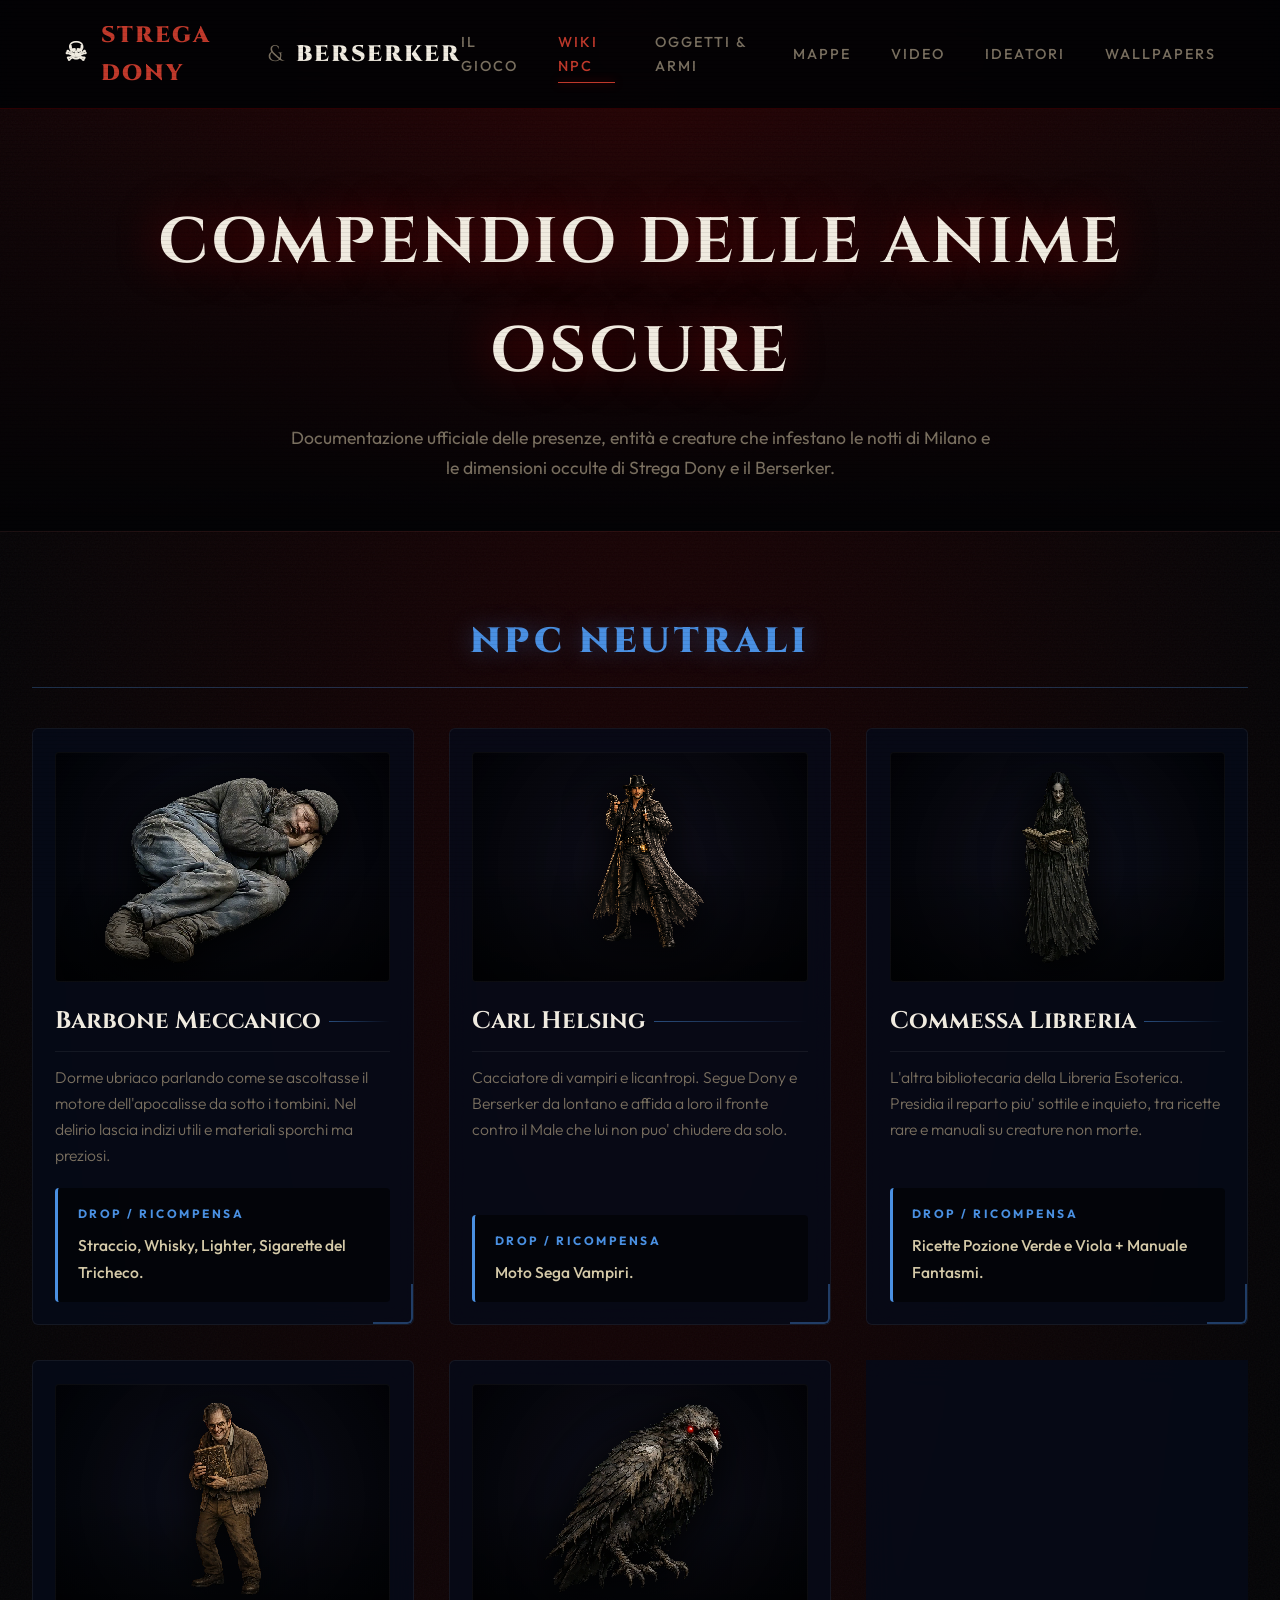
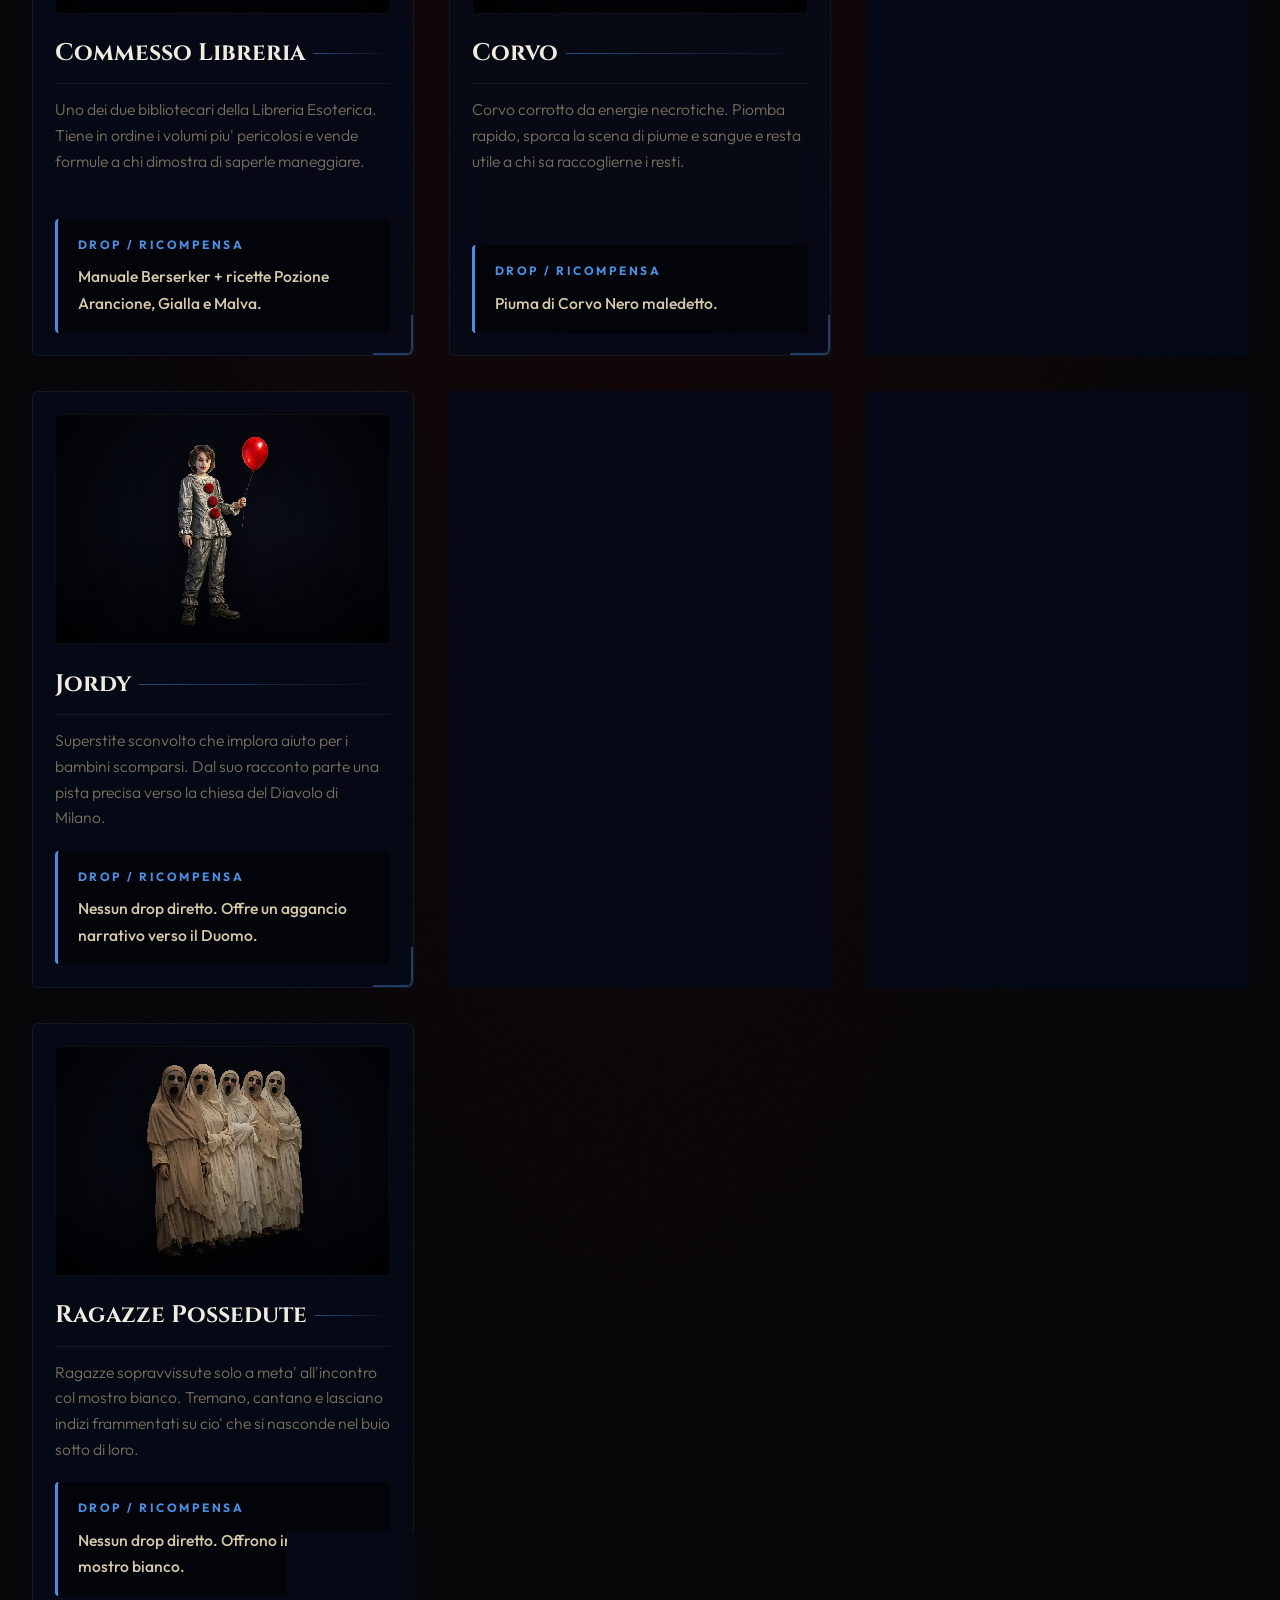
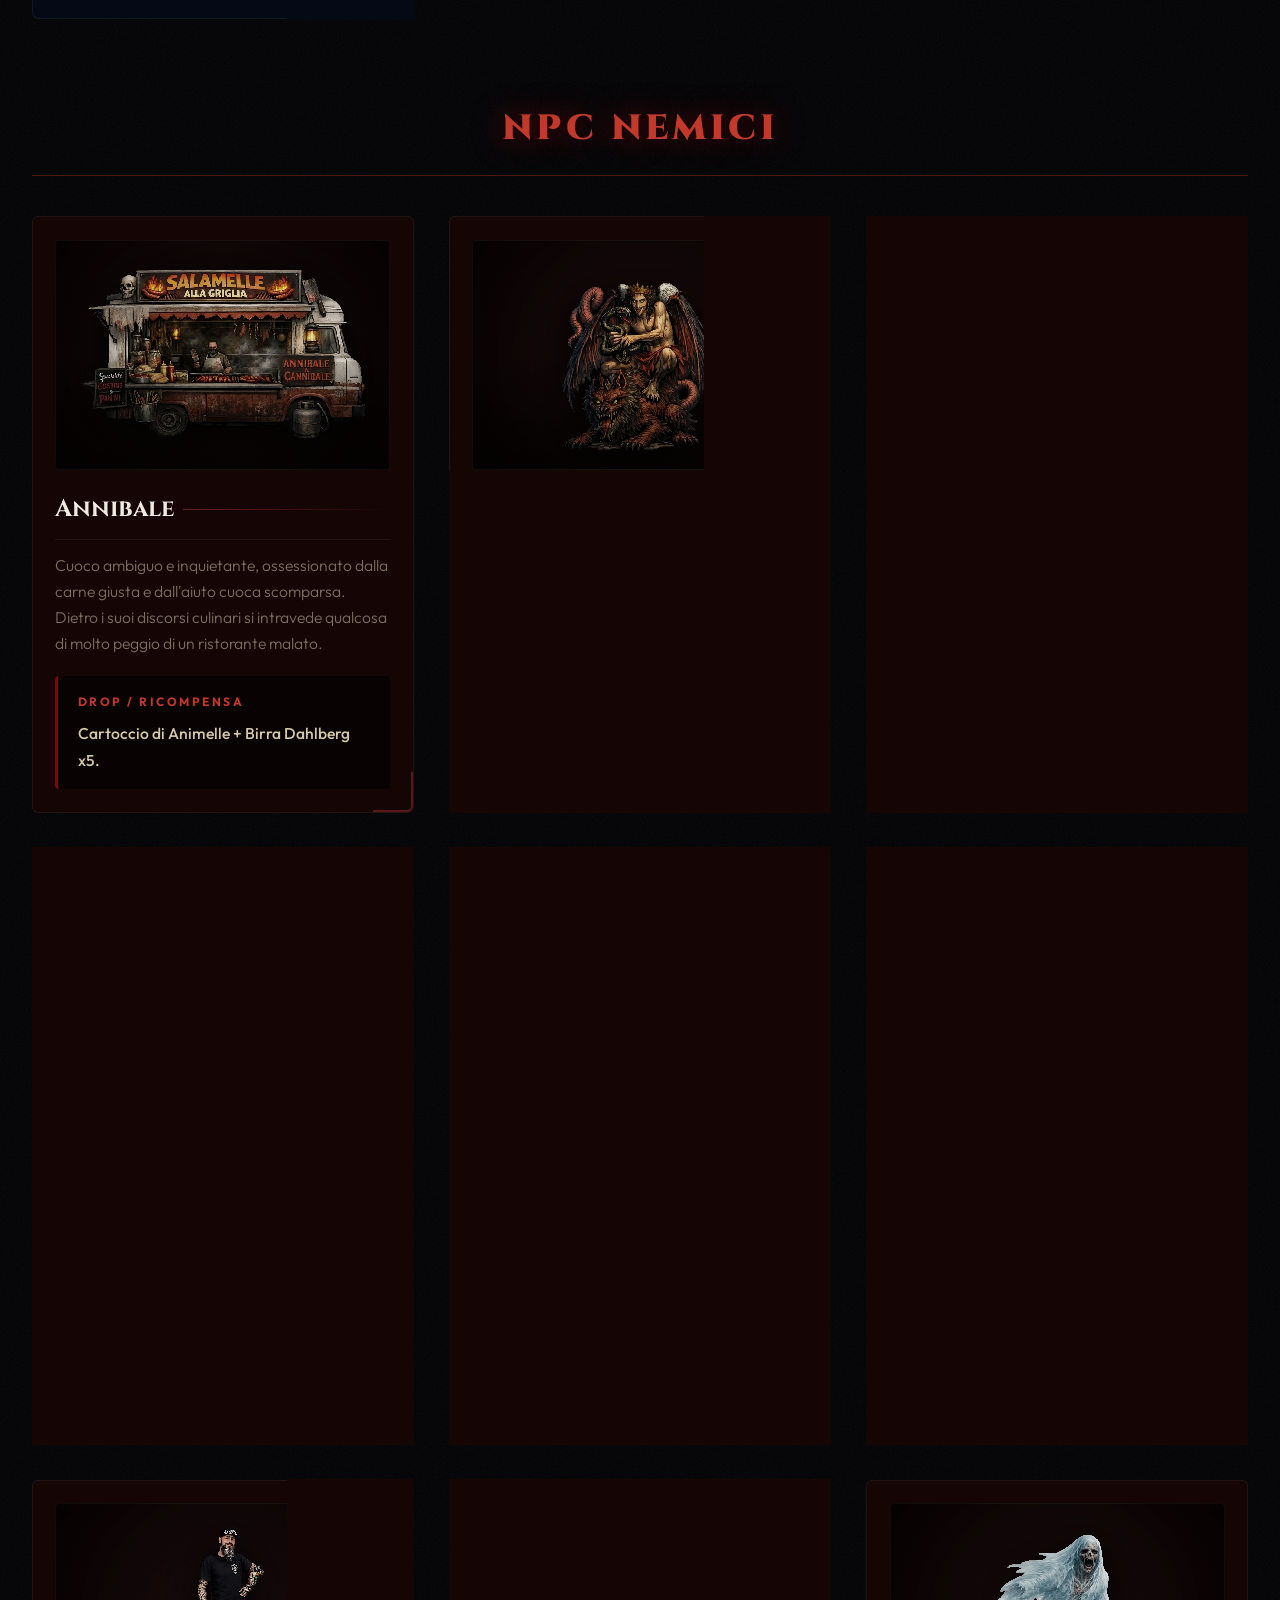
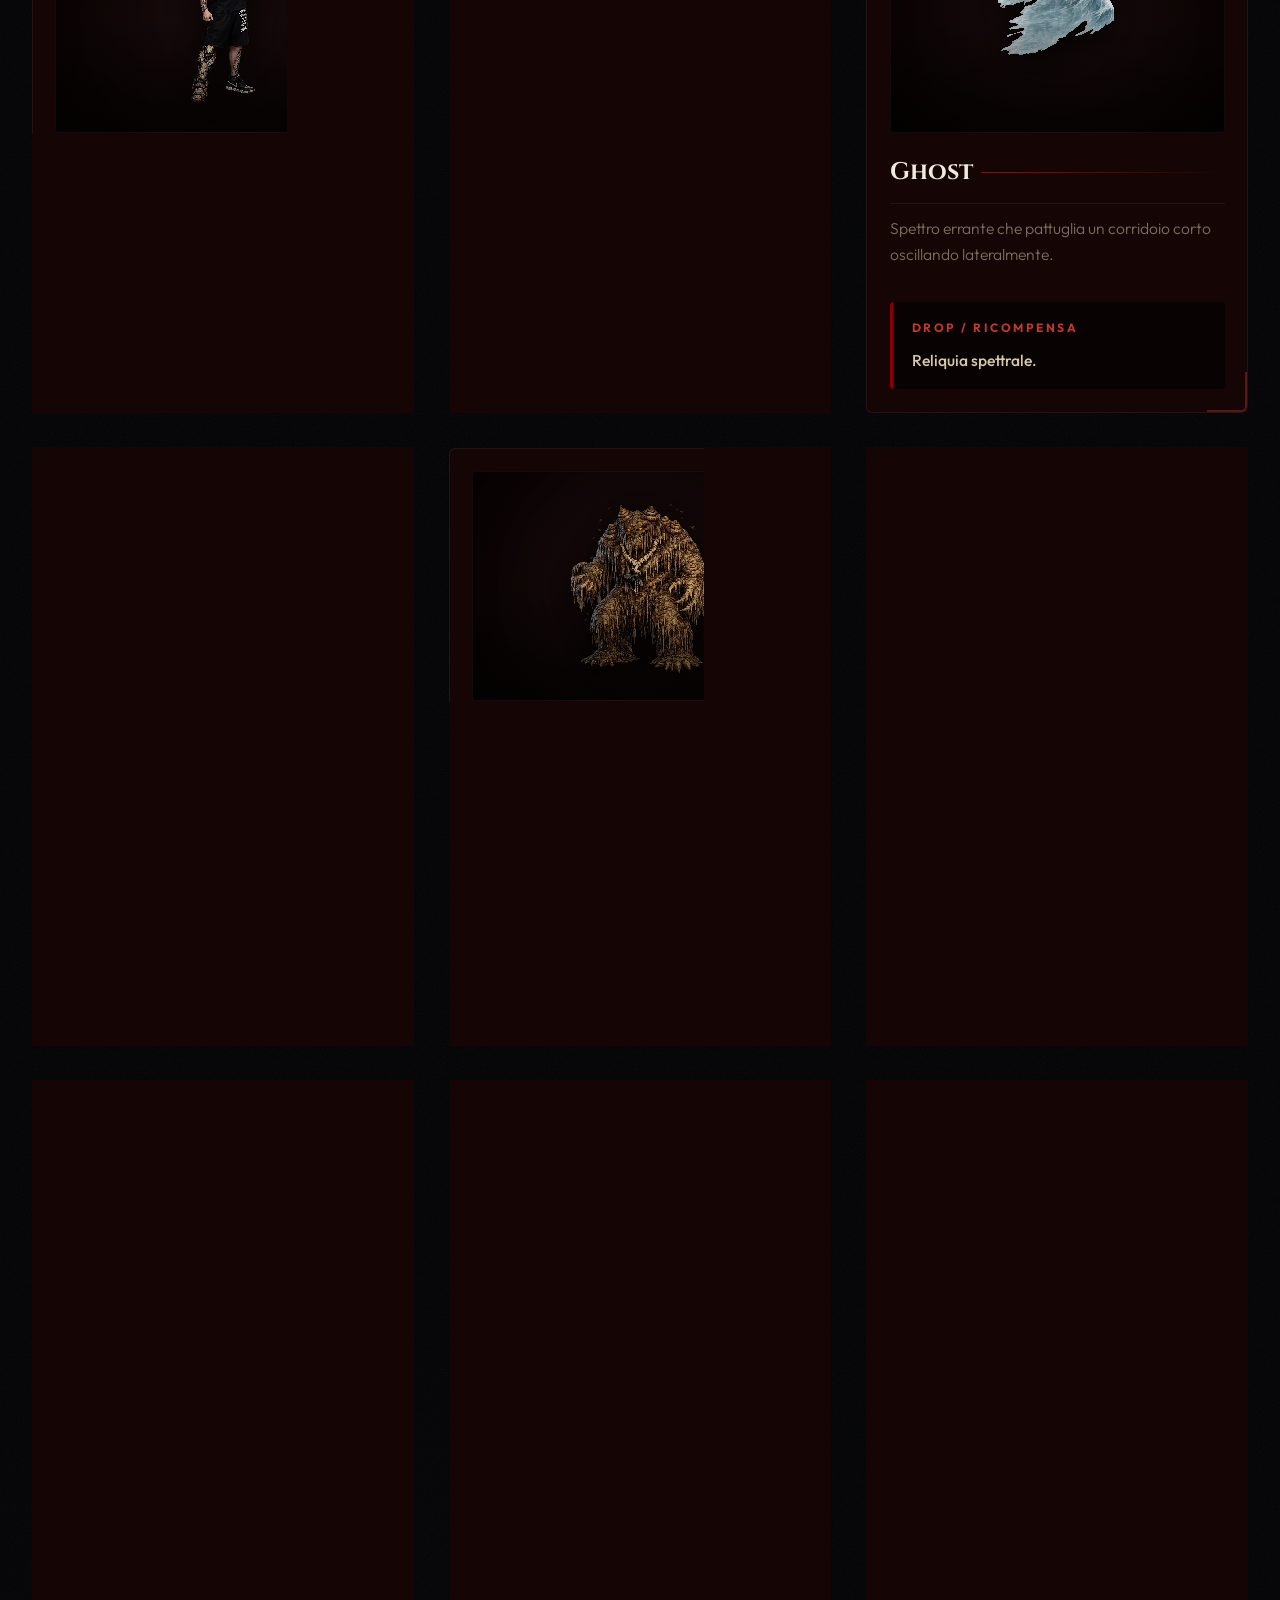
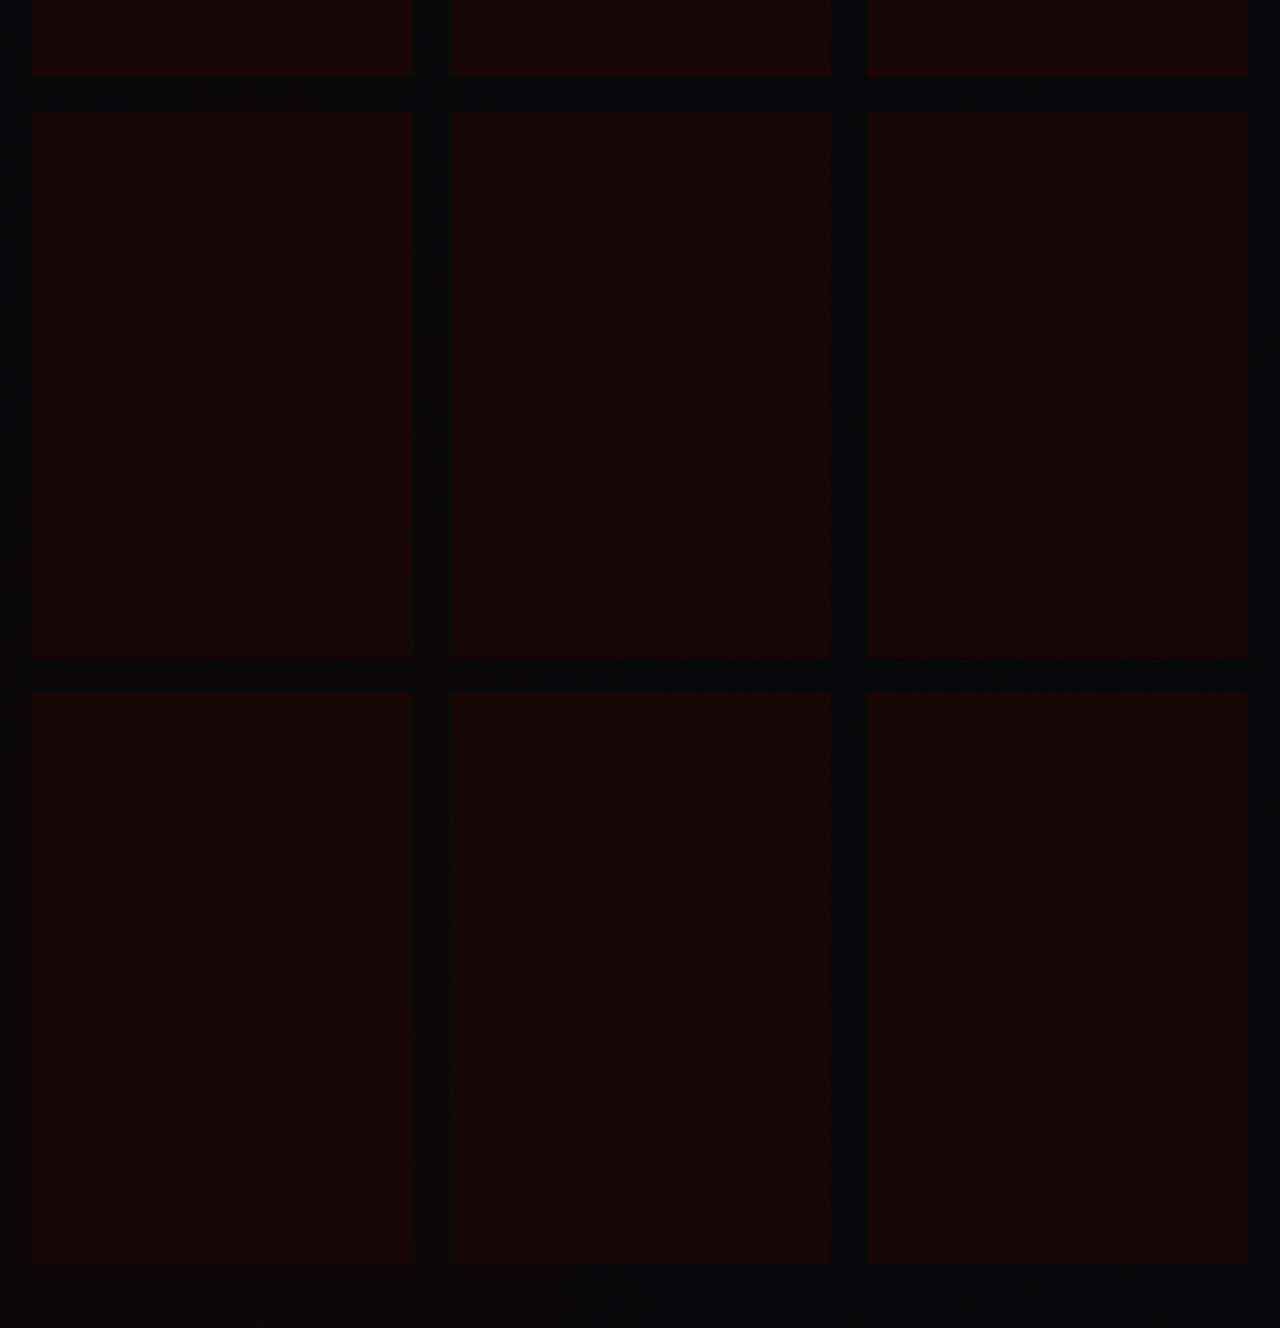
==== compendio.html @ ddd1efea "wallpapers page" ====
<!DOCTYPE html>
<html lang="it">
<head>
    <meta charset="UTF-8">
    <meta name="viewport" content="width=device-width, initial-scale=1.0">
    <title>Compendio NPC - Strega Dony e il Berserker RPG</title>
    
    
    <link rel="stylesheet" href="shared.css">
<style>
    .container{max-width:1300px;margin:0 auto;padding:0 2rem 4rem}
    header{text-align:center;padding:5rem 2rem 3rem;background:linear-gradient(to bottom,rgba(139,0,0,0.08),var(--bg-void));border-bottom:1px solid rgba(255,255,255,0.04);margin-bottom:2rem}
    header h1{font-family:"Cinzel",serif;font-size:clamp(2rem,5vw,4rem);color:var(--text-bright);text-transform:uppercase;letter-spacing:3px;text-shadow:0 0 40px var(--blood-glow)}
    header p{color:var(--text-dim);font-size:1.1rem;max-width:700px;margin:1rem auto 0}
</style>
</head>
<body>

    <!-- Navigazione -->
        <nav>
        <a href="index.html" class="nav-brand">
            <span class="skull">&#9760;</span>
            <span class="brand-red">STREGA DONY</span>
            <span class="brand-amp">&amp;</span>
            BERSERKER
        </a>
        <div class="nav-links">
            <a href="index.html">Il Gioco</a>
            <a href="compendio.html" class="active">Wiki NPC</a>
            <a href="oggetti.html">Oggetti &amp; Armi</a>
            <a href="mappe.html">Mappe</a>
                    <a href="video.html">Video</a>
            <a href="ideatori.html">Ideatori</a>
            <a href="wallpapers.html">Wallpapers</a>
        </div>
    </nav>

    <header>
        <h1>Compendio delle Anime Oscure</h1>
        <p>Documentazione ufficiale delle presenze, entità e creature che infestano le notti di Milano e le dimensioni occulte di Strega Dony e il Berserker.</p>
    </header>

    <div class="container">

        <!-- SEZIONE NEUTRALI -->
        <h2 class="section-title neutral">NPC Neutrali</h2>
        <div class="npc-grid">

            <div class="npc-card neutral">
                <div class="npc-img-container">
                    <img src="images/barbone_meccanico_img.png" alt="Barbone Meccanico" class="npc-img">
                </div>
                <h3 class="npc-name">Barbone Meccanico<span class="name-line"></span></h3>
                <p class="npc-bio">Dorme ubriaco parlando come se ascoltasse il motore dell'apocalisse da sotto i tombini. Nel delirio lascia indizi utili e materiali sporchi ma preziosi.</p>
                <div class="npc-drop">
                    <span class="drop-label">Drop / Ricompensa</span>
                    <span class="drop-item">Straccio, Whisky, Lighter, Sigarette del Tricheco.</span>
                </div>
            </div>

            <div class="npc-card neutral">
                <div class="npc-img-container">
                    <img src="images/carl_helsing_img.png" alt="Carl Helsing" class="npc-img">
                </div>
                <h3 class="npc-name">Carl Helsing<span class="name-line"></span></h3>
                <p class="npc-bio">Cacciatore di vampiri e licantropi. Segue Dony e Berserker da lontano e affida a loro il fronte contro il Male che lui non puo' chiudere da solo.</p>
                <div class="npc-drop">
                    <span class="drop-label">Drop / Ricompensa</span>
                    <span class="drop-item">Moto Sega Vampiri.</span>
                </div>
            </div>

            <div class="npc-card neutral">
                <div class="npc-img-container">
                    <img src="images/commessa_libreria_2_img.png" alt="Commessa Libreria" class="npc-img">
                </div>
                <h3 class="npc-name">Commessa Libreria<span class="name-line"></span></h3>
                <p class="npc-bio">L'altra bibliotecaria della Libreria Esoterica. Presidia il reparto piu' sottile e inquieto, tra ricette rare e manuali su creature non morte.</p>
                <div class="npc-drop">
                    <span class="drop-label">Drop / Ricompensa</span>
                    <span class="drop-item">Ricette Pozione Verde e Viola + Manuale Fantasmi.</span>
                </div>
            </div>

            <div class="npc-card neutral">
                <div class="npc-img-container">
                    <img src="images/commesso_libreria_1_img.png" alt="Commesso Libreria" class="npc-img">
                </div>
                <h3 class="npc-name">Commesso Libreria<span class="name-line"></span></h3>
                <p class="npc-bio">Uno dei due bibliotecari della Libreria Esoterica. Tiene in ordine i volumi piu' pericolosi e vende formule a chi dimostra di saperle maneggiare.</p>
                <div class="npc-drop">
                    <span class="drop-label">Drop / Ricompensa</span>
                    <span class="drop-item">Manuale Berserker + ricette Pozione Arancione, Gialla e Malva.</span>
                </div>
            </div>

            <div class="npc-card neutral">
                <div class="npc-img-container">
                    <img src="images/corvo_1_img.png" alt="Corvo" class="npc-img">
                </div>
                <h3 class="npc-name">Corvo<span class="name-line"></span></h3>
                <p class="npc-bio">Corvo corrotto da energie necrotiche. Piomba rapido, sporca la scena di piume e sangue e resta utile a chi sa raccoglierne i resti.</p>
                <div class="npc-drop">
                    <span class="drop-label">Drop / Ricompensa</span>
                    <span class="drop-item">Piuma di Corvo Nero maledetto.</span>
                </div>
            </div>

            <div class="npc-card neutral">
                <div class="npc-img-container">
                    <img src="images/jesus_img.png" alt="Jesus" class="npc-img">
                </div>
                <h3 class="npc-name">Jesus<span class="name-line"></span></h3>
                <p class="npc-bio">Figura messianica che appare nella Libreria Esoterica quando la storia accelera. Parla per simboli, lascia avvertimenti sul Golgotiano e affida al party un rotolo e un'arma prima di sparire nel caos.</p>
                <div class="npc-drop">
                    <span class="drop-label">Drop / Ricompensa</span>
                    <span class="drop-item">Rotolo delle Volonta' + Spara Chiodi.</span>
                </div>
            </div>

            <div class="npc-card neutral">
                <div class="npc-img-container">
                    <img src="images/jordy_img.png" alt="Jordy" class="npc-img">
                </div>
                <h3 class="npc-name">Jordy<span class="name-line"></span></h3>
                <p class="npc-bio">Superstite sconvolto che implora aiuto per i bambini scomparsi. Dal suo racconto parte una pista precisa verso la chiesa del Diavolo di Milano.</p>
                <div class="npc-drop">
                    <span class="drop-label">Drop / Ricompensa</span>
                    <span class="drop-item">Nessun drop diretto. Offre un aggancio narrativo verso il Duomo.</span>
                </div>
            </div>

            <div class="npc-card neutral">
                <div class="npc-img-container">
                    <img src="images/pedro_img.png" alt="Pedro" class="npc-img">
                </div>
                <h3 class="npc-name">Pedro<span class="name-line"></span></h3>
                <p class="npc-bio">Occultista di strada con piu' disciplina che posa. Se servono manuali di magia nera, incantesimi, pozioni o sigilli, indica la Libreria Esoterica come unico posto che valga il rischio.</p>
                <div class="npc-drop">
                    <span class="drop-label">Drop / Ricompensa</span>
                    <span class="drop-item">Nessun drop diretto. Offre orientamento verso la Libreria Esoterica.</span>
                </div>
            </div>

            <div class="npc-card neutral">
                <div class="npc-img-container">
                    <img src="images/priest_img.png" alt="Priest" class="npc-img">
                </div>
                <h3 class="npc-name">Priest<span class="name-line"></span></h3>
                <p class="npc-bio">Guardiano della cripta. Le sue indicazioni sbloccano il percorso verso i sigilli più profondi.</p>
                <div class="npc-drop">
                    <span class="drop-label">Drop / Ricompensa</span>
                    <span class="drop-item">Indizi rituali (nessun drop diretto).</span>
                </div>
            </div>

            <div class="npc-card neutral">
                <div class="npc-img-container">
                    <img src="images/ragazze_possedute_img.png" alt="Ragazze Possedute" class="npc-img">
                </div>
                <h3 class="npc-name">Ragazze Possedute<span class="name-line"></span></h3>
                <p class="npc-bio">Ragazze sopravvissute solo a meta' all'incontro col mostro bianco. Tremano, cantano e lasciano indizi frammentati su cio' che si nasconde nel buio sotto di loro.</p>
                <div class="npc-drop">
                    <span class="drop-label">Drop / Ricompensa</span>
                    <span class="drop-item">Nessun drop diretto. Offrono indizi sul mostro bianco.</span>
                </div>
            </div>
        </div>

        <!-- SEZIONE NEMICI -->
        <h2 class="section-title enemy">NPC Nemici</h2>
        <div class="npc-grid">

            <div class="npc-card enemy">
                <div class="npc-img-container">
                    <img src="images/annibale_img.png" alt="Annibale" class="npc-img">
                </div>
                <h3 class="npc-name">Annibale<span class="name-line"></span></h3>
                <p class="npc-bio">Cuoco ambiguo e inquietante, ossessionato dalla carne giusta e dall'aiuto cuoca scomparsa. Dietro i suoi discorsi culinari si intravede qualcosa di molto peggio di un ristorante malato.</p>
                <div class="npc-drop">
                    <span class="drop-label">Drop / Ricompensa</span>
                    <span class="drop-item">Cartoccio di Animelle + Birra Dahlberg x5.</span>
                </div>
            </div>

            <div class="npc-card enemy">
                <div class="npc-img-container">
                    <img src="images/astaroth_img.png" alt="Astaroth" class="npc-img">
                </div>
                <h3 class="npc-name">Astaroth<span class="name-line"></span></h3>
                <p class="npc-bio">Entita' maggiore evocata in forma corporea. Resiste piu' del Tricheco sia sul piano fisico sia su quello mentale.</p>
                <div class="npc-drop">
                    <span class="drop-label">Drop / Ricompensa</span>
                    <span class="drop-item">Cheese, Lighter, Ticket, Silver Bullet.</span>
                </div>
            </div>

            <div class="npc-card enemy">
                <div class="npc-img-container">
                    <img src="images/blatte_img.png" alt="Blatte" class="npc-img">
                </div>
                <h3 class="npc-name">Blatte<span class="name-line"></span></h3>
                <p class="npc-bio">Variante più debole dei RageRats, numerosa e fastidiosa.</p>
                <div class="npc-drop">
                    <span class="drop-label">Drop / Ricompensa</span>
                    <span class="drop-item">Cheese, Lighter, Ticket, Silver Bullet.</span>
                </div>
            </div>

            <div class="npc-card enemy">
                <div class="npc-img-container">
                    <img src="images/capra_satanica_lecca_1_img.png" alt="Capra Satanica" class="npc-img">
                </div>
                <h3 class="npc-name">Capra Satanica<span class="name-line"></span></h3>
                <p class="npc-bio">Creatura rituale aggressiva, meno devastante di Saragatanas ma abbastanza feroce da segnare lo scontro. Non e' necessaria per procedere, pero' l'esito dell'incontro resta registrato.</p>
                <div class="npc-drop">
                    <span class="drop-label">Drop / Ricompensa</span>
                    <span class="drop-item">Tarocchi Infernali oppure Cavalcatura Caprone.</span>
                </div>
            </div>

            <div class="npc-card enemy">
                <div class="npc-img-container">
                    <img src="images/contessa_anna_pannocchia_img.png" alt="Contessa Anna Pannocchia" class="npc-img">
                </div>
                <h3 class="npc-name">Contessa Anna Pannocchia<span class="name-line"></span></h3>
                <p class="npc-bio">Cliente: Contessa Anna Pannocchia della Nobile Famiglia Pannocchia.</p>
                <div class="npc-drop">
                    <span class="drop-label">Drop / Ricompensa</span>
                    <span class="drop-item">Nessun drop diretto. (Obiettivo: Registra la VideoCall della Contessa)</span>
                </div>
            </div>

            <div class="npc-card enemy">
                <div class="npc-img-container">
                    <img src="images/cultisti_img.png" alt="Cultisti" class="npc-img">
                </div>
                <h3 class="npc-name">Cultisti<span class="name-line"></span></h3>
                <p class="npc-bio">Custodi disperati di un villaggio ai confini della Via dell'Anello delle Streghe. Chiedono aiuto per chiudere un portale aperto sugli inferi prima che l'anticristo metta piede sulla terra.</p>
                <div class="npc-drop">
                    <span class="drop-label">Drop / Ricompensa</span>
                    <span class="drop-item">Nessun drop diretto. Offrono il gancio narrativo verso il loro villaggio.</span>
                </div>
            </div>

            <div class="npc-card enemy">
                <div class="npc-img-container">
                    <img src="images/cycolor_img.png" alt="CycoLor" class="npc-img">
                </div>
                <h3 class="npc-name">CycoLor<span class="name-line"></span></h3>
                <p class="npc-bio">[Dati non presenti nel Codex]</p>
                <div class="npc-drop">
                    <span class="drop-label">Drop / Ricompensa</span>
                    <span class="drop-item">[Dati non presenti nel Codex]</span>
                </div>
            </div>

            <div class="npc-card enemy">
                <div class="npc-img-container">
                    <img src="images/fantasma_conte_aliprandi_img.png" alt="Fantasma Conte Aliprandi" class="npc-img">
                </div>
                <h3 class="npc-name">Fantasma Conte Aliprandi<span class="name-line"></span></h3>
                <p class="npc-bio">Fantasma del Conte Aliprandi.</p>
                <div class="npc-drop">
                    <span class="drop-label">Drop / Ricompensa</span>
                    <span class="drop-item">[Dati non presenti nel Codex]</span>
                </div>
            </div>

            <div class="npc-card enemy">
                <div class="npc-img-container">
                    <img src="images/ghost_1_img.png" alt="Ghost" class="npc-img">
                </div>
                <h3 class="npc-name">Ghost<span class="name-line"></span></h3>
                <p class="npc-bio">Spettro errante che pattuglia un corridoio corto oscillando lateralmente.</p>
                <div class="npc-drop">
                    <span class="drop-label">Drop / Ricompensa</span>
                    <span class="drop-item">Reliquia spettrale.</span>
                </div>
            </div>

            <div class="npc-card enemy">
                <div class="npc-img-container">
                    <img src="images/ghost_prete_porco_img.png" alt="Ghost Prete Porco" class="npc-img">
                </div>
                <h3 class="npc-name">Ghost Prete Porco<span class="name-line"></span></h3>
                <p class="npc-bio">Versione sacrilega e spettrale del prete maiale, evocata dopo la profanazione dell'acqua santa. Carica contro il party con furia rancorosa e lascia dietro di se' residui ectoplasmatici.</p>
                <div class="npc-drop">
                    <span class="drop-label">Drop / Ricompensa</span>
                    <span class="drop-item">Reliquia spettrale.</span>
                </div>
            </div>

            <div class="npc-card enemy">
                <div class="npc-img-container">
                    <img src="images/golgotiano_img.png" alt="Golgotiano" class="npc-img">
                </div>
                <h3 class="npc-name">Golgotiano<span class="name-line"></span></h3>
                <p class="npc-bio">Custode empio schermato da un'aura speciale. Senza l'essenza giusta, il suo corpo assorbe gli assalti come fossero niente.</p>
                <div class="npc-drop">
                    <span class="drop-label">Drop / Ricompensa</span>
                    <span class="drop-item">Nessun drop diretto.</span>
                </div>
            </div>

            <div class="npc-card enemy">
                <div class="npc-img-container">
                    <img src="images/grindhouse_img.png" alt="GrindHouse" class="npc-img">
                </div>
                <h3 class="npc-name">GrindHouse<span class="name-line"></span></h3>
                <p class="npc-bio">Duro del Parco delle Ombre. Fa da muro davanti al cimitero e ripete a chiunque di lasciar perdere prima di finire tra zombie e scheletri.</p>
                <div class="npc-drop">
                    <span class="drop-label">Drop / Ricompensa</span>
                    <span class="drop-item">Dopo la Molotov lascia Pistola, Tirapugni di San Benedetto e Chiave del cancello del cimitero.</span>
                </div>
            </div>

            <div class="npc-card enemy">
                <div class="npc-img-container">
                    <img src="images/prete_esorcista_img.png" alt="Prete Esorcista" class="npc-img">
                </div>
                <h3 class="npc-name">Prete Esorcista<span class="name-line"></span></h3>
                <p class="npc-bio">[Dati non presenti nel Codex]</p>
                <div class="npc-drop">
                    <span class="drop-label">Drop / Ricompensa</span>
                    <span class="drop-item">[Dati non presenti nel Codex]</span>
                </div>
            </div>

            <div class="npc-card enemy">
                <div class="npc-img-container">
                    <img src="images/punk_img.png" alt="Punk" class="npc-img">
                </div>
                <h3 class="npc-name">Punk<span class="name-line"></span></h3>
                <p class="npc-bio">Ex rockstar punk ora zombie errante con la sua chitarra. Sopravvive scavando per vermi e lombrichi, ma i piu' succulenti gli fanno ancora paura.</p>
                <div class="npc-drop">
                    <span class="drop-label">Drop / Ricompensa</span>
                    <span class="drop-item">Chiave della cripta + Birra Dahlberg x5 in cambio di 3 Sacchetti Vermi.</span>
                </div>
            </div>

            <div class="npc-card enemy">
                <div class="npc-img-container">
                    <img src="images/ragerats_img.png" alt="RageRats" class="npc-img">
                </div>
                <h3 class="npc-name">RageRats<span class="name-line"></span></h3>
                <p class="npc-bio">Sciami aggressivi. Pressione costante in corridoi e zone di transizione.</p>
                <div class="npc-drop">
                    <span class="drop-label">Drop / Ricompensa</span>
                    <span class="drop-item">Pelle Nera di Topo garantita, piu' Cheese, Lighter, Ticket o Silver Bullet.</span>
                </div>
            </div>

            <div class="npc-card enemy">
                <div class="npc-img-container">
                    <img src="images/saragatanas_img.png" alt="Saragatanas" class="npc-img">
                </div>
                <h3 class="npc-name">Saragatanas<span class="name-line"></span></h3>
                <p class="npc-bio">Entità dominante dell'antro. Altissima pressione mentale e danno elevato.</p>
                <div class="npc-drop">
                    <span class="drop-label">Drop / Ricompensa</span>
                    <span class="drop-item">Pergamena dei Poteri + Lama Spada delle Anime.</span>
                </div>
            </div>

            <div class="npc-card enemy">
                <div class="npc-img-container">
                    <img src="images/scheletro_rock_gabbia_img.png" alt="Scheletro Rock Gabbia" class="npc-img">
                </div>
                <h3 class="npc-name">Scheletro Rock Gabbia<span class="name-line"></span></h3>
                <p class="npc-bio">Scheletro intrappolato e deformato, abbastanza carico di residui spettrali da lasciare una reliquia utile dopo lo scontro.</p>
                <div class="npc-drop">
                    <span class="drop-label">Drop / Ricompensa</span>
                    <span class="drop-item">Reliquia spettrale.</span>
                </div>
            </div>

            <div class="npc-card enemy">
                <div class="npc-img-container">
                    <img src="images/scheletro_cimitero_1_img.png" alt="Scheletro Cimitero" class="npc-img">
                </div>
                <h3 class="npc-name">Scheletro Cimitero<span class="name-line"></span></h3>
                <p class="npc-bio">Scheletro risvegliato tra le tombe del cimitero. Si desta dal terreno e punta i vivi con movimenti secchi e ostinati.</p>
                <div class="npc-drop">
                    <span class="drop-label">Drop / Ricompensa</span>
                    <span class="drop-item">Sacchetto Vermi.</span>
                </div>
            </div>

            <div class="npc-card enemy">
                <div class="npc-img-container">
                    <img src="images/tricheco_img.png" alt="Tricheco" class="npc-img">
                </div>
                <h3 class="npc-name">Tricheco<span class="name-line"></span></h3>
                <p class="npc-bio">Mostruosita' rituale unica del livello, mostrata a terra o in acqua solo per esigenze sceniche e d'animazione. In qualunque forma appaia, resta lo stesso essere resistente e rancido.</p>
                <div class="npc-drop">
                    <span class="drop-label">Drop / Ricompensa</span>
                    <span class="drop-item">Grasso di Sofferenza.</span>
                </div>
            </div>

            <div class="npc-card enemy">
                <div class="npc-img-container">
                    <img src="images/willy_img.png" alt="Willy" class="npc-img">
                </div>
                <h3 class="npc-name">Willy<span class="name-line"></span></h3>
                <p class="npc-bio">Prigioniero dell'antro. Conosce Saragatanas e guida il party nella fase finale.</p>
                <div class="npc-drop">
                    <span class="drop-label">Drop / Ricompensa</span>
                    <span class="drop-item">Primo incontro: Birra Dahlberg x5 + MediKit. Poi Nebbia di Soglia, Crema da viso Santissima.</span>
                </div>
            </div>

            <div class="npc-card enemy">
                <div class="npc-img-container">
                    <img src="images/zombie_donna_img.png" alt="Zombie donna" class="npc-img">
                </div>
                <h3 class="npc-name">Zombie donna<span class="name-line"></span></h3>
                <p class="npc-bio">Serva rianimata della cucina mortuaria. Avanza con passo marcio e aggressivo, ma senza lasciare un bottino dedicato. (Aiuto Cuoca Zombie)</p>
                <div class="npc-drop">
                    <span class="drop-label">Drop / Ricompensa</span>
                    <span class="drop-item">Nessun drop diretto.</span>
                </div>
            </div>
        </div>

    </div>
    <script>
        document.addEventListener('DOMContentLoaded', () => {
            const cards = document.querySelectorAll('.npc-card');
            cards.forEach((card, index) => {
                card.style.animationDelay = `${index * 0.03}s`;
            });
        });
    </script>
<script>
document.querySelectorAll('.npc-card').forEach((c,i)=>{c.style.animationDelay=`${i*0.04}s`;});
</script>
</body>
</html>
---- shared.css ----
/* ================================================================
   STREGA DONY E IL BERSERKER — shared.css
   Horror Grotesque Design System
================================================================ */

/* Google Fonts */
@import url('https://fonts.googleapis.com/css2?family=Cinzel:wght@400;700;900&family=Creepster&family=Outfit:wght@300;400;500;700&display=swap');

:root {
    --bg-void:       #030305;
    --bg-surface:    rgba(10, 8, 12, 0.85);
    --blood-red:     #8b0000;
    --blood-bright:  #c0392b;
    --blood-glow:    rgba(139, 0, 0, 0.7);
    --flesh:         #c9a880;
    --bone:          #d4c9a8;
    --poison-green:  #3d5a1e;
    --accent-gold:   #c8a84b;
    --accent-glow:   rgba(200, 168, 75, 0.5);
    --neon-blue:     #4a90e2;
    --text-bright:   #f0ebe0;
    --text-dim:      #7a7060;
    --glass-edge:    rgba(255, 255, 255, 0.06);
    --card-bg-enemy:   rgba(25, 5, 5, 0.82);
    --card-bg-neutral: rgba(5, 10, 25, 0.82);
}

/* ── Reset ──────────────────────────────────────────────── */
*, *::before, *::after { margin: 0; padding: 0; box-sizing: border-box; }

html { scroll-behavior: smooth; }

body {
    background-color: var(--bg-void);
    background-image:
        radial-gradient(ellipse 80% 60% at 50% 0%,   rgba(139,0,0,0.18) 0%, transparent 70%),
        radial-gradient(ellipse 60% 40% at 20% 100%, rgba(50,0,0,0.15)  0%, transparent 60%),
        url("data:image/svg+xml,%3Csvg xmlns='http://www.w3.org/2000/svg' width='300' height='300'%3E%3Cfilter id='n'%3E%3CfeTurbulence type='fractalNoise' baseFrequency='0.65' numOctaves='3' stitchTiles='stitch'/%3E%3C/filter%3E%3Crect width='300' height='300' filter='url(%23n)' opacity='0.04'/%3E%3C/svg%3E");
    color: var(--text-bright);
    font-family: 'Outfit', sans-serif;
    min-height: 100vh;
    line-height: 1.7;
    overflow-x: hidden;
}

/* Scanlines overlay */
body::before {
    content: '';
    position: fixed;
    inset: 0;
    pointer-events: none;
    z-index: 9999;
    background: repeating-linear-gradient(
        0deg,
        transparent,
        transparent 3px,
        rgba(0,0,0,0.07) 3px,
        rgba(0,0,0,0.07) 4px
    );
}

/* ── Navigation ─────────────────────────────────────────── */
nav {
    background: rgba(3, 3, 5, 0.9);
    backdrop-filter: blur(20px);
    border-bottom: 1px solid rgba(139,0,0,0.35);
    padding: 1rem 4rem;
    position: sticky;
    top: 0;
    z-index: 1000;
    display: flex;
    justify-content: space-between;
    align-items: center;
}

.nav-brand {
    font-family: 'Cinzel', serif;
    font-size: 1.4rem;
    font-weight: 900;
    text-decoration: none;
    color: var(--text-bright);
    letter-spacing: 2px;
    display: flex;
    align-items: center;
    gap: 12px;
}

.nav-brand .skull { font-size: 1.6rem; animation: skullanim 4s ease-in-out infinite; }
@keyframes skullanim {
    0%,100% { transform: rotate(-5deg); filter: drop-shadow(0 0 6px var(--blood-red)); }
    50%      { transform: rotate(5deg);  filter: drop-shadow(0 0 14px var(--blood-red)); }
}

.nav-brand .brand-red  { color: var(--blood-bright); }
.nav-brand .brand-amp  { color: var(--text-dim); font-weight: 300; }

.nav-links {
    display: flex;
    gap: 2.5rem;
    align-items: center;
}

.nav-links a {
    font-size: 0.9rem;
    font-weight: 500;
    text-transform: uppercase;
    letter-spacing: 2px;
    color: var(--text-dim);
    text-decoration: none;
    position: relative;
    transition: color 0.3s;
}

.nav-links a::after {
    content: '';
    position: absolute;
    bottom: -4px;
    left: 0;
    width: 0;
    height: 1px;
    background: var(--blood-bright);
    box-shadow: 0 0 8px var(--blood-red);
    transition: width 0.4s ease;
}

.nav-links a:hover  { color: var(--text-bright); }
.nav-links a:hover::after,
.nav-links a.active::after { width: 100%; }
.nav-links a.active { color: var(--blood-bright); }

/* ── Drip decoration ────────────────────────────────────── */
.drip-bar {
    position: relative;
    height: 24px;
    background: var(--blood-red);
    overflow: visible;
}

.drip-bar svg {
    position: absolute;
    bottom: -40px;
    left: 0;
    width: 100%;
    height: 50px;
    pointer-events: none;
}

/* ── Section titles ─────────────────────────────────────── */
.section-badge {
    display: inline-block;
    font-size: 0.78rem;
    font-weight: 700;
    letter-spacing: 4px;
    text-transform: uppercase;
    color: var(--blood-bright);
    border: 1px solid rgba(192,57,43,0.5);
    padding: 0.3rem 1.2rem;
    border-radius: 2px;
    margin-bottom: 1.2rem;
    animation: badge-pulse 3s ease-in-out infinite;
}

@keyframes badge-pulse {
    0%,100% { box-shadow: 0 0 0 0 rgba(192,57,43,0.3); }
    50%      { box-shadow: 0 0 12px 4px rgba(192,57,43,0.15); }
}

.glitch-title {
    font-family: 'Cinzel', serif;
    font-weight: 900;
    text-transform: uppercase;
    letter-spacing: 3px;
    position: relative;
    color: var(--text-bright);
    isolation: isolate;
}

.glitch-title::before,
.glitch-title::after {
    content: attr(data-text);
    position: absolute;
    inset: 0;
    z-index: -1;
    clip-path: polygon(0 0, 100% 0, 100% 45%, 0 45%);
    opacity: 0.55;
}

.glitch-title::before {
    left: 2px;
    color: #8b5a3a;
    animation: glitch-top 6s infinite 0.5s;
}

.glitch-title::after {
    left: -2px;
    color: #5c2e10;
    clip-path: polygon(0 55%, 100% 55%, 100% 100%, 0 100%);
    animation: glitch-bot 6s infinite 1.2s;
}

@keyframes glitch-top {
    0%,90%,100% { transform: translate(0); opacity: 0; }
    92%          { transform: translate(-2px,-1px); opacity: 0.55; }
    94%          { transform: translate(2px,1px);  opacity: 0.55; }
}

@keyframes glitch-bot {
    0%,88%,100% { transform: translate(0); opacity: 0; }
    90%          { transform: translate(2px,1px);  opacity: 0.45; }
    93%          { transform: translate(-2px,-1px); opacity: 0.45; }
}

/* ── Cards ──────────────────────────────────────────────── */
.npc-card {
    border-radius: 6px;
    border: 1px solid var(--glass-edge);
    padding: 1.4rem;
    backdrop-filter: blur(14px);
    transition: transform 0.45s cubic-bezier(.2,.9,.3,1.1), box-shadow 0.45s;
    position: relative;
    overflow: hidden;
    display: flex;
    flex-direction: column;
}

.npc-card.enemy   { background: var(--card-bg-enemy); }
.npc-card.neutral { background: var(--card-bg-neutral); }

/* corner gore accents */
.npc-card::after {
    content: '';
    position: absolute;
    bottom: 0; right: 0;
    width: 40px; height: 40px;
    background: transparent;
    border-bottom: 2px solid;
    border-right: 2px solid;
    border-radius: 0 0 6px 0;
    opacity: 0.4;
    transition: opacity 0.3s, width 0.3s, height 0.3s;
}

.npc-card.enemy::after   { border-color: var(--blood-bright); }
.npc-card.neutral::after { border-color: var(--neon-blue); }

/* top bar glow */
.npc-card::before {
    content: '';
    position: absolute;
    top: 0; left: 0; right: 0;
    height: 3px;
    opacity: 0;
    transition: opacity 0.35s;
}

.npc-card.enemy::before   { background: linear-gradient(90deg, transparent, var(--blood-bright), transparent); }
.npc-card.neutral::before { background: linear-gradient(90deg, transparent, var(--neon-blue), transparent); }

.npc-card:hover { transform: translateY(-12px); }
.npc-card:hover::before  { opacity: 1; }
.npc-card:hover::after   { opacity: 1; width: 60px; height: 60px; }

.npc-card.enemy:hover {
    box-shadow: 0 24px 50px rgba(0,0,0,0.7), 0 0 40px rgba(139,0,0,0.2), inset 0 0 60px rgba(139,0,0,0.04);
    border-color: rgba(192,57,43,0.4);
}

.npc-card.neutral:hover {
    box-shadow: 0 24px 50px rgba(0,0,0,0.7), 0 0 40px rgba(74,144,226,0.15);
    border-color: rgba(74,144,226,0.35);
}

/* ── Card image ─────────────────────────────────────────── */
.npc-img-container {
    width: 100%;
    height: 230px;
    background: radial-gradient(circle at center, rgba(255,255,255,0.03) 0%, rgba(0,0,0,0.7) 100%);
    border-radius: 4px;
    margin-bottom: 1.2rem;
    display: flex;
    align-items: center;
    justify-content: center;
    overflow: hidden;
    position: relative;
    border: 1px solid rgba(255,255,255,0.04);
}

.npc-img-container::after {
    content: '';
    position: absolute;
    inset: 0;
    background: linear-gradient(to top, rgba(0,0,0,0.6) 0%, transparent 50%);
    pointer-events: none;
}

.npc-img {
    max-width: 85%; max-height: 85%;
    object-fit: contain;
    image-rendering: pixelated;
    filter: drop-shadow(0 8px 20px rgba(0,0,0,1));
    transition: transform 0.6s cubic-bezier(.2,.9,.3,1.2), filter 0.5s;
}

.npc-card.enemy .npc-img { filter: drop-shadow(0 8px 20px rgba(0,0,0,1)) saturate(0.8) brightness(0.9); }

.npc-card:hover .npc-img {
    transform: scale(1.18) translateY(-6px);
    filter: drop-shadow(0 12px 30px rgba(0,0,0,0.9)) brightness(1.1);
}

/* ── Card text ──────────────────────────────────────────── */
.npc-name {
    font-family: 'Cinzel', serif;
    font-size: 1.5rem;
    color: var(--text-bright);
    margin-bottom: 0.8rem;
    padding-bottom: 0.6rem;
    border-bottom: 1px solid rgba(255,255,255,0.06);
    display: flex;
    align-items: center;
    gap: 8px;
}

.npc-card.enemy   .npc-name .name-line { background: linear-gradient(90deg, var(--blood-bright), transparent); }
.npc-card.neutral .npc-name .name-line { background: linear-gradient(90deg, var(--neon-blue), transparent); }
.name-line { flex: 1; height: 1px; opacity: 0.5; }

.npc-bio {
    color: var(--text-dim);
    font-size: 0.98rem;
    font-weight: 300;
    margin-bottom: 1.2rem;
    flex-grow: 1;
    line-height: 1.65;
}

.npc-drop {
    background: rgba(0,0,0,0.55);
    padding: 1rem 1.2rem;
    border-radius: 4px;
}

.npc-card.enemy   .npc-drop { border-left: 3px solid var(--blood-red); }
.npc-card.neutral .npc-drop { border-left: 3px solid var(--neon-blue); }

.drop-label {
    display: block;
    font-size: 0.75rem;
    text-transform: uppercase;
    letter-spacing: 2.5px;
    font-weight: 700;
    margin-bottom: 0.5rem;
}

.npc-card.enemy   .drop-label { color: var(--blood-bright); }
.npc-card.neutral .drop-label { color: var(--neon-blue); }

.drop-item {
    font-size: 0.98rem;
    font-weight: 500;
    color: var(--bone);
    display: flex;
    align-items: flex-start;
    gap: 8px;
}

/* ── Grid ───────────────────────────────────────────────── */
.npc-grid {
    display: grid;
    grid-template-columns: repeat(auto-fill, minmax(320px, 1fr));
    gap: 2.2rem;
}

/* ── Fade-in animation ──────────────────────────────────── */
@keyframes fadeUp {
    from { opacity: 0; transform: translateY(36px); }
    to   { opacity: 1; transform: translateY(0); }
}

.npc-card {
    animation: fadeUp 0.7s cubic-bezier(.2,.9,.3,1.1) forwards;
    opacity: 0;
}

/* ── Section divider ────────────────────────────────────── */
.section-title {
    font-family: 'Cinzel', serif;
    font-size: 2.2rem;
    font-weight: 900;
    text-align: center;
    text-transform: uppercase;
    letter-spacing: 4px;
    margin: 5rem 0 2.5rem;
    padding-bottom: 1rem;
}

.section-title.enemy {
    color: var(--blood-bright);
    border-bottom: 1px solid rgba(192,57,43,0.35);
    text-shadow: 0 0 30px var(--blood-glow);
}

.section-title.neutral {
    color: var(--neon-blue);
    border-bottom: 1px solid rgba(74,144,226,0.3);
    text-shadow: 0 0 25px rgba(74,144,226,0.4);
}

/* ── Responsive ─────────────────────────────────────────── */
@media (max-width: 768px) {
    nav { padding: 1rem 1.5rem; }
    .nav-links a { font-size: 0.8rem; letter-spacing: 1px; }
    .nav-links { gap: 1.2rem; }
    .npc-grid { grid-template-columns: 1fr; }
    .section-title { font-size: 1.7rem; }
}
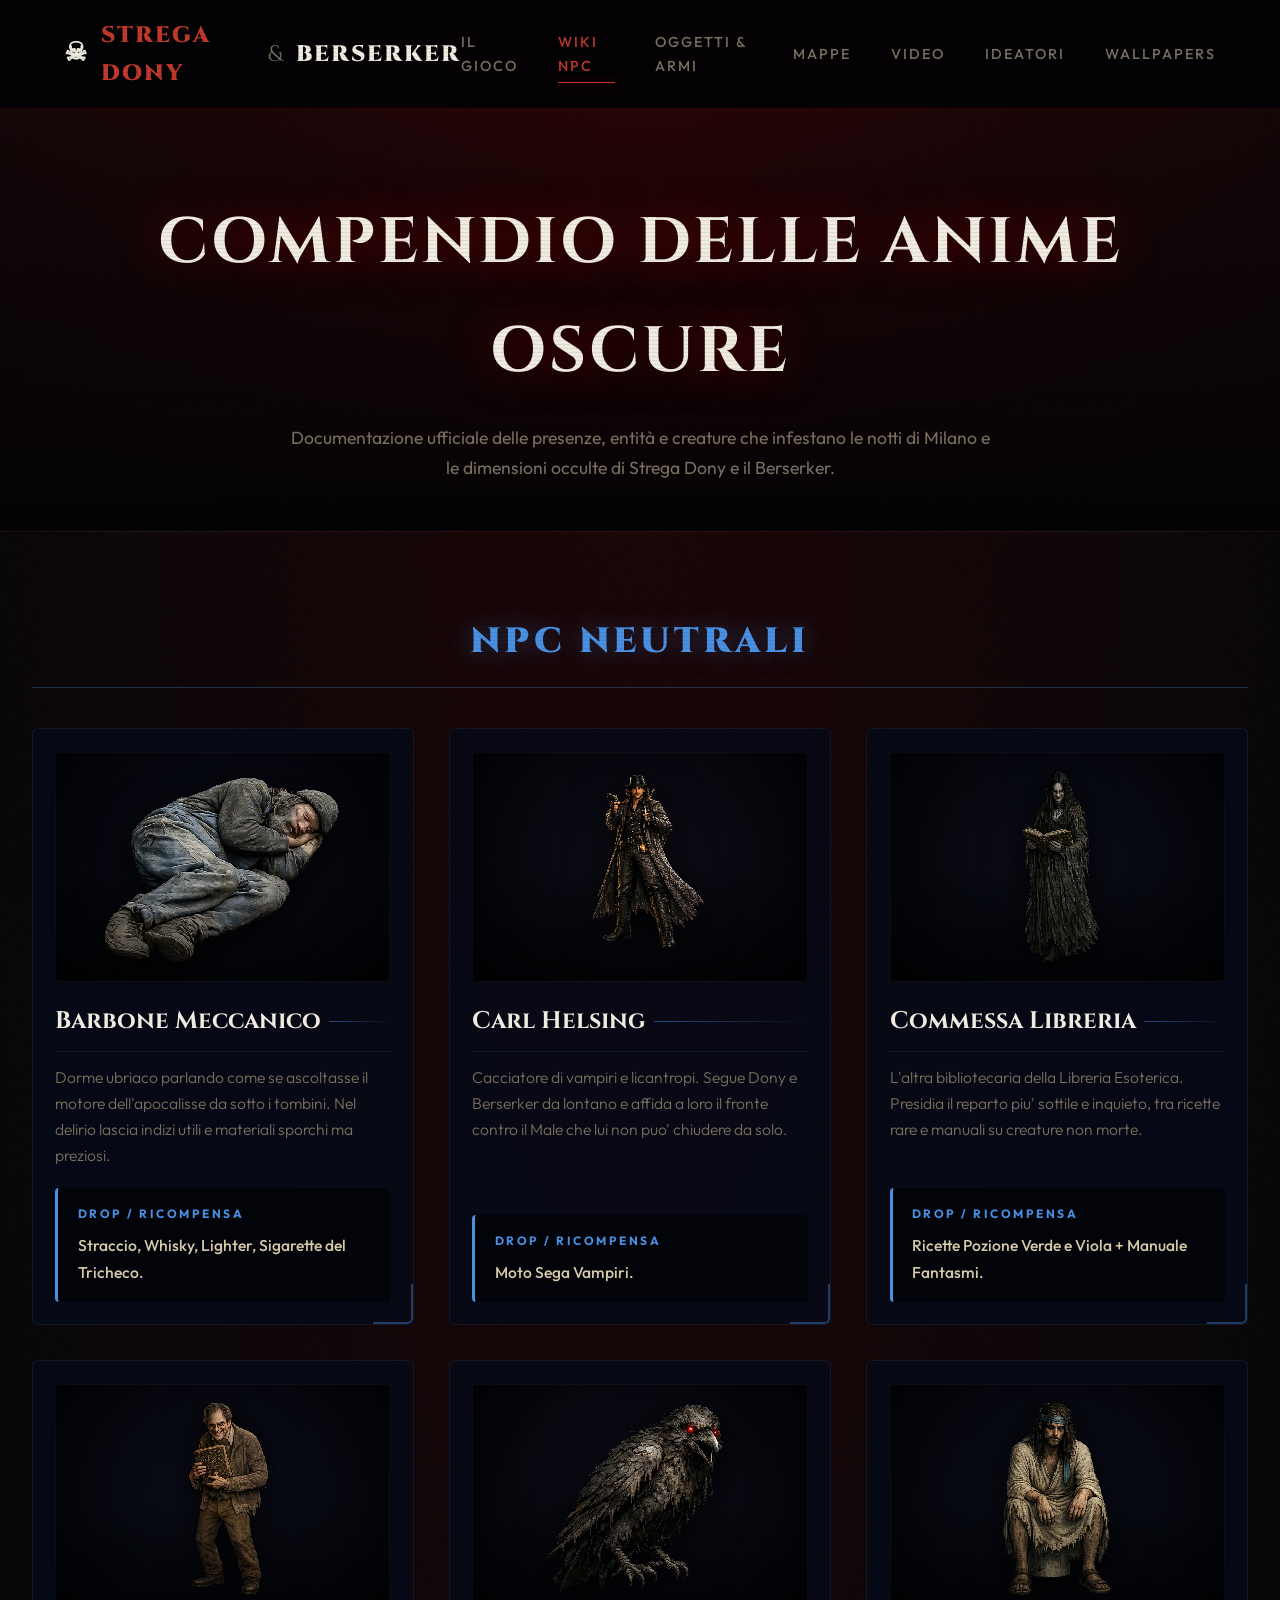
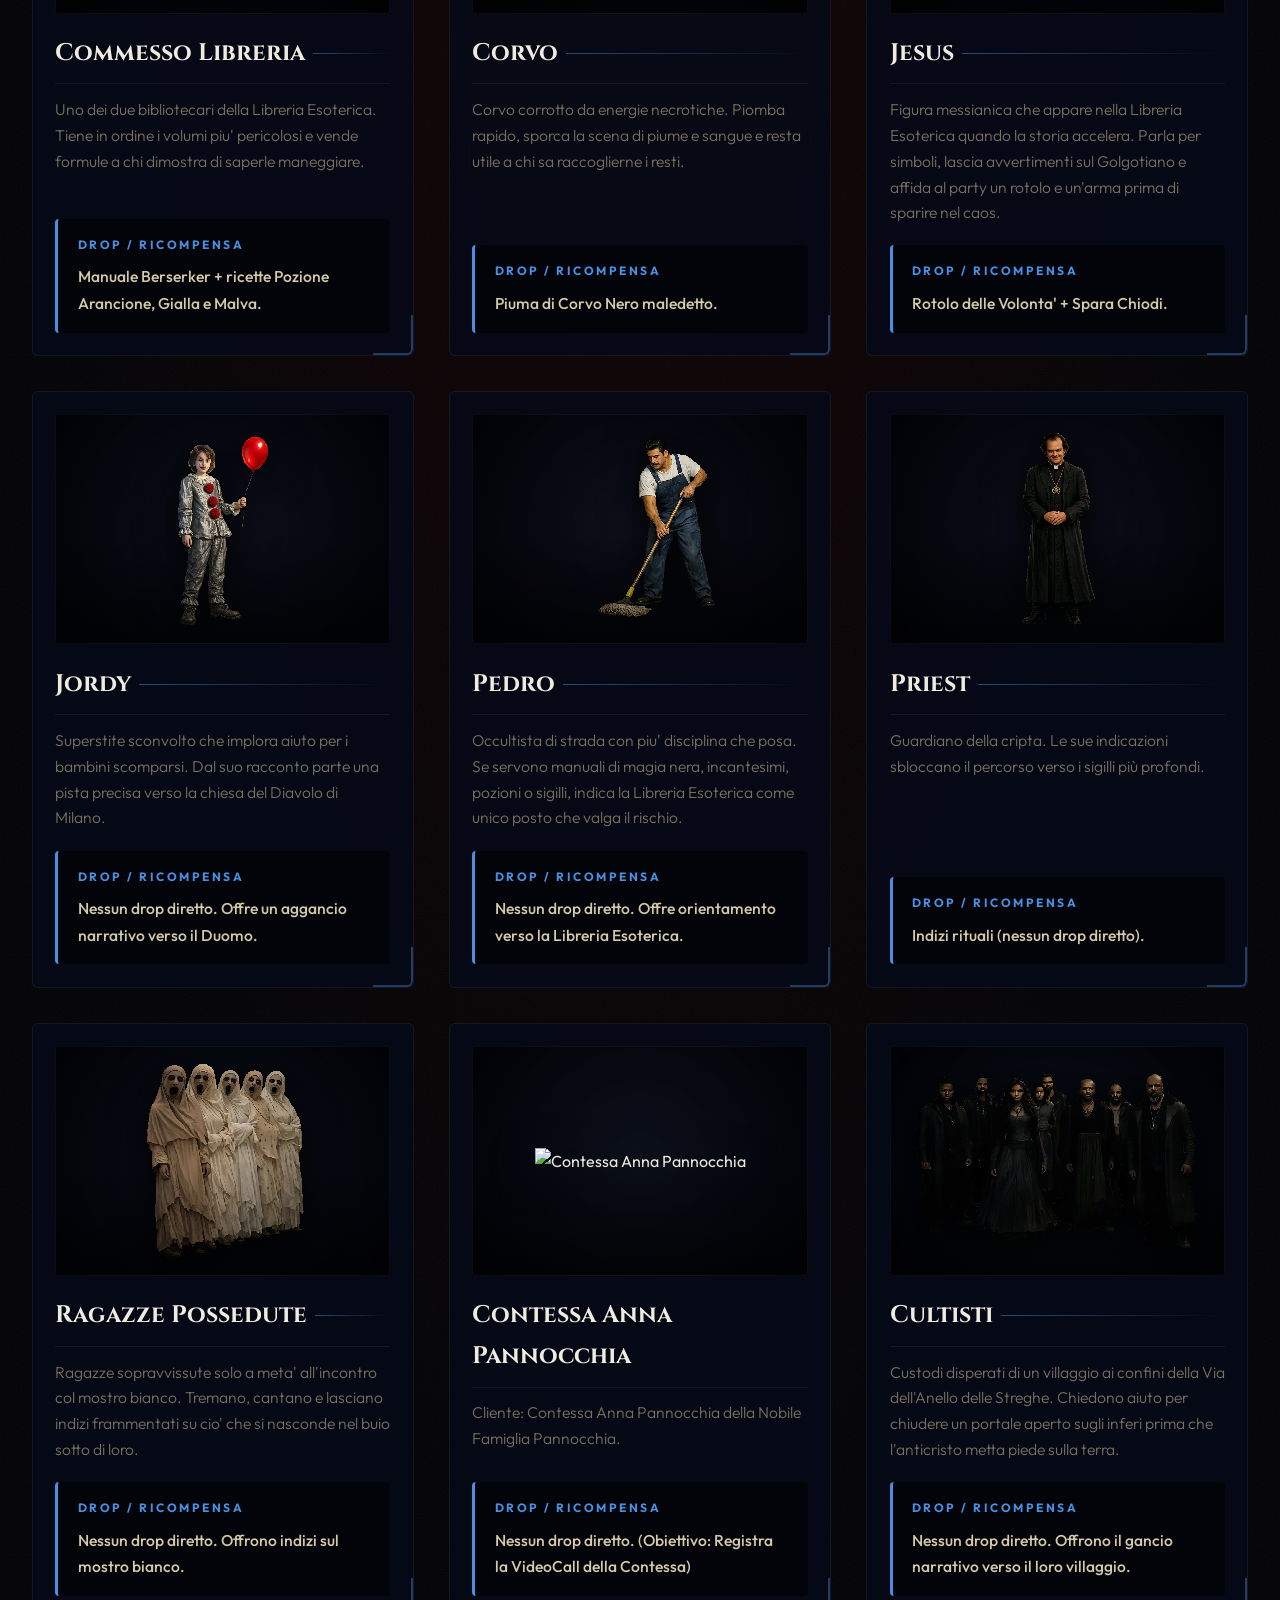
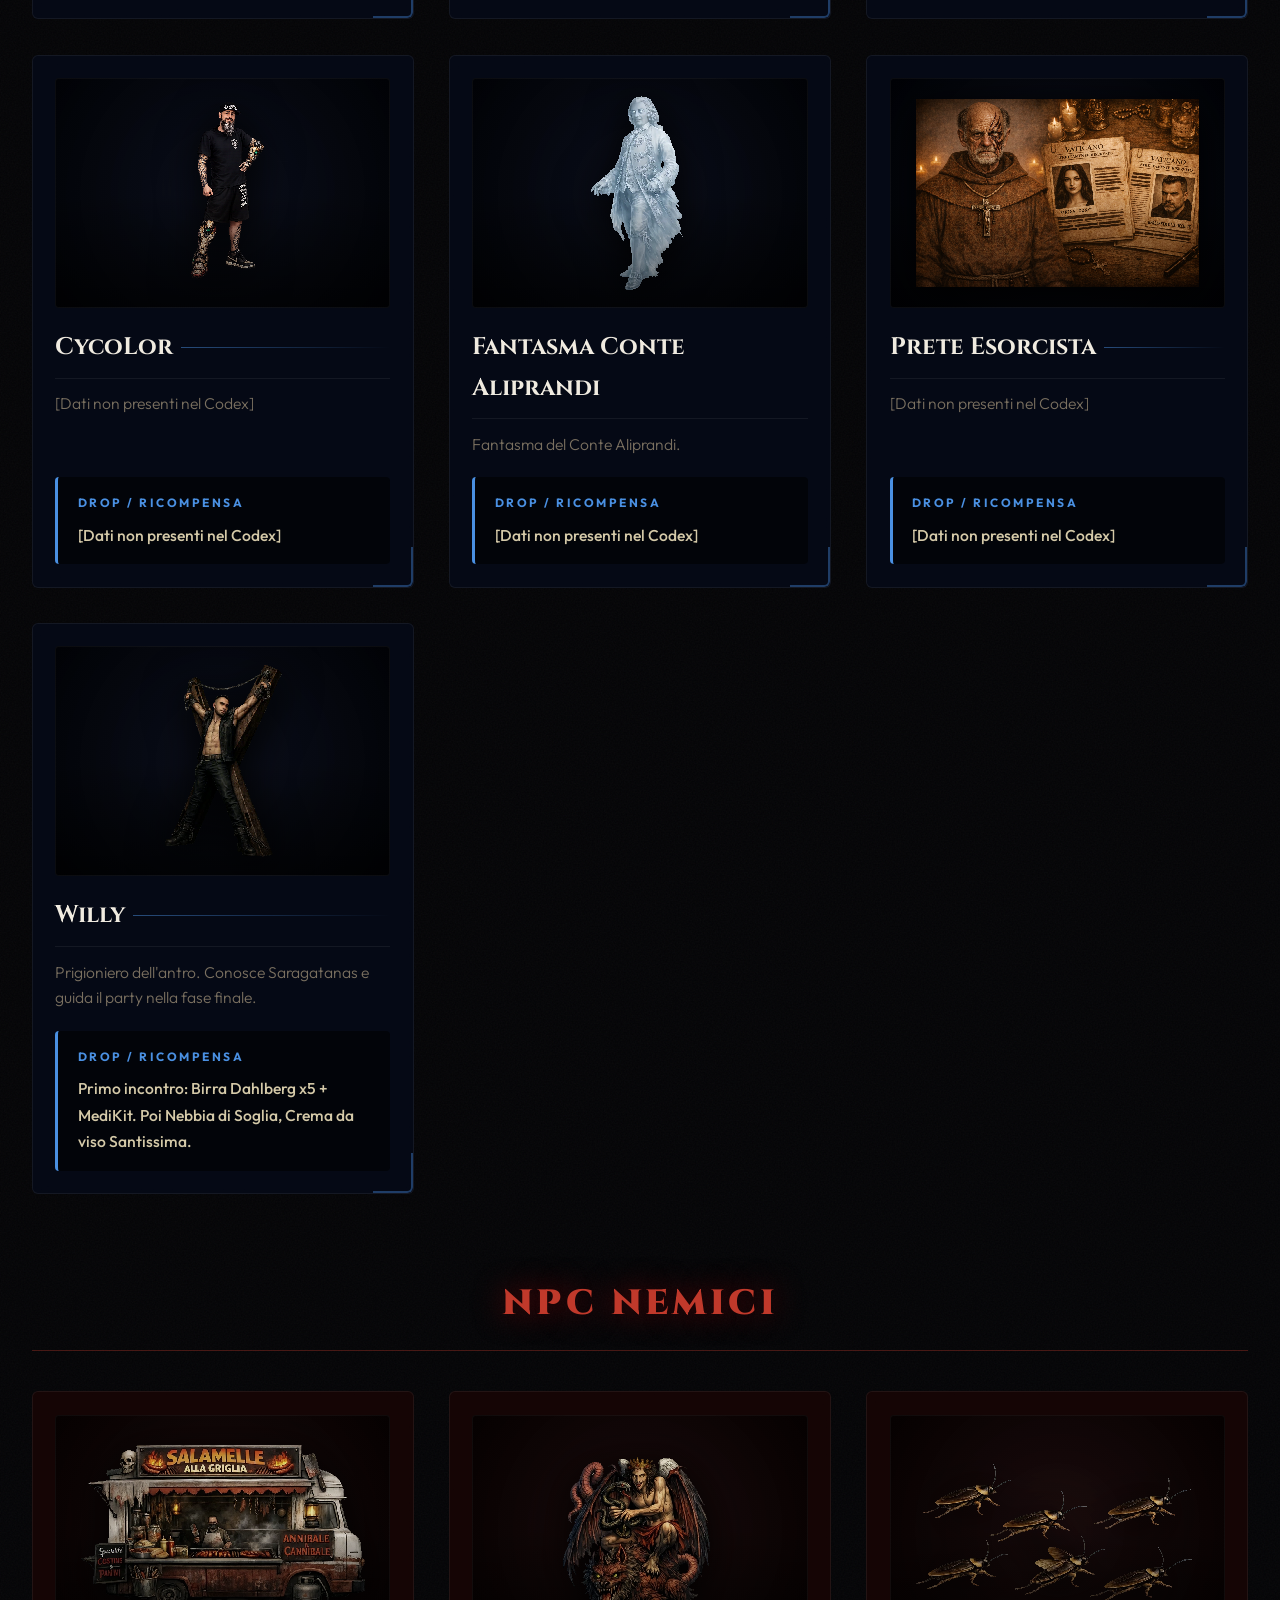
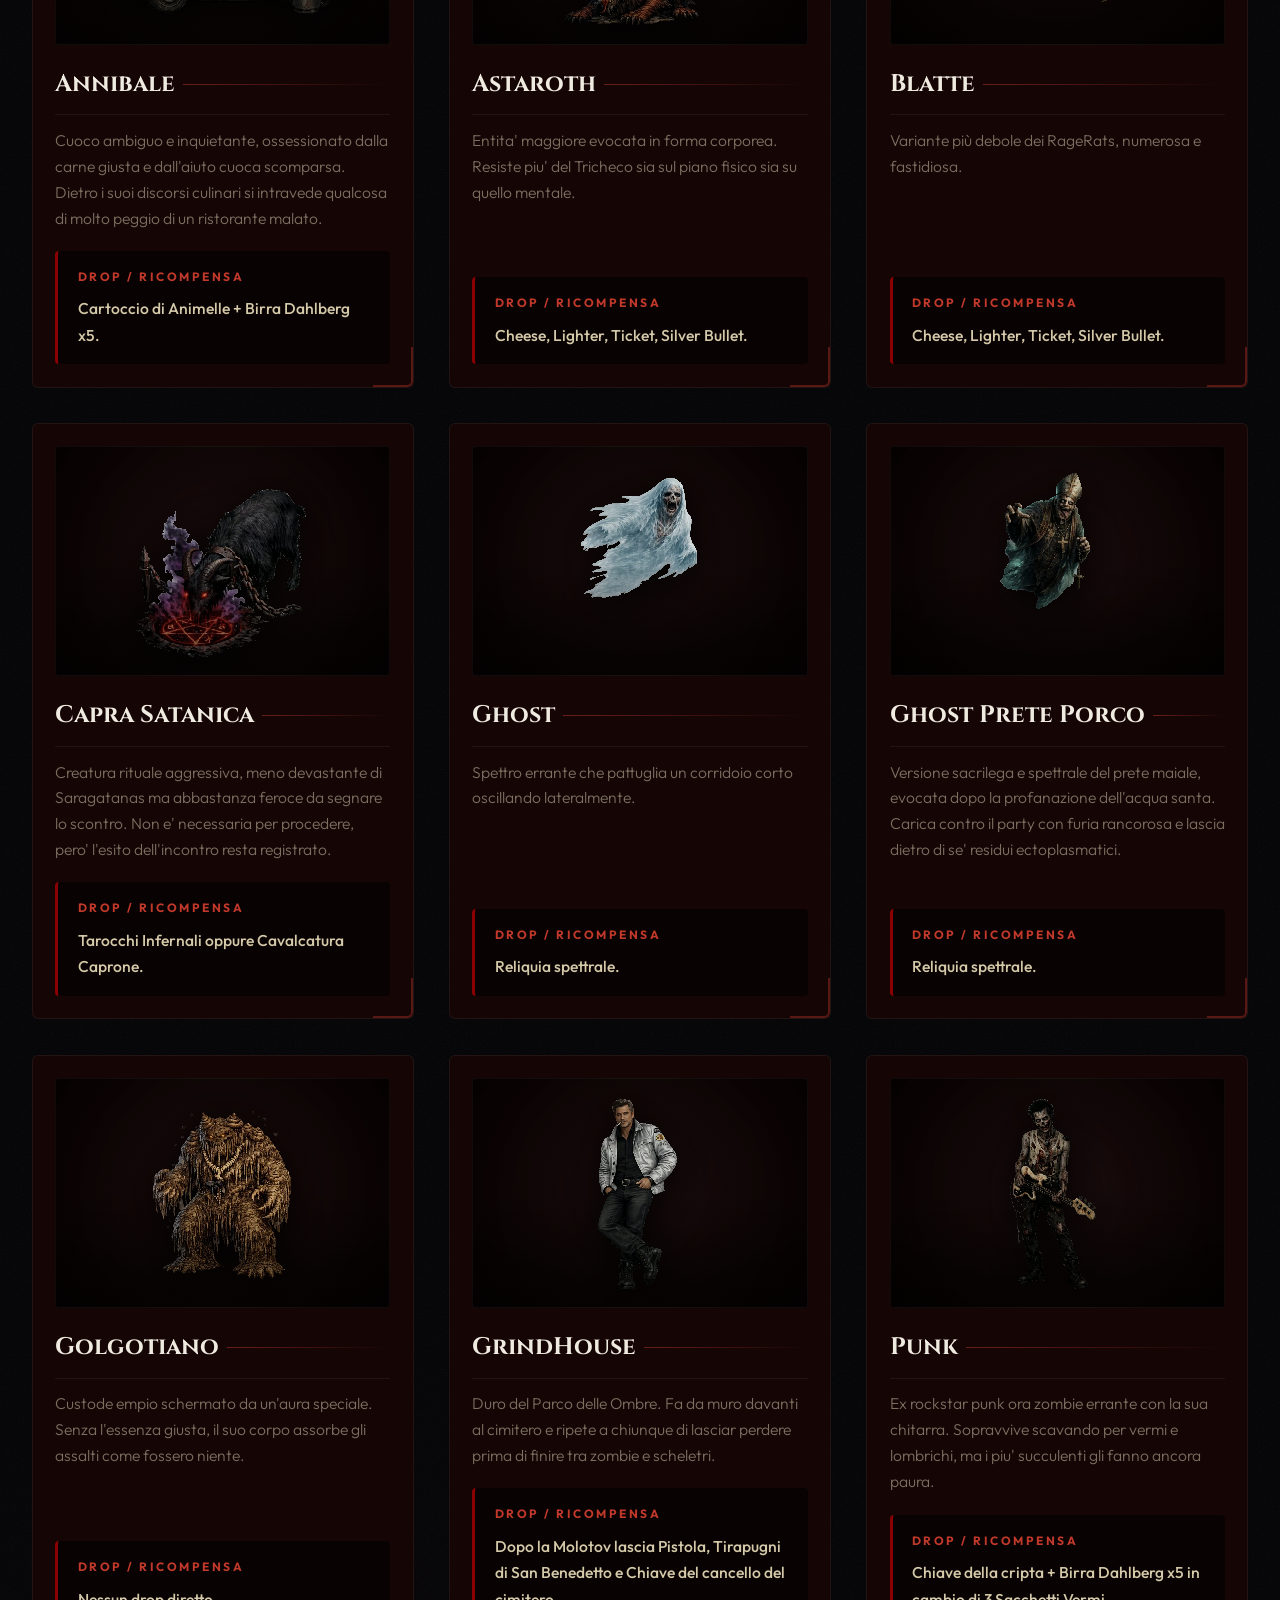
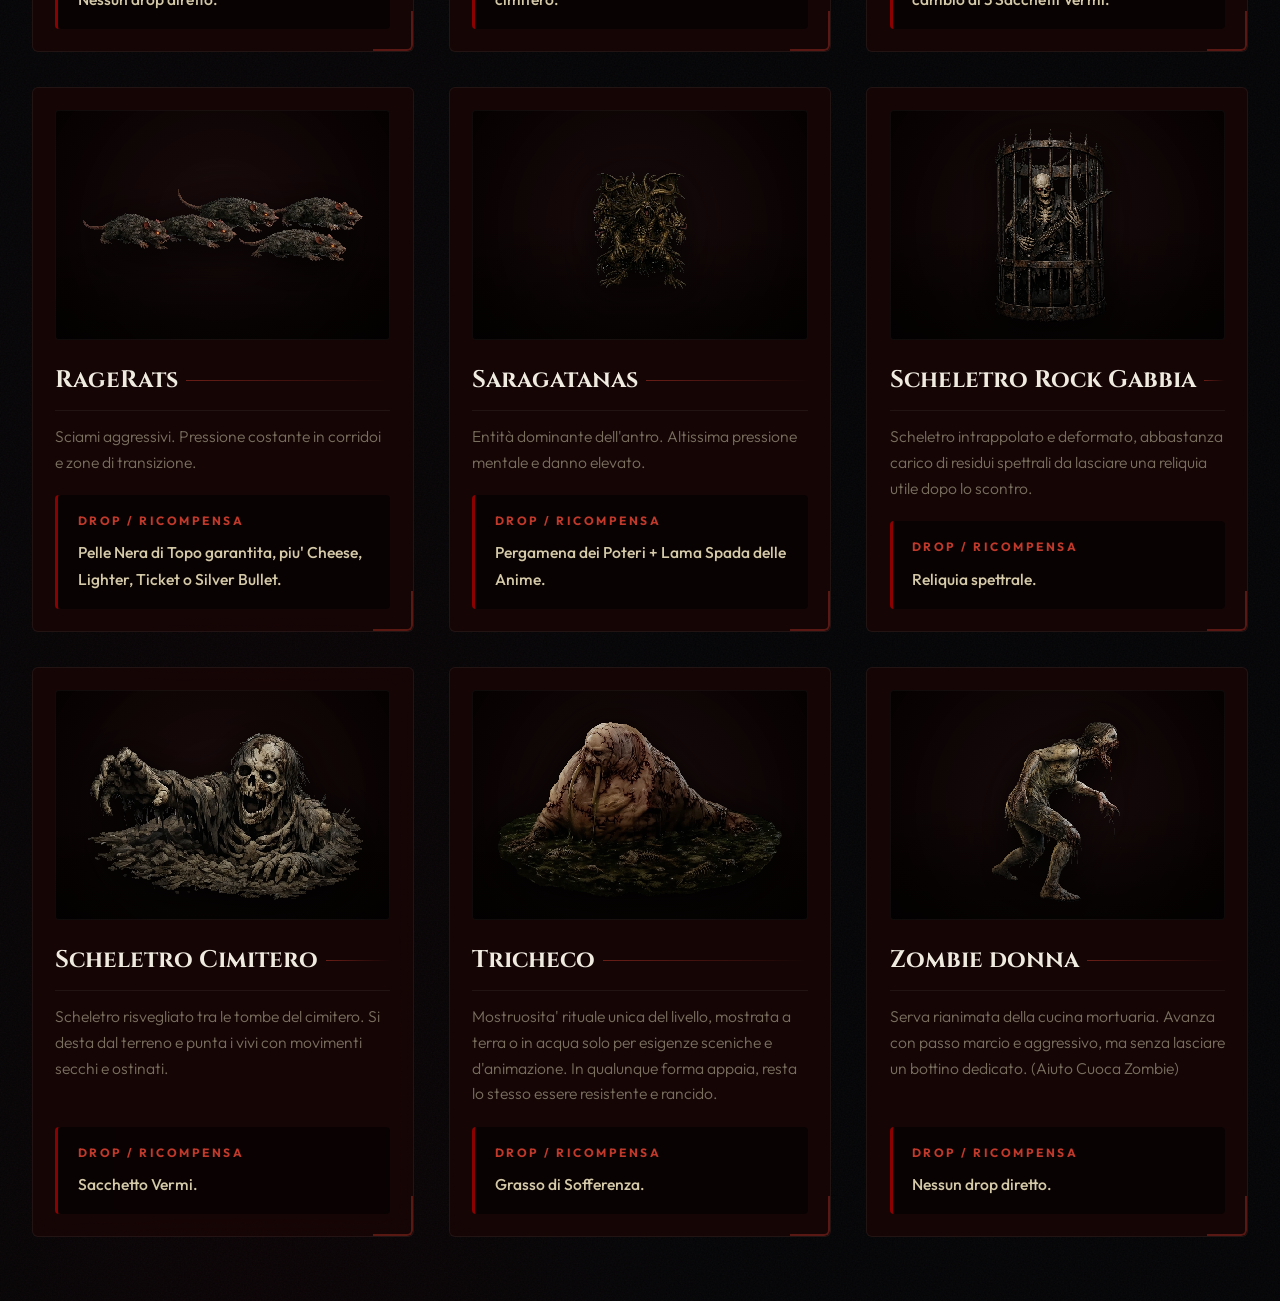
==== commit 7ed2d177: "nemici BLOG sistemato" ====
--- a/compendio.html
+++ b/compendio.html
@@ -165,6 +165,78 @@
                     <span class="drop-item">Nessun drop diretto. Offrono indizi sul mostro bianco.</span>
                 </div>
             </div>
+
+            <div class="npc-card neutral">
+                <div class="npc-img-container">
+                    <img src="images/contessa_anna_pannocchia_img.png" alt="Contessa Anna Pannocchia" class="npc-img">
+                </div>
+                <h3 class="npc-name">Contessa Anna Pannocchia<span class="name-line"></span></h3>
+                <p class="npc-bio">Cliente: Contessa Anna Pannocchia della Nobile Famiglia Pannocchia.</p>
+                <div class="npc-drop">
+                    <span class="drop-label">Drop / Ricompensa</span>
+                    <span class="drop-item">Nessun drop diretto. (Obiettivo: Registra la VideoCall della Contessa)</span>
+                </div>
+            </div>
+
+            <div class="npc-card neutral">
+                <div class="npc-img-container">
+                    <img src="images/cultisti_img.png" alt="Cultisti" class="npc-img">
+                </div>
+                <h3 class="npc-name">Cultisti<span class="name-line"></span></h3>
+                <p class="npc-bio">Custodi disperati di un villaggio ai confini della Via dell'Anello delle Streghe. Chiedono aiuto per chiudere un portale aperto sugli inferi prima che l'anticristo metta piede sulla terra.</p>
+                <div class="npc-drop">
+                    <span class="drop-label">Drop / Ricompensa</span>
+                    <span class="drop-item">Nessun drop diretto. Offrono il gancio narrativo verso il loro villaggio.</span>
+                </div>
+            </div>
+
+            <div class="npc-card neutral">
+                <div class="npc-img-container">
+                    <img src="images/cycolor_img.png" alt="CycoLor" class="npc-img">
+                </div>
+                <h3 class="npc-name">CycoLor<span class="name-line"></span></h3>
+                <p class="npc-bio">[Dati non presenti nel Codex]</p>
+                <div class="npc-drop">
+                    <span class="drop-label">Drop / Ricompensa</span>
+                    <span class="drop-item">[Dati non presenti nel Codex]</span>
+                </div>
+            </div>
+
+            <div class="npc-card neutral">
+                <div class="npc-img-container">
+                    <img src="images/fantasma_conte_aliprandi_img.png" alt="Fantasma Conte Aliprandi" class="npc-img">
+                </div>
+                <h3 class="npc-name">Fantasma Conte Aliprandi<span class="name-line"></span></h3>
+                <p class="npc-bio">Fantasma del Conte Aliprandi.</p>
+                <div class="npc-drop">
+                    <span class="drop-label">Drop / Ricompensa</span>
+                    <span class="drop-item">[Dati non presenti nel Codex]</span>
+                </div>
+            </div>
+
+            <div class="npc-card neutral">
+                <div class="npc-img-container">
+                    <img src="images/prete_esorcista_img.png" alt="Prete Esorcista" class="npc-img">
+                </div>
+                <h3 class="npc-name">Prete Esorcista<span class="name-line"></span></h3>
+                <p class="npc-bio">[Dati non presenti nel Codex]</p>
+                <div class="npc-drop">
+                    <span class="drop-label">Drop / Ricompensa</span>
+                    <span class="drop-item">[Dati non presenti nel Codex]</span>
+                </div>
+            </div>
+
+            <div class="npc-card neutral">
+                <div class="npc-img-container">
+                    <img src="images/willy_img.png" alt="Willy" class="npc-img">
+                </div>
+                <h3 class="npc-name">Willy<span class="name-line"></span></h3>
+                <p class="npc-bio">Prigioniero dell'antro. Conosce Saragatanas e guida il party nella fase finale.</p>
+                <div class="npc-drop">
+                    <span class="drop-label">Drop / Ricompensa</span>
+                    <span class="drop-item">Primo incontro: Birra Dahlberg x5 + MediKit. Poi Nebbia di Soglia, Crema da viso Santissima.</span>
+                </div>
+            </div>
         </div>
 
         <!-- SEZIONE NEMICI -->
@@ -219,53 +291,7 @@
                 </div>
             </div>
 
-            <div class="npc-card enemy">
-                <div class="npc-img-container">
-                    <img src="images/contessa_anna_pannocchia_img.png" alt="Contessa Anna Pannocchia" class="npc-img">
-                </div>
-                <h3 class="npc-name">Contessa Anna Pannocchia<span class="name-line"></span></h3>
-                <p class="npc-bio">Cliente: Contessa Anna Pannocchia della Nobile Famiglia Pannocchia.</p>
-                <div class="npc-drop">
-                    <span class="drop-label">Drop / Ricompensa</span>
-                    <span class="drop-item">Nessun drop diretto. (Obiettivo: Registra la VideoCall della Contessa)</span>
-                </div>
-            </div>
-
-            <div class="npc-card enemy">
-                <div class="npc-img-container">
-                    <img src="images/cultisti_img.png" alt="Cultisti" class="npc-img">
-                </div>
-                <h3 class="npc-name">Cultisti<span class="name-line"></span></h3>
-                <p class="npc-bio">Custodi disperati di un villaggio ai confini della Via dell'Anello delle Streghe. Chiedono aiuto per chiudere un portale aperto sugli inferi prima che l'anticristo metta piede sulla terra.</p>
-                <div class="npc-drop">
-                    <span class="drop-label">Drop / Ricompensa</span>
-                    <span class="drop-item">Nessun drop diretto. Offrono il gancio narrativo verso il loro villaggio.</span>
-                </div>
-            </div>
-
-            <div class="npc-card enemy">
-                <div class="npc-img-container">
-                    <img src="images/cycolor_img.png" alt="CycoLor" class="npc-img">
-                </div>
-                <h3 class="npc-name">CycoLor<span class="name-line"></span></h3>
-                <p class="npc-bio">[Dati non presenti nel Codex]</p>
-                <div class="npc-drop">
-                    <span class="drop-label">Drop / Ricompensa</span>
-                    <span class="drop-item">[Dati non presenti nel Codex]</span>
-                </div>
-            </div>
-
-            <div class="npc-card enemy">
-                <div class="npc-img-container">
-                    <img src="images/fantasma_conte_aliprandi_img.png" alt="Fantasma Conte Aliprandi" class="npc-img">
-                </div>
-                <h3 class="npc-name">Fantasma Conte Aliprandi<span class="name-line"></span></h3>
-                <p class="npc-bio">Fantasma del Conte Aliprandi.</p>
-                <div class="npc-drop">
-                    <span class="drop-label">Drop / Ricompensa</span>
-                    <span class="drop-item">[Dati non presenti nel Codex]</span>
-                </div>
-            </div>
+
 
             <div class="npc-card enemy">
                 <div class="npc-img-container">
@@ -315,17 +341,7 @@
                 </div>
             </div>
 
-            <div class="npc-card enemy">
-                <div class="npc-img-container">
-                    <img src="images/prete_esorcista_img.png" alt="Prete Esorcista" class="npc-img">
-                </div>
-                <h3 class="npc-name">Prete Esorcista<span class="name-line"></span></h3>
-                <p class="npc-bio">[Dati non presenti nel Codex]</p>
-                <div class="npc-drop">
-                    <span class="drop-label">Drop / Ricompensa</span>
-                    <span class="drop-item">[Dati non presenti nel Codex]</span>
-                </div>
-            </div>
+
 
             <div class="npc-card enemy">
                 <div class="npc-img-container">
@@ -399,17 +415,7 @@
                 </div>
             </div>
 
-            <div class="npc-card enemy">
-                <div class="npc-img-container">
-                    <img src="images/willy_img.png" alt="Willy" class="npc-img">
-                </div>
-                <h3 class="npc-name">Willy<span class="name-line"></span></h3>
-                <p class="npc-bio">Prigioniero dell'antro. Conosce Saragatanas e guida il party nella fase finale.</p>
-                <div class="npc-drop">
-                    <span class="drop-label">Drop / Ricompensa</span>
-                    <span class="drop-item">Primo incontro: Birra Dahlberg x5 + MediKit. Poi Nebbia di Soglia, Crema da viso Santissima.</span>
-                </div>
-            </div>
+
 
             <div class="npc-card enemy">
                 <div class="npc-img-container">
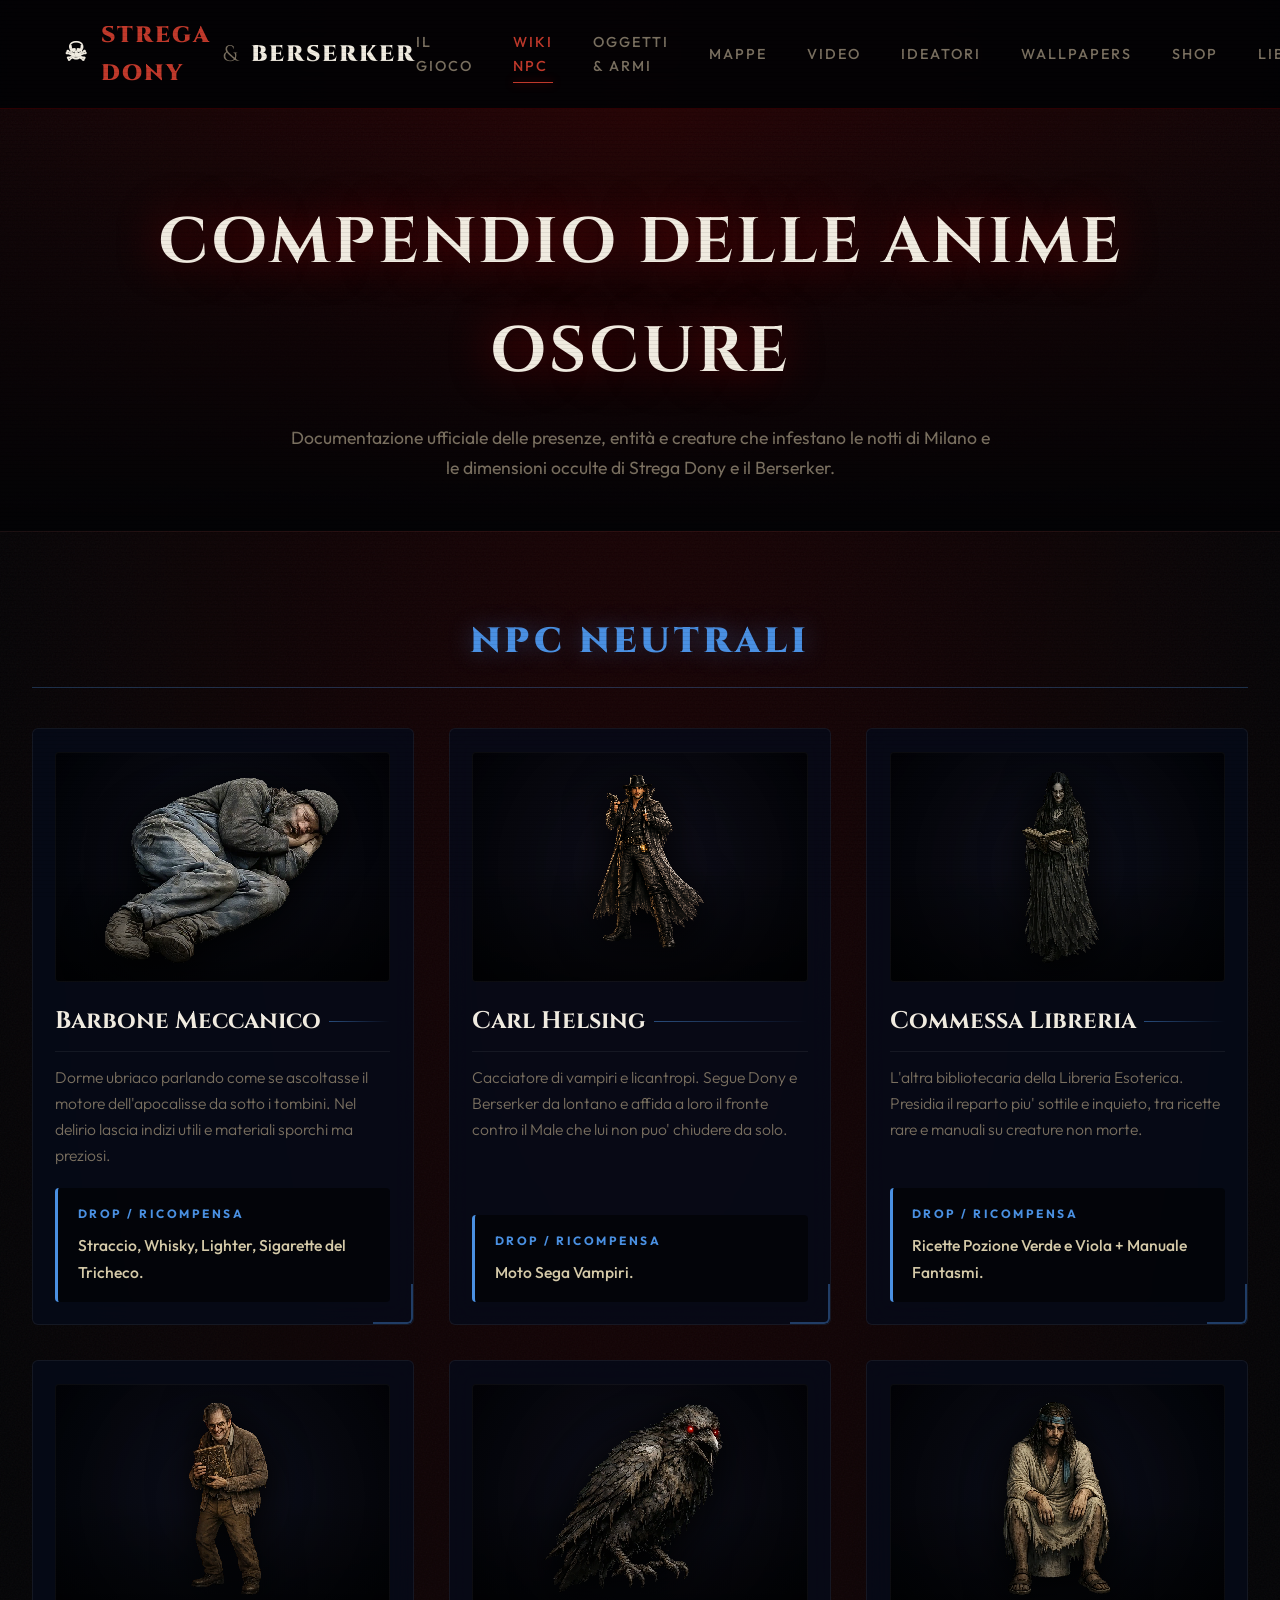
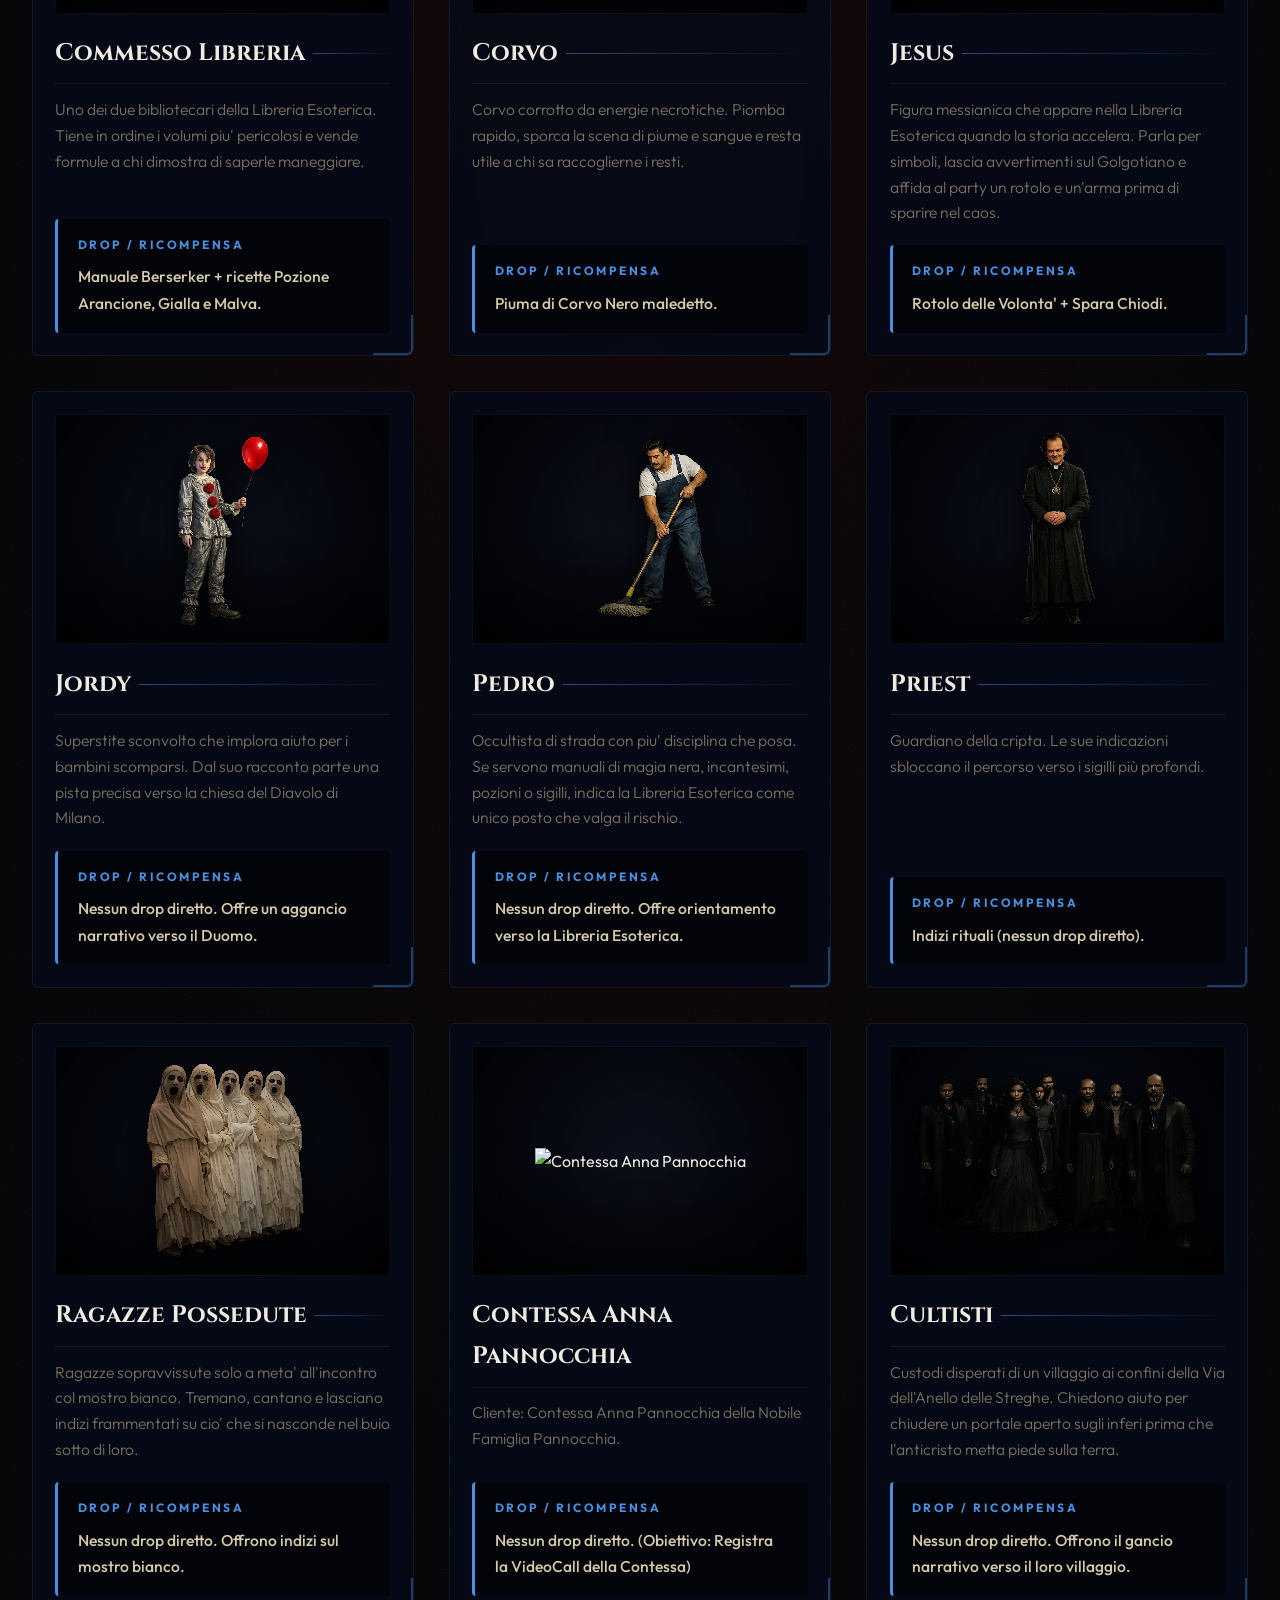
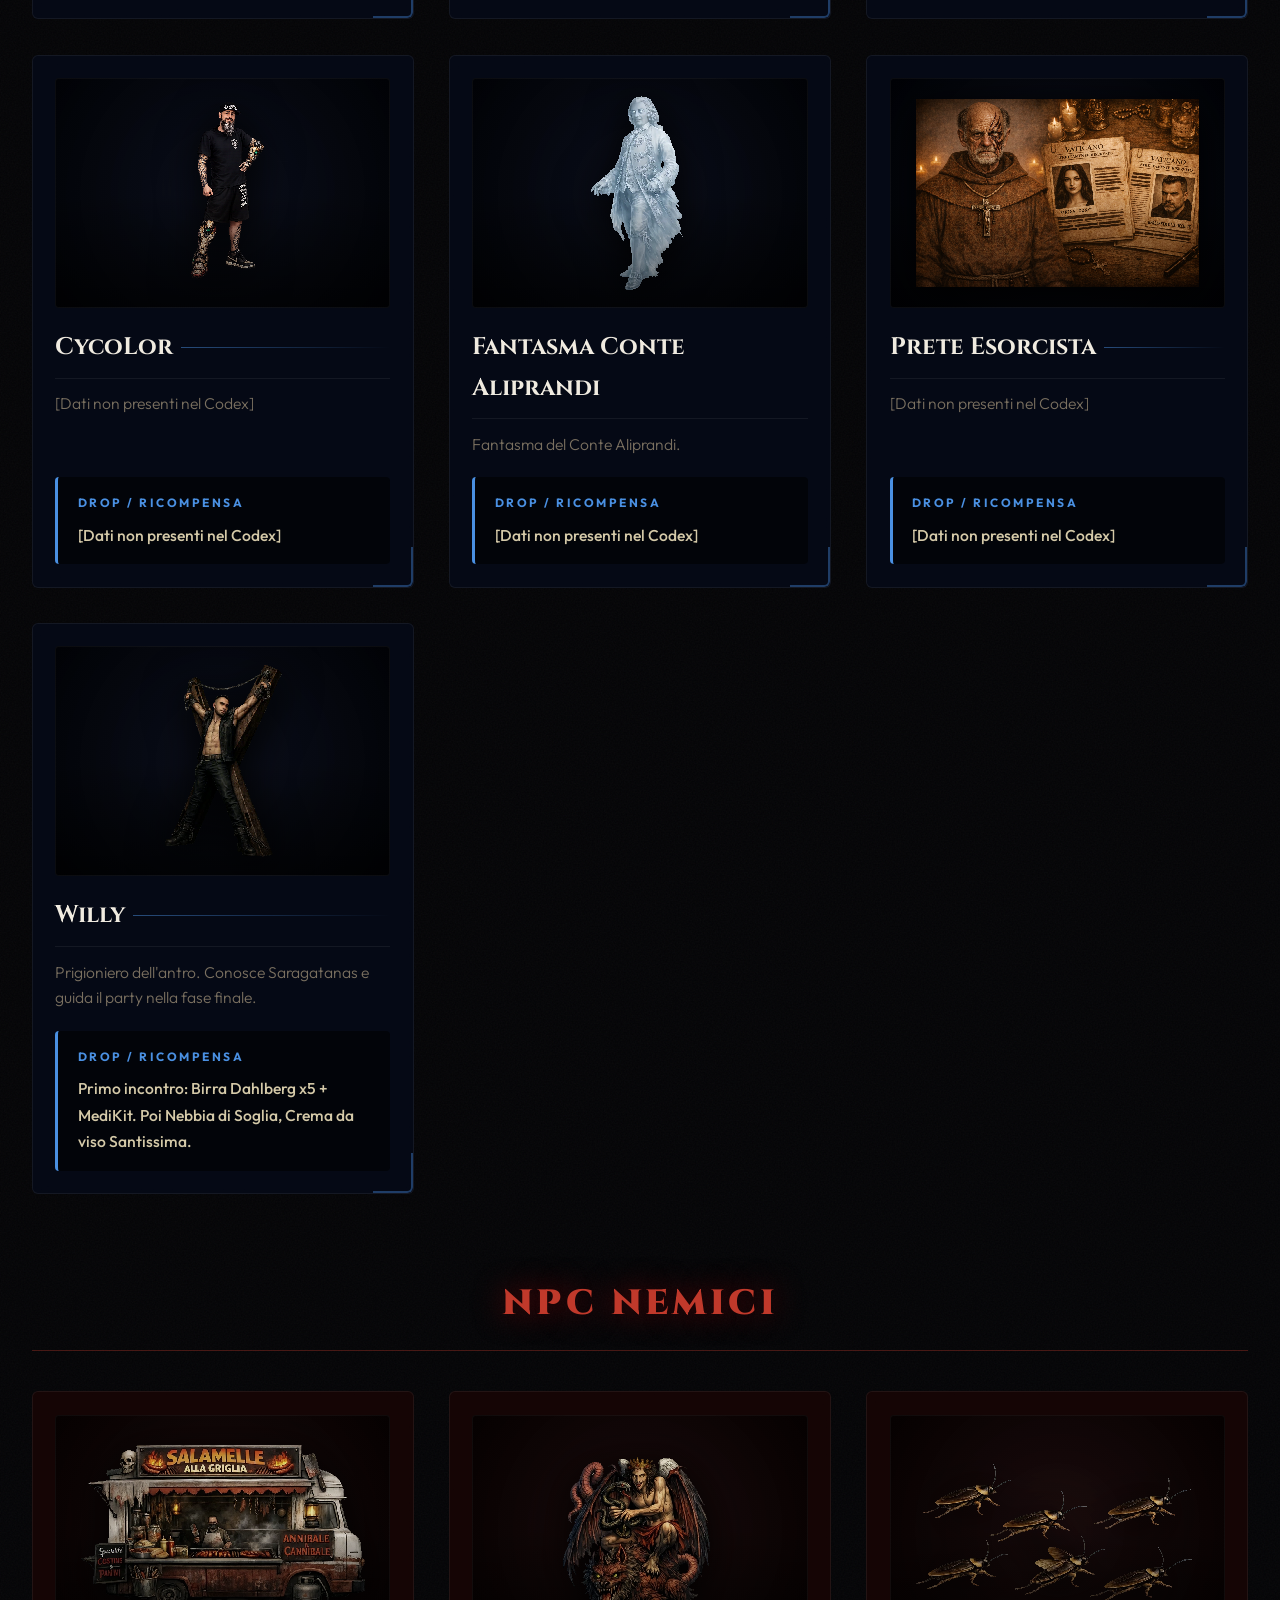
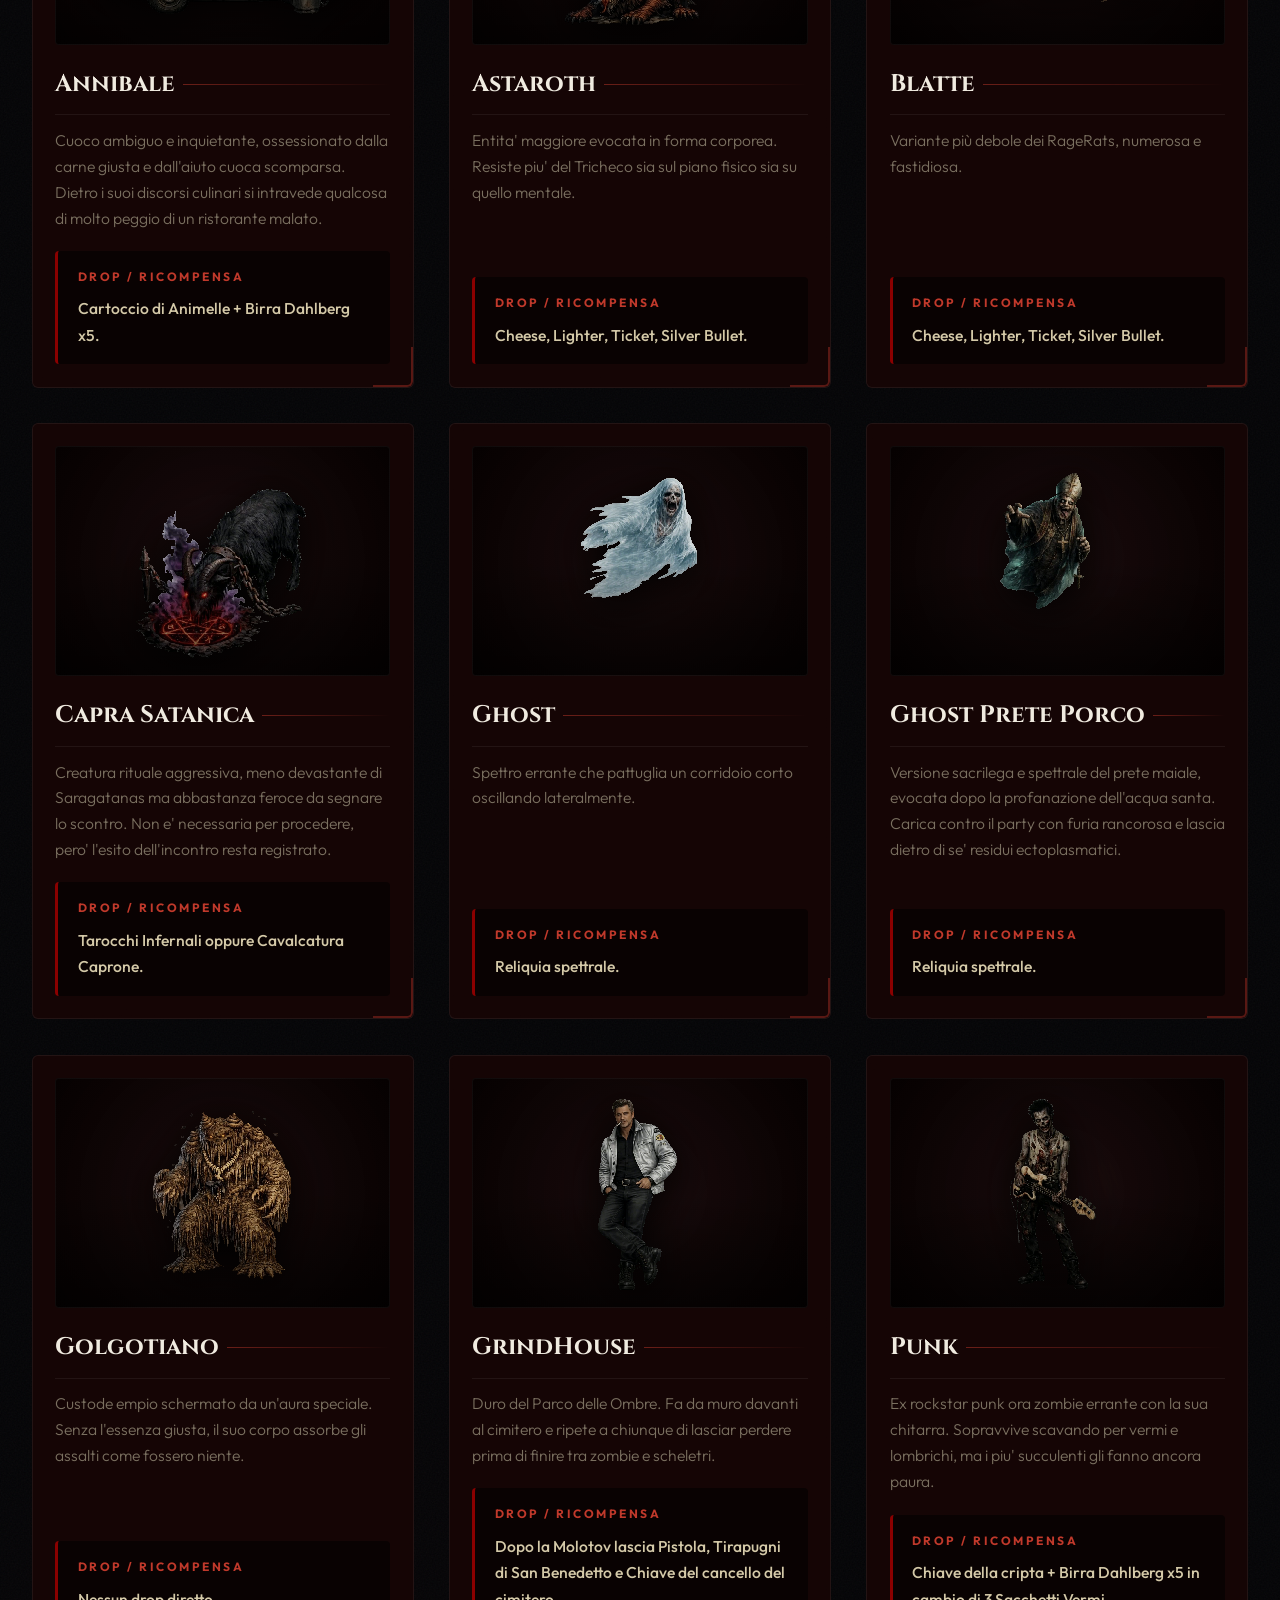
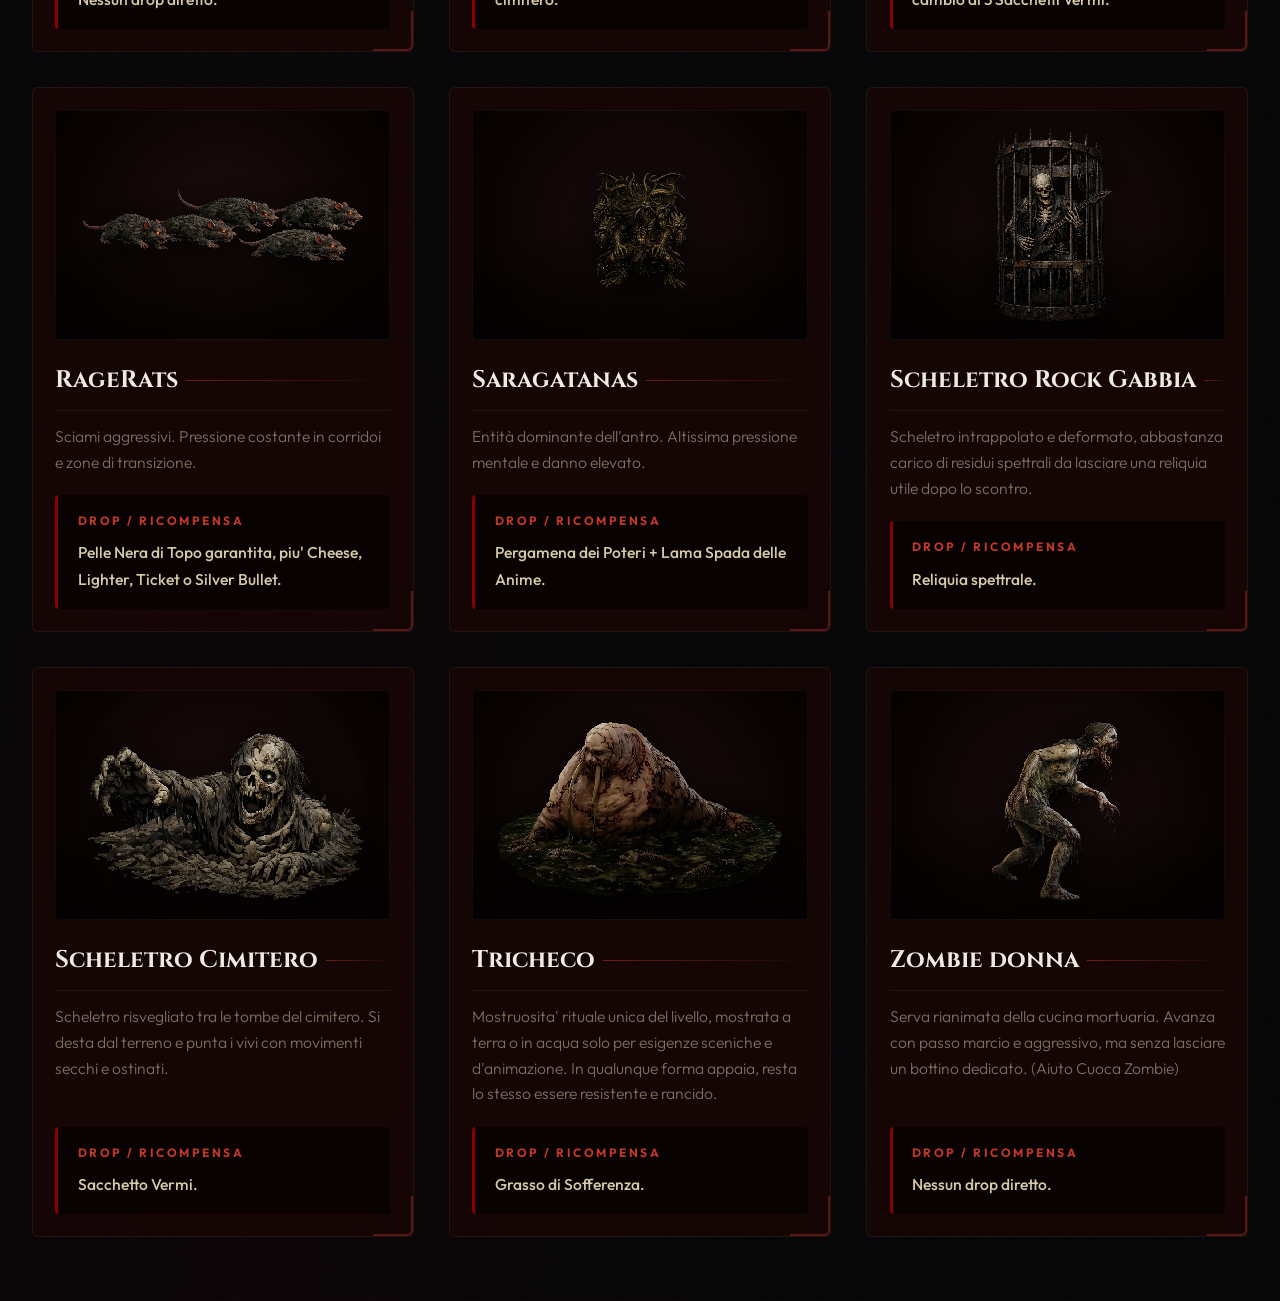
==== commit d835d586: "libri" ====
--- a/compendio.html
+++ b/compendio.html
@@ -32,6 +32,8 @@
                     <a href="video.html">Video</a>
             <a href="ideatori.html">Ideatori</a>
             <a href="wallpapers.html">Wallpapers</a>
+            <a href="shop.html">Shop</a>
+            <a href="libri.html">Libri</a>
         </div>
     </nav>
 
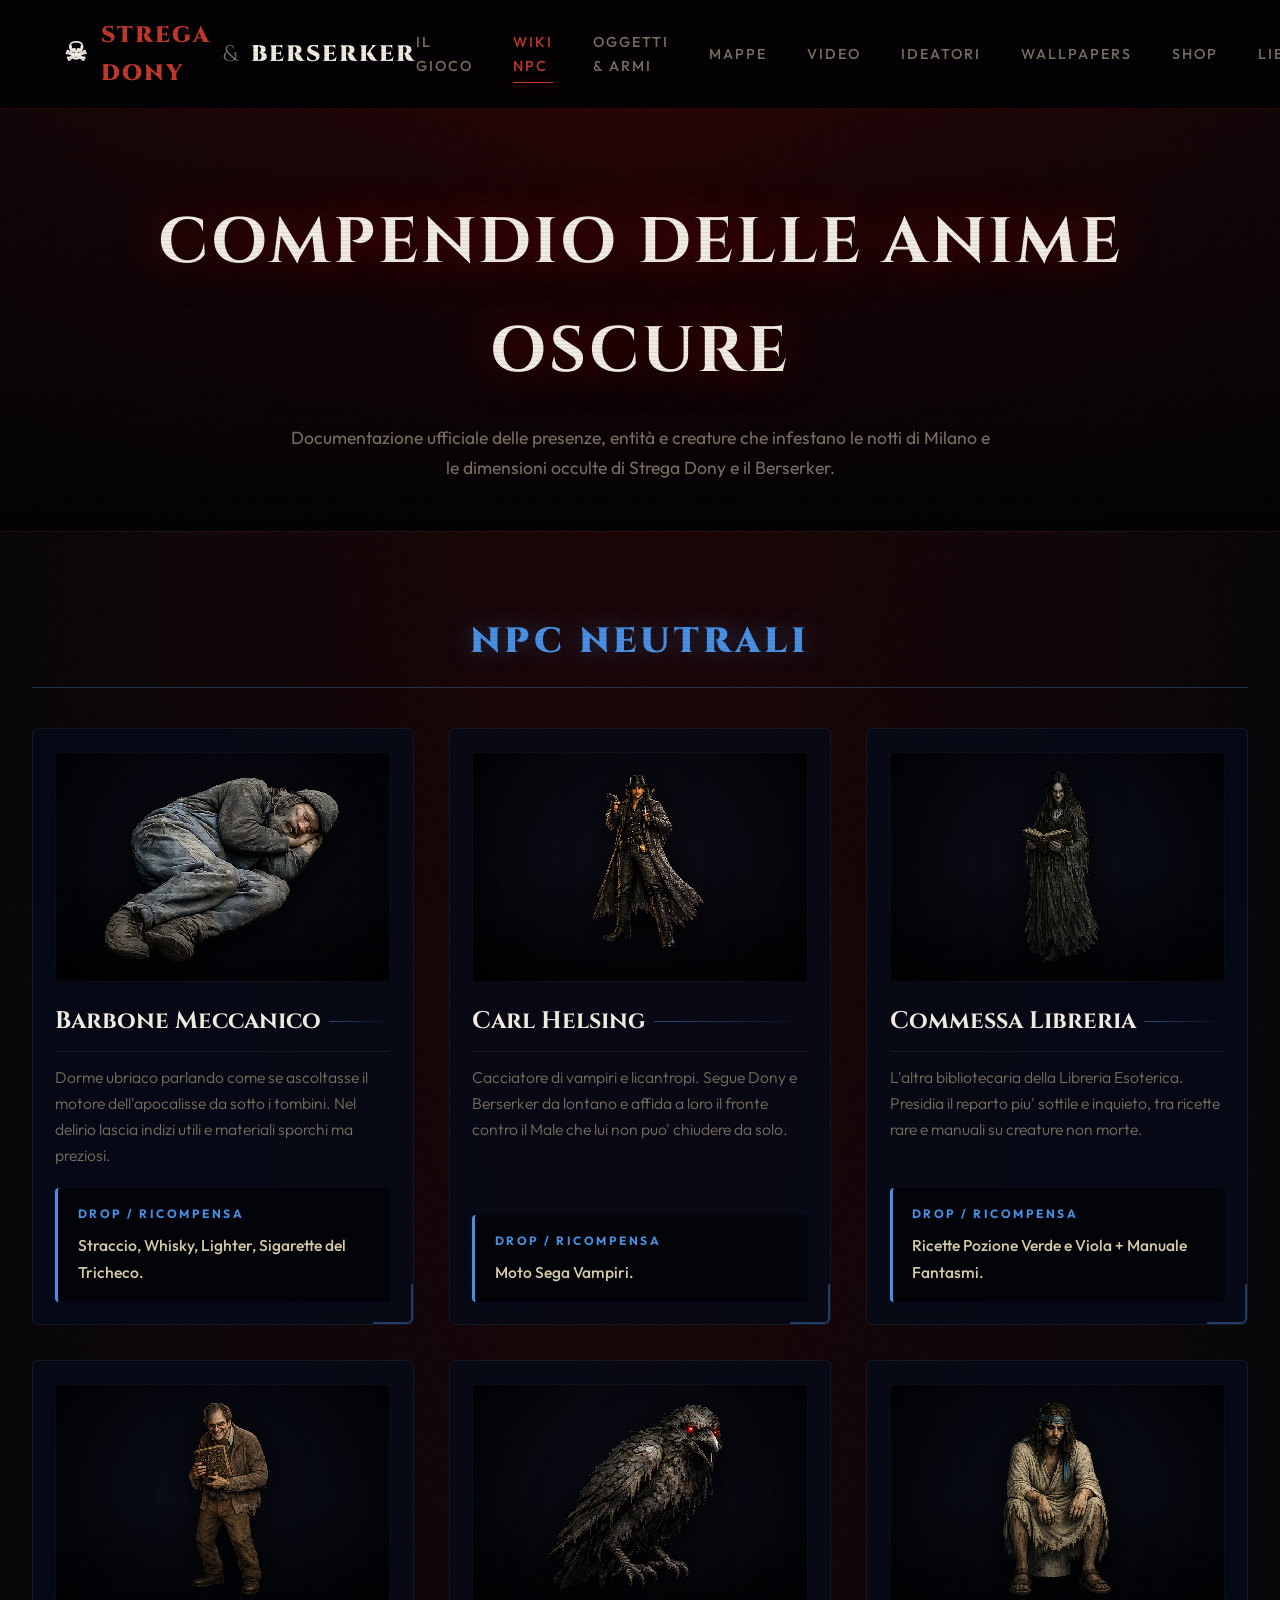
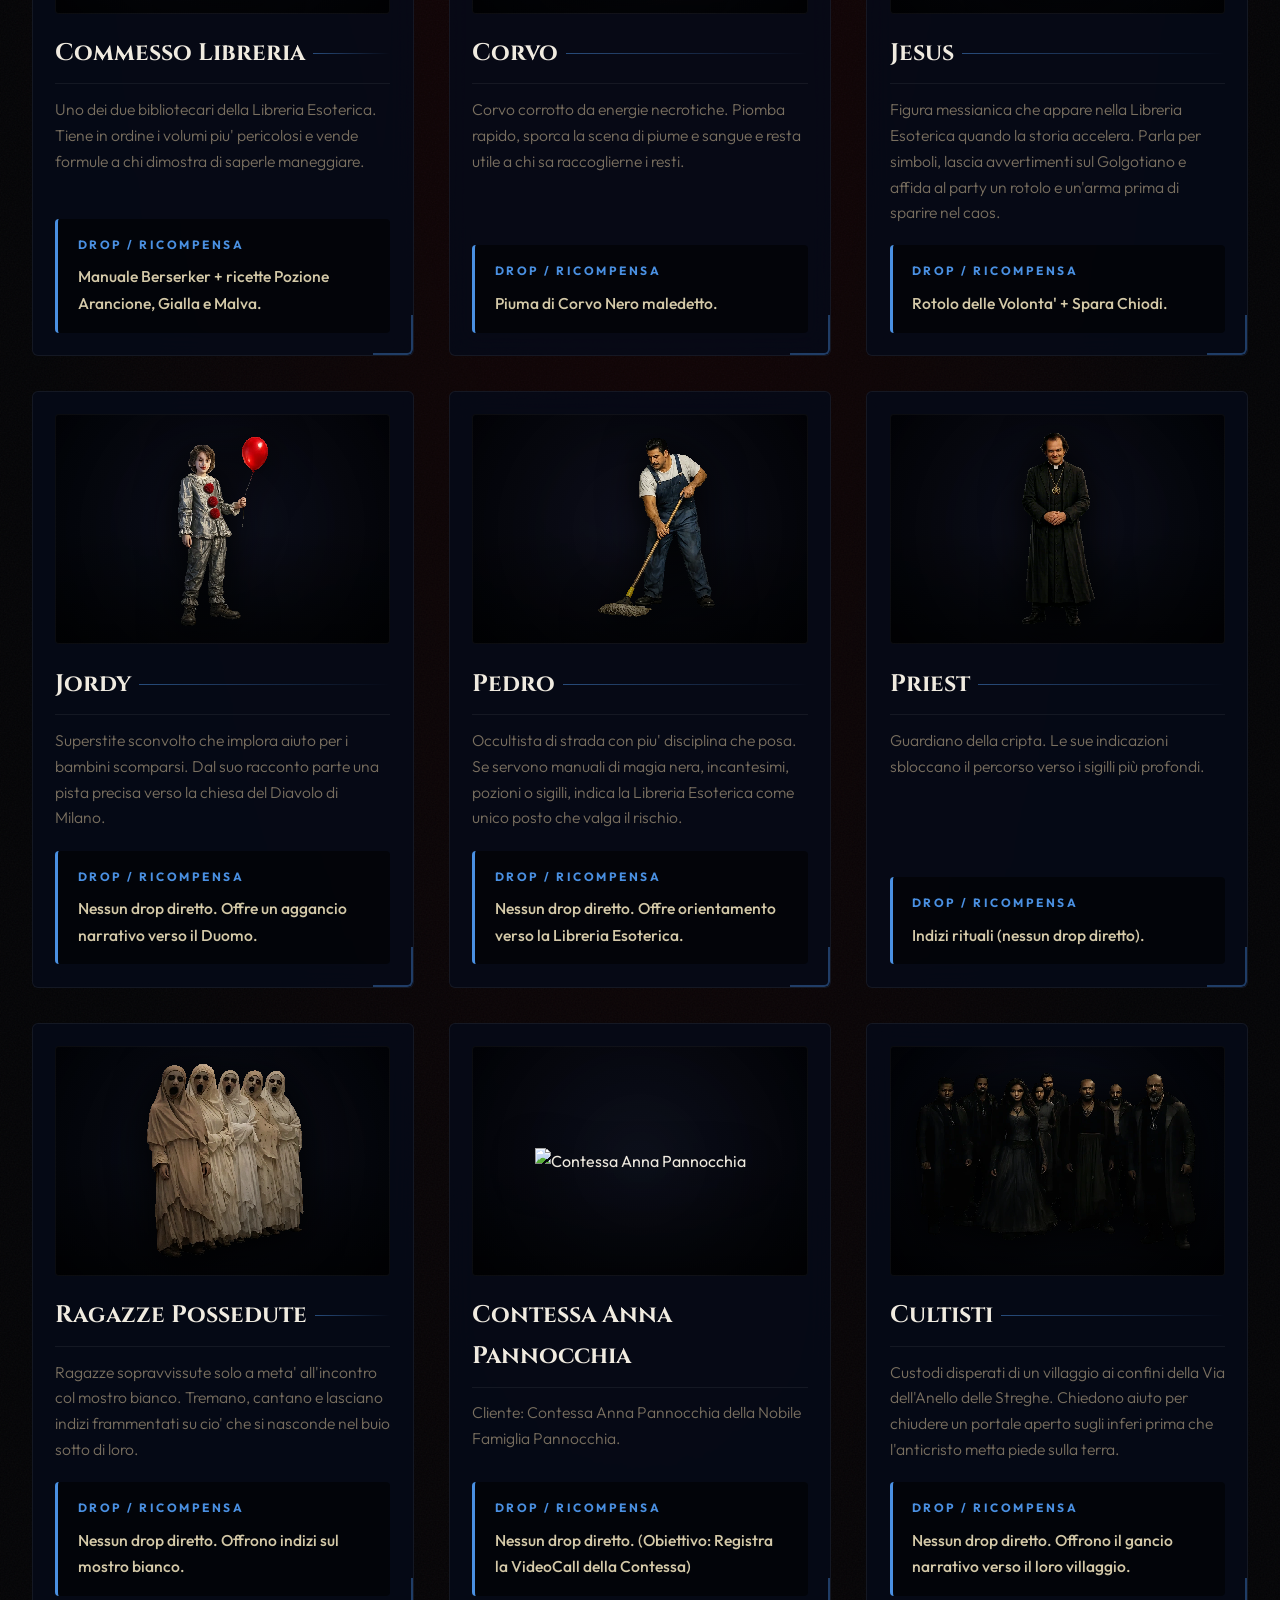
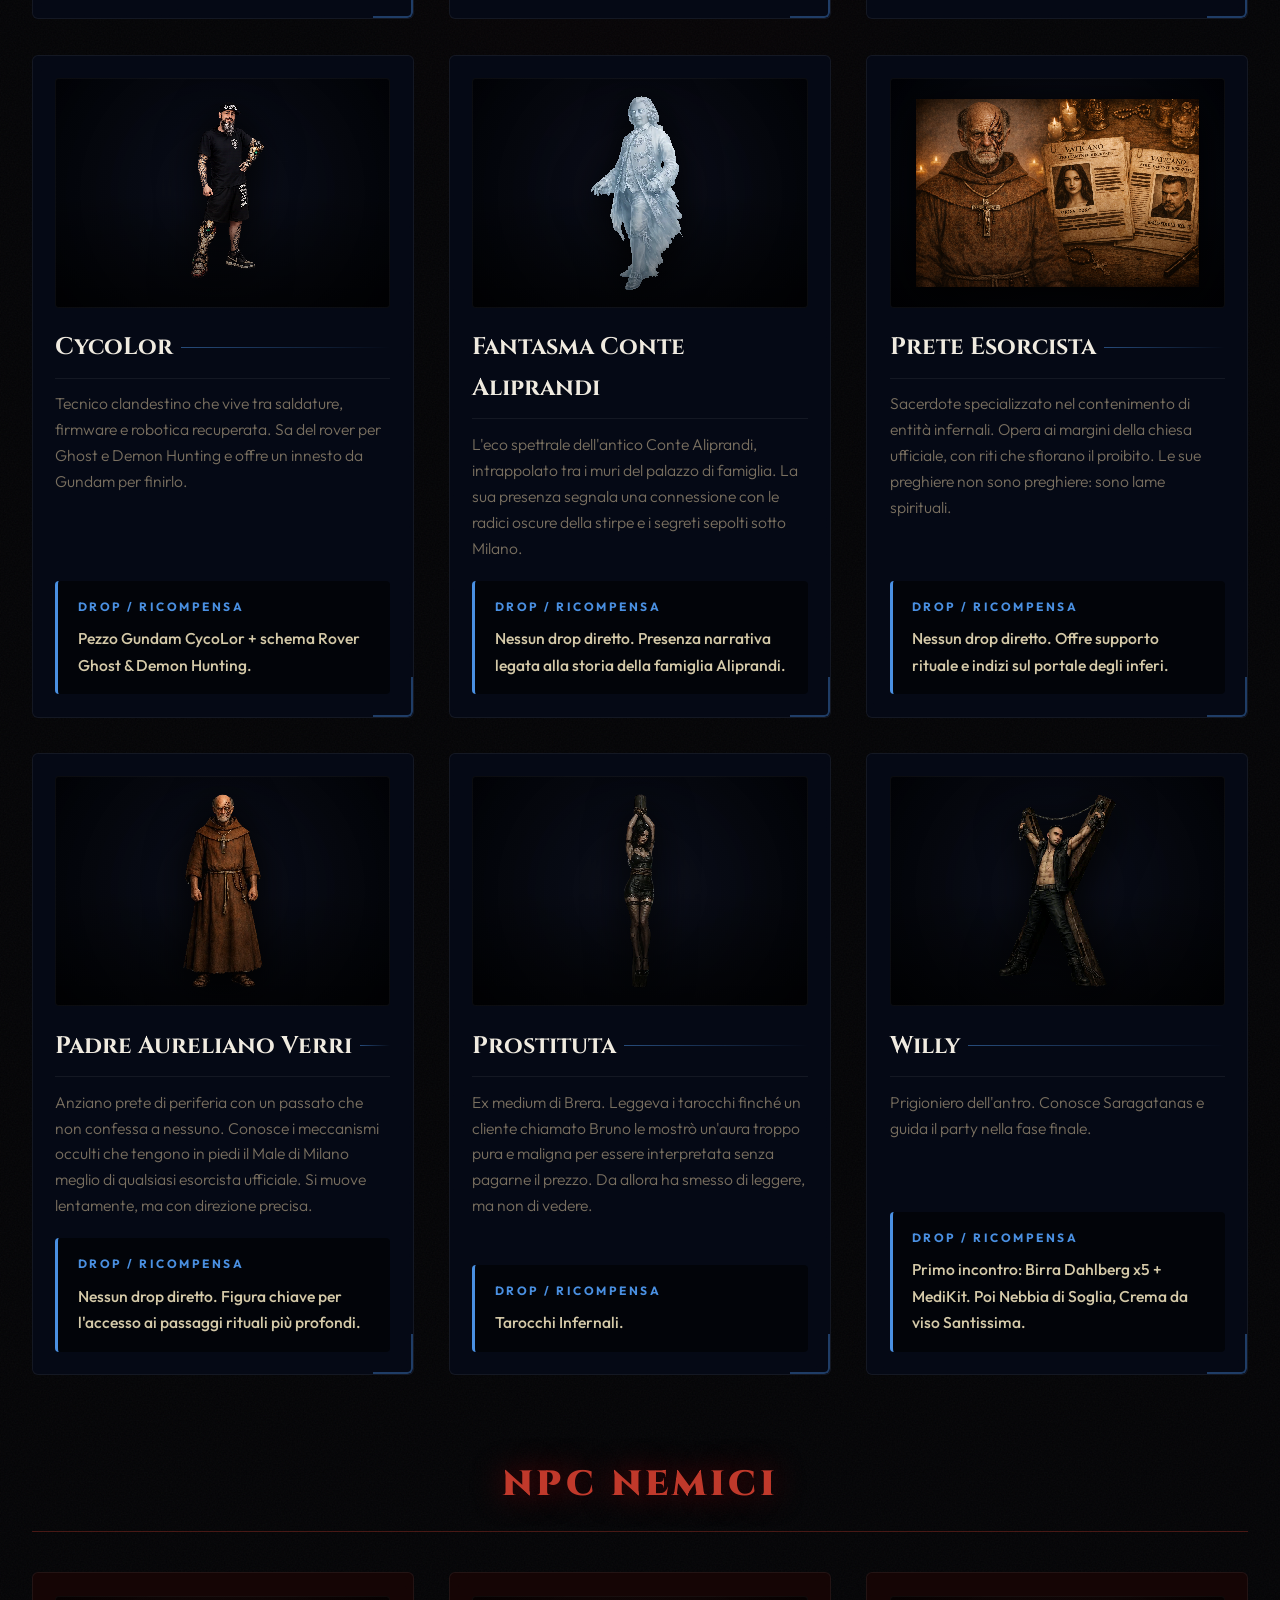
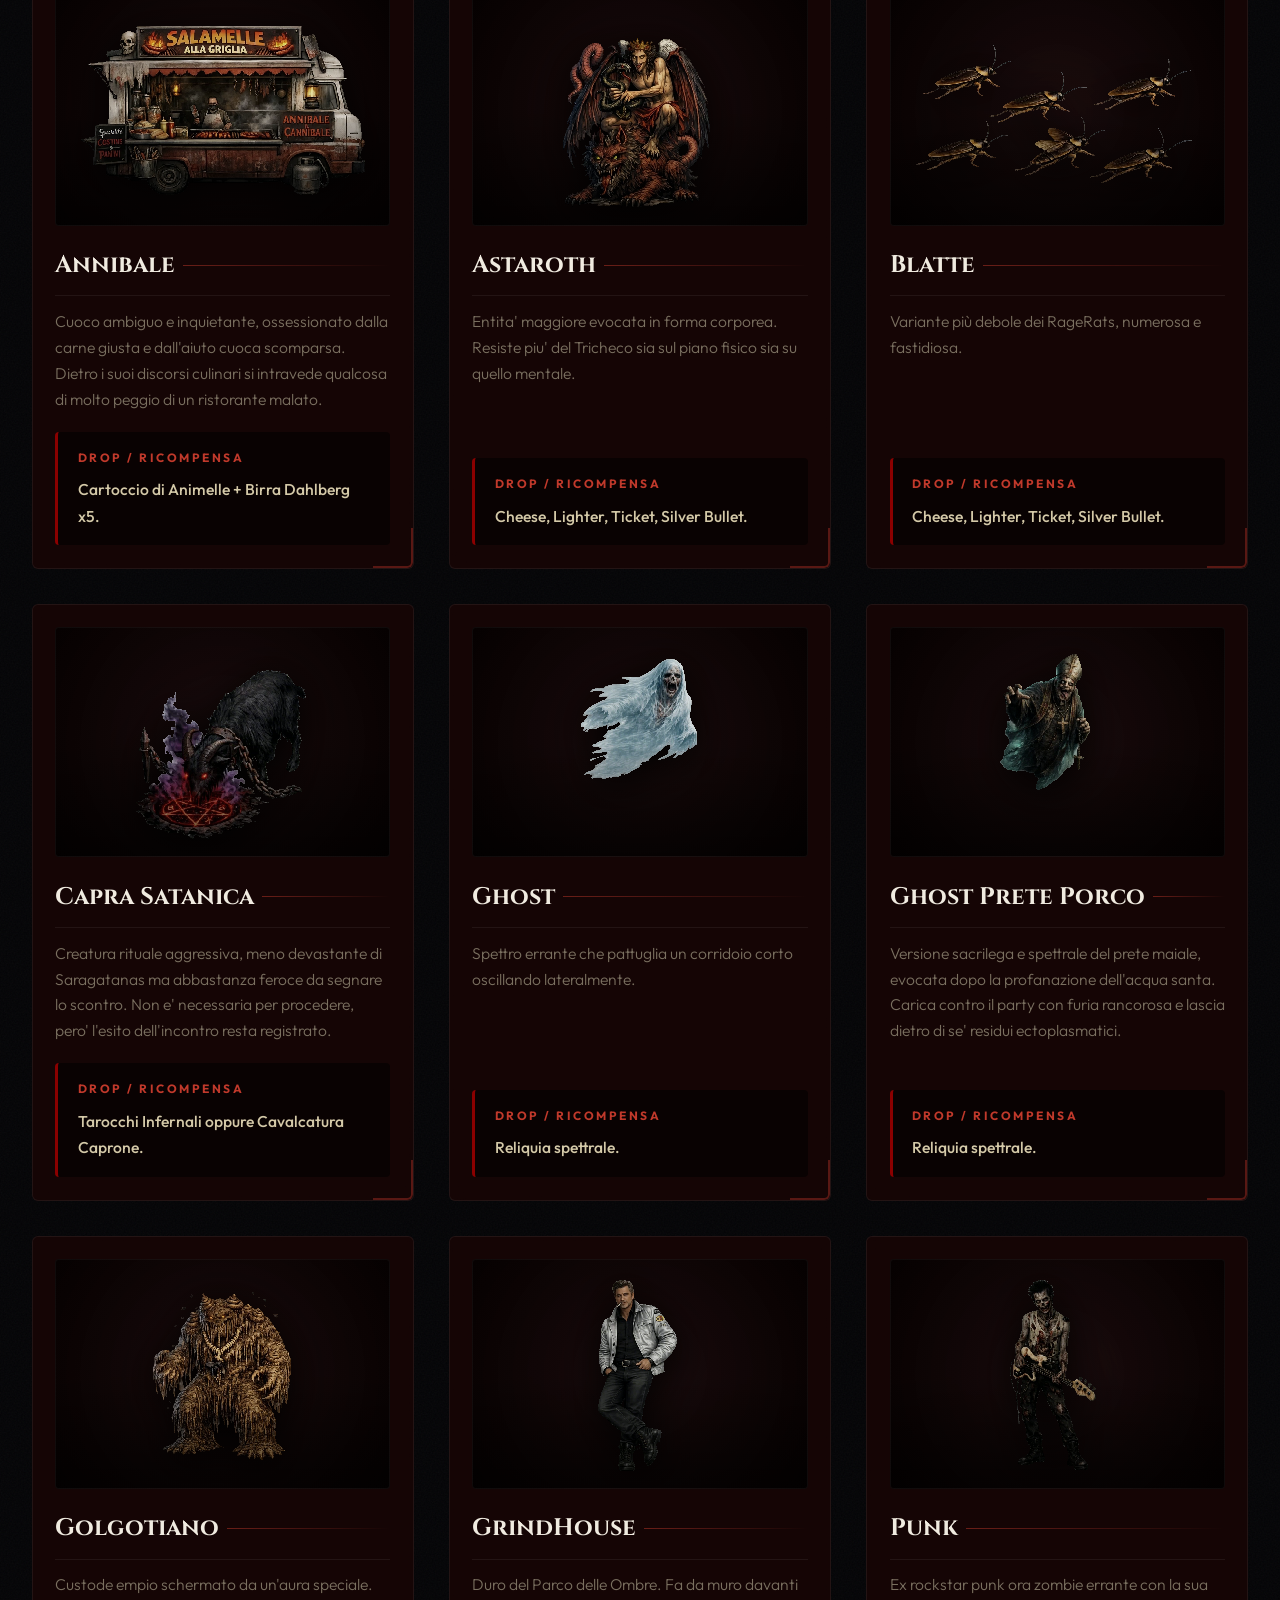
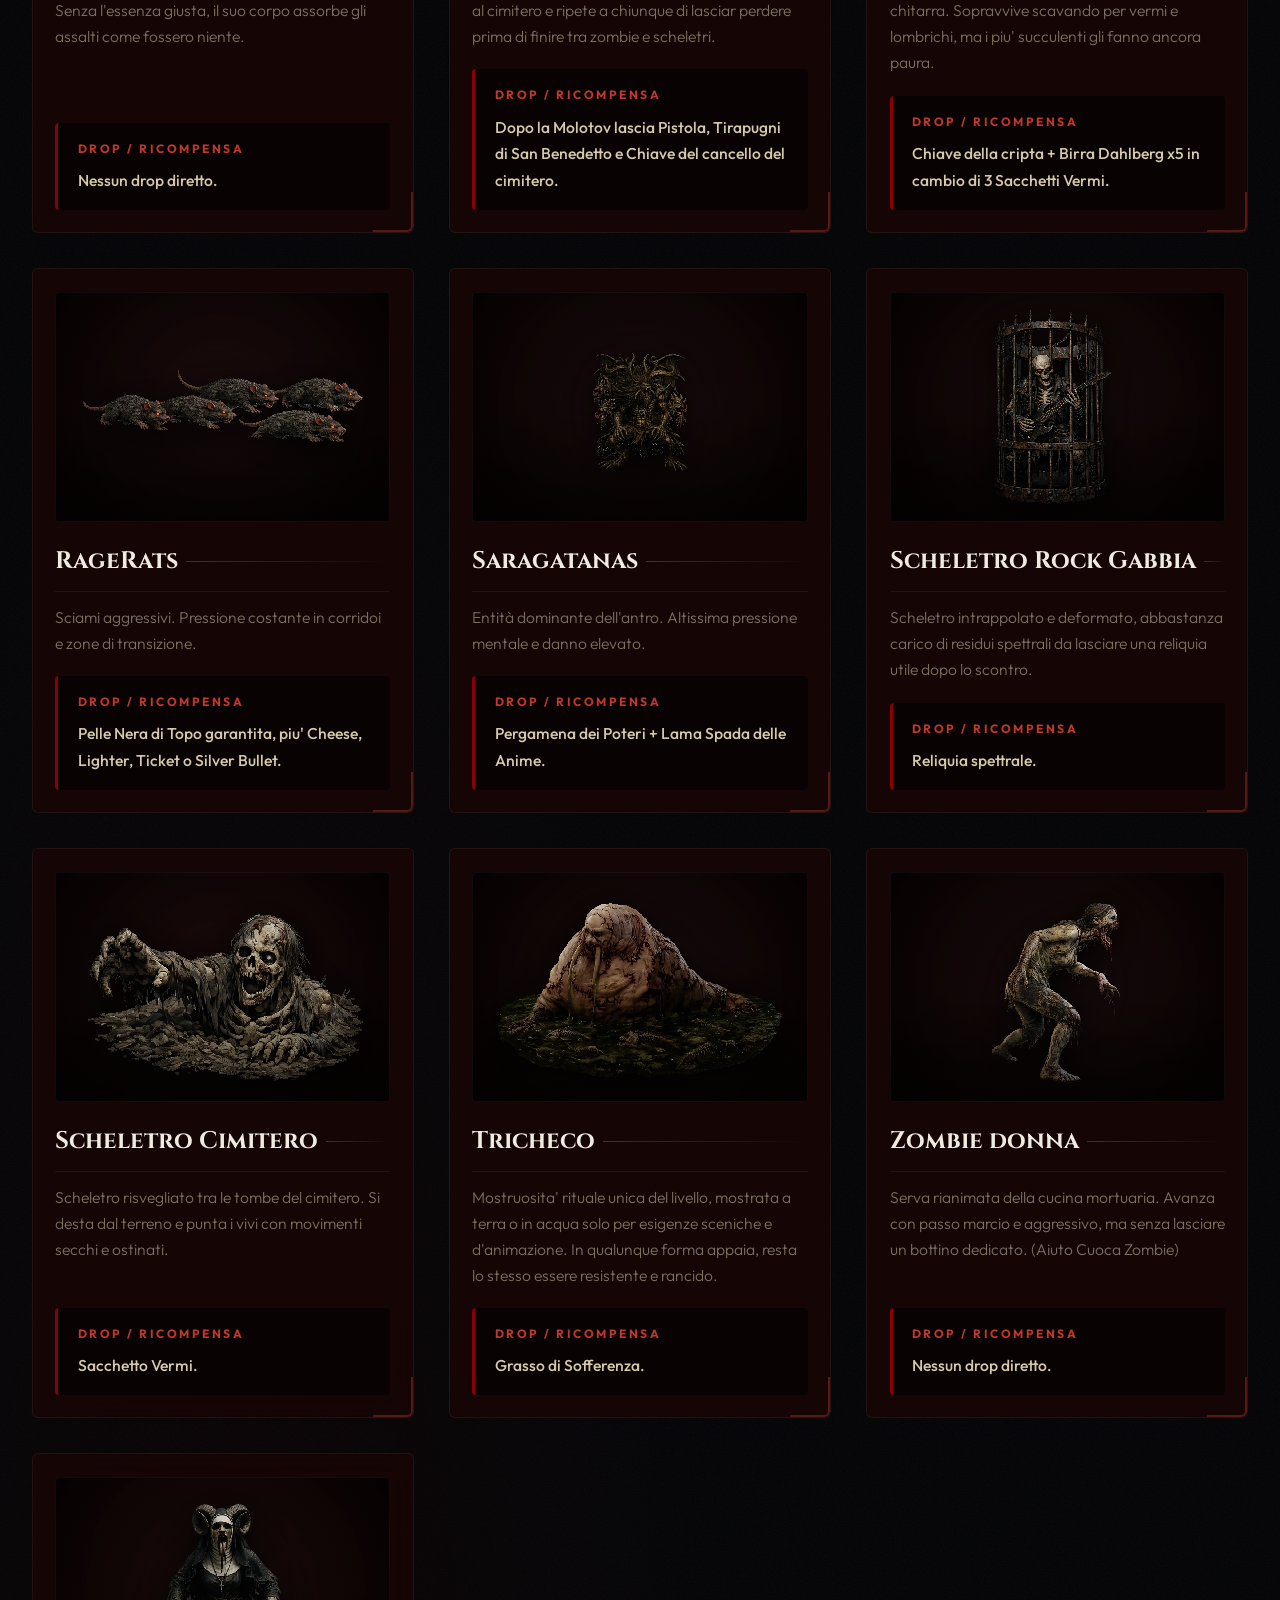
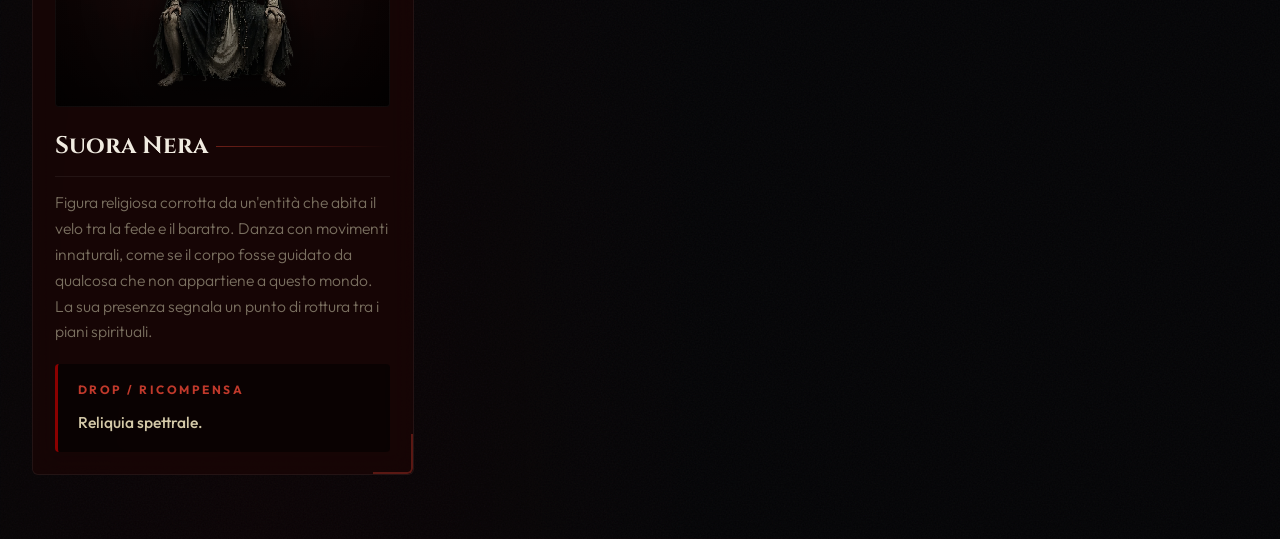
==== commit 47e2c37e: "nuovi NPC e Oggetti" ====
--- a/compendio.html
+++ b/compendio.html
@@ -12,6 +12,115 @@
     header{text-align:center;padding:5rem 2rem 3rem;background:linear-gradient(to bottom,rgba(139,0,0,0.08),var(--bg-void));border-bottom:1px solid rgba(255,255,255,0.04);margin-bottom:2rem}
     header h1{font-family:"Cinzel",serif;font-size:clamp(2rem,5vw,4rem);color:var(--text-bright);text-transform:uppercase;letter-spacing:3px;text-shadow:0 0 40px var(--blood-glow)}
     header p{color:var(--text-dim);font-size:1.1rem;max-width:700px;margin:1rem auto 0}
+
+    /* ── LIGHTBOX ─────────────────────────────────────────── */
+    .npc-img { cursor: zoom-in; }
+
+    #lightbox {
+        display:none; position:fixed; inset:0; z-index:9999;
+        background:rgba(0,0,0,0.93); backdrop-filter:blur(12px);
+        align-items:center; justify-content:center; padding:2rem;
+        animation:lb-fade-in 0.3s ease forwards;
+    }
+    #lightbox.open { display:flex; }
+    @keyframes lb-fade-in { from{opacity:0} to{opacity:1} }
+
+    #lightbox-close {
+        position:fixed; top:1.4rem; right:1.8rem;
+        width:44px; height:44px; background:rgba(139,0,0,0.75);
+        border:1px solid rgba(192,57,43,0.6); border-radius:50%;
+        color:#fff; font-size:1.4rem; line-height:1; cursor:pointer;
+        display:flex; align-items:center; justify-content:center;
+        transition:background 0.25s, transform 0.2s; z-index:10000;
+    }
+    #lightbox-close:hover { background:var(--blood-bright); transform:scale(1.12) rotate(90deg); }
+
+    /* content: immagine + pannello info affiancati */
+    #lb-content {
+        display:flex; align-items:flex-start; gap:2.5rem;
+        max-width:88vw; max-height:86vh;
+    }
+    #lb-img-wrap {
+        flex:0 0 auto;
+        display:flex; align-items:center; justify-content:center;
+    }
+    #lightbox-img {
+        max-width:48vw; max-height:82vh;
+        object-fit:contain; border-radius:8px;
+        box-shadow:0 0 0 1px rgba(255,255,255,0.08),
+                   0 30px 80px rgba(0,0,0,0.9),
+                   0 0 60px rgba(139,0,0,0.25);
+        transition:opacity 0.18s ease, transform 0.18s ease;
+        cursor:default; display:block;
+    }
+
+    /* pannello info */
+    #lb-info {
+        flex:1; min-width:220px; max-width:340px;
+        max-height:82vh; overflow-y:auto;
+        display:flex; flex-direction:column; gap:1.2rem;
+        padding:0.4rem 0;
+        scrollbar-width:thin; scrollbar-color:rgba(192,57,43,0.5) transparent;
+    }
+    #lb-info::-webkit-scrollbar { width:4px; }
+    #lb-info::-webkit-scrollbar-thumb { background:rgba(192,57,43,0.5); border-radius:2px; }
+    #lb-name {
+        font-family:'Cinzel',serif; font-size:1.5rem; font-weight:900;
+        color:var(--text-bright); text-transform:uppercase;
+        letter-spacing:2px; line-height:1.1; margin:0;
+        text-shadow:0 0 30px var(--blood-glow);
+        border-bottom:1px solid rgba(139,0,0,0.35); padding-bottom:0.8rem;
+    }
+    #lb-bio {
+        color:var(--text-dim); font-size:0.95rem;
+        font-weight:300; line-height:1.8; margin:0;
+    }
+    #lb-drop {
+        display:none;
+        padding:1rem 1.2rem;
+        background:rgba(0,0,0,0.45);
+        border:1px solid rgba(192,57,43,0.28);
+        border-radius:6px;
+    }
+    .lb-drop-label {
+        display:block; font-size:0.68rem; font-weight:700;
+        letter-spacing:3px; text-transform:uppercase;
+        color:var(--accent-gold); opacity:0.85; margin-bottom:0.5rem;
+    }
+    .lb-drop-item {
+        display:block; color:var(--bone); font-size:0.88rem; line-height:1.65;
+    }
+
+    .lb-arrow {
+        position:fixed; top:50%; transform:translateY(-50%);
+        width:54px; height:54px; background:rgba(139,0,0,0.65);
+        border:1px solid rgba(192,57,43,0.55); border-radius:50%;
+        color:#fff; font-size:1.6rem; cursor:pointer;
+        display:flex; align-items:center; justify-content:center;
+        transition:background 0.25s, transform 0.2s;
+        z-index:10000; line-height:1;
+    }
+    #lb-prev { left:1rem; }
+    #lb-next { right:1rem; }
+    .lb-arrow:hover { background:var(--blood-bright); transform:translateY(-50%) scale(1.12); }
+
+    #lb-dots {
+        position:fixed; bottom:1.6rem; left:50%; transform:translateX(-50%);
+        display:flex; gap:10px; z-index:10000;
+    }
+    .lb-dot {
+        width:9px; height:9px; border-radius:50%;
+        background:rgba(255,255,255,0.25); border:1px solid rgba(192,57,43,0.4);
+        cursor:pointer; transition:background 0.25s, transform 0.2s;
+    }
+    .lb-dot.active { background:var(--blood-bright); transform:scale(1.3); border-color:var(--blood-bright); }
+    .lb-dot:hover  { background:rgba(192,57,43,0.65); }
+
+    @media (max-width:700px) {
+        #lb-content  { flex-direction:column; max-width:90vw; }
+        #lightbox-img{ max-width:85vw; max-height:45vh; }
+        #lb-info     { max-width:85vw; max-height:32vh; min-width:unset; }
+    }
 </style>
 </head>
 <body>
@@ -197,10 +306,10 @@
                     <img src="images/cycolor_img.png" alt="CycoLor" class="npc-img">
                 </div>
                 <h3 class="npc-name">CycoLor<span class="name-line"></span></h3>
-                <p class="npc-bio">[Dati non presenti nel Codex]</p>
-                <div class="npc-drop">
-                    <span class="drop-label">Drop / Ricompensa</span>
-                    <span class="drop-item">[Dati non presenti nel Codex]</span>
+                <p class="npc-bio">Tecnico clandestino che vive tra saldature, firmware e robotica recuperata. Sa del rover per Ghost e Demon Hunting e offre un innesto da Gundam per finirlo.</p>
+                <div class="npc-drop">
+                    <span class="drop-label">Drop / Ricompensa</span>
+                    <span class="drop-item">Pezzo Gundam CycoLor + schema Rover Ghost &amp; Demon Hunting.</span>
                 </div>
             </div>
 
@@ -209,10 +318,10 @@
                     <img src="images/fantasma_conte_aliprandi_img.png" alt="Fantasma Conte Aliprandi" class="npc-img">
                 </div>
                 <h3 class="npc-name">Fantasma Conte Aliprandi<span class="name-line"></span></h3>
-                <p class="npc-bio">Fantasma del Conte Aliprandi.</p>
-                <div class="npc-drop">
-                    <span class="drop-label">Drop / Ricompensa</span>
-                    <span class="drop-item">[Dati non presenti nel Codex]</span>
+                <p class="npc-bio">L'eco spettrale dell'antico Conte Aliprandi, intrappolato tra i muri del palazzo di famiglia. La sua presenza segnala una connessione con le radici oscure della stirpe e i segreti sepolti sotto Milano.</p>
+                <div class="npc-drop">
+                    <span class="drop-label">Drop / Ricompensa</span>
+                    <span class="drop-item">Nessun drop diretto. Presenza narrativa legata alla storia della famiglia Aliprandi.</span>
                 </div>
             </div>
 
@@ -221,10 +330,34 @@
                     <img src="images/prete_esorcista_img.png" alt="Prete Esorcista" class="npc-img">
                 </div>
                 <h3 class="npc-name">Prete Esorcista<span class="name-line"></span></h3>
-                <p class="npc-bio">[Dati non presenti nel Codex]</p>
-                <div class="npc-drop">
-                    <span class="drop-label">Drop / Ricompensa</span>
-                    <span class="drop-item">[Dati non presenti nel Codex]</span>
+                <p class="npc-bio">Sacerdote specializzato nel contenimento di entità infernali. Opera ai margini della chiesa ufficiale, con riti che sfiorano il proibito. Le sue preghiere non sono preghiere: sono lame spirituali.</p>
+                <div class="npc-drop">
+                    <span class="drop-label">Drop / Ricompensa</span>
+                    <span class="drop-item">Nessun drop diretto. Offre supporto rituale e indizi sul portale degli inferi.</span>
+                </div>
+            </div>
+
+            <div class="npc-card neutral">
+                <div class="npc-img-container">
+                    <img src="images/padre_aureliano_verri_img.png" alt="Padre Aureliano Verri" class="npc-img">
+                </div>
+                <h3 class="npc-name">Padre Aureliano Verri<span class="name-line"></span></h3>
+                <p class="npc-bio">Anziano prete di periferia con un passato che non confessa a nessuno. Conosce i meccanismi occulti che tengono in piedi il Male di Milano meglio di qualsiasi esorcista ufficiale. Si muove lentamente, ma con direzione precisa.</p>
+                <div class="npc-drop">
+                    <span class="drop-label">Drop / Ricompensa</span>
+                    <span class="drop-item">Nessun drop diretto. Figura chiave per l'accesso ai passaggi rituali più profondi.</span>
+                </div>
+            </div>
+
+            <div class="npc-card neutral">
+                <div class="npc-img-container">
+                    <img src="images/prostituta_img.png" alt="Prostituta" class="npc-img">
+                </div>
+                <h3 class="npc-name">Prostituta<span class="name-line"></span></h3>
+                <p class="npc-bio">Ex medium di Brera. Leggeva i tarocchi finché un cliente chiamato Bruno le mostrò un'aura troppo pura e maligna per essere interpretata senza pagarne il prezzo. Da allora ha smesso di leggere, ma non di vedere.</p>
+                <div class="npc-drop">
+                    <span class="drop-label">Drop / Ricompensa</span>
+                    <span class="drop-item">Tarocchi Infernali.</span>
                 </div>
             </div>
 
@@ -430,19 +563,91 @@
                     <span class="drop-item">Nessun drop diretto.</span>
                 </div>
             </div>
+
+            <div class="npc-card enemy">
+                <div class="npc-img-container">
+                    <img src="images/suora_nera_img.png" alt="Suora Nera" class="npc-img">
+                </div>
+                <h3 class="npc-name">Suora Nera<span class="name-line"></span></h3>
+                <p class="npc-bio">Figura religiosa corrotta da un'entità che abita il velo tra la fede e il baratro. Danza con movimenti innaturali, come se il corpo fosse guidato da qualcosa che non appartiene a questo mondo. La sua presenza segnala un punto di rottura tra i piani spirituali.</p>
+                <div class="npc-drop">
+                    <span class="drop-label">Drop / Ricompensa</span>
+                    <span class="drop-item">Reliquia spettrale.</span>
+                </div>
+            </div>
         </div>
 
     </div>
+
+    <!-- ── LIGHTBOX OVERLAY ──────────────────────────────── -->
+    <div id="lightbox" role="dialog" aria-modal="true" aria-label="Immagine ingrandita">
+        <button id="lightbox-close" onclick="closeLightbox()" title="Chiudi (ESC)">&times;</button>
+        <button id="lb-prev" class="lb-arrow" onclick="lbNav(-1)" title="Precedente">&#8592;</button>
+        <div id="lb-content">
+            <div id="lb-img-wrap">
+                <img id="lightbox-img" src="" alt="">
+            </div>
+            <div id="lb-info">
+                <h3 id="lb-name"></h3>
+                <p  id="lb-bio"></p>
+                <div id="lb-drop"></div>
+            </div>
+        </div>
+        <button id="lb-next" class="lb-arrow" onclick="lbNav(1)" title="Successiva">&#8594;</button>
+        <div id="lb-dots"></div>
+    </div>
+
     <script>
-        document.addEventListener('DOMContentLoaded', () => {
-            const cards = document.querySelectorAll('.npc-card');
-            cards.forEach((card, index) => {
-                card.style.animationDelay = `${index * 0.03}s`;
+        document.querySelectorAll('.npc-card').forEach((c,i)=>{ c.style.animationDelay=`${i*0.04}s`; });
+
+        let lbImages=[], lbIndex=0;
+
+        function openLightbox(data) {
+            lbImages=[data]; lbIndex=0;
+            renderLbSlide();
+            document.getElementById('lightbox').classList.add('open');
+            document.body.style.overflow='hidden';
+        }
+        function renderLbSlide() {
+            const d=lbImages[lbIndex];
+            const img=document.getElementById('lightbox-img');
+            img.style.opacity='0'; img.style.transform='scale(0.93)';
+            setTimeout(()=>{ img.src=d.src; img.alt=d.alt;
+                img.style.opacity='1'; img.style.transform='scale(1)'; },180);
+            document.getElementById('lb-name').textContent = d.name;
+            document.getElementById('lb-bio').textContent  = d.bio;
+            const dropEl=document.getElementById('lb-drop');
+            if(d.drop){ dropEl.innerHTML=`<span class="lb-drop-label">${d.dropLabel}</span><span class="lb-drop-item">${d.drop}</span>`; dropEl.style.display='block'; }
+            else { dropEl.style.display='none'; }
+            const dotsEl=document.getElementById('lb-dots');
+            dotsEl.innerHTML=lbImages.map((_,i)=>`<span class="lb-dot${i===lbIndex?' active':''}" onclick="lbGoTo(${i})"></span>`).join('');
+            document.getElementById('lb-prev').style.visibility=lbImages.length>1?'visible':'hidden';
+            document.getElementById('lb-next').style.visibility=lbImages.length>1?'visible':'hidden';
+        }
+        function lbNav(dir) { lbIndex=(lbIndex+dir+lbImages.length)%lbImages.length; renderLbSlide(); }
+        function lbGoTo(i)  { lbIndex=i; renderLbSlide(); }
+        function closeLightbox() {
+            document.getElementById('lightbox').classList.remove('open');
+            document.body.style.overflow='';
+            setTimeout(()=>{ document.getElementById('lightbox-img').src=''; },300);
+        }
+        document.getElementById('lightbox').addEventListener('click',function(e){ if(e.target===this) closeLightbox(); });
+        document.addEventListener('keydown',function(e){
+            if(!document.getElementById('lightbox').classList.contains('open')) return;
+            if(e.key==='Escape') closeLightbox();
+            if(e.key==='ArrowLeft') lbNav(-1);
+            if(e.key==='ArrowRight') lbNav(1);
+        });
+        document.querySelectorAll('.npc-img-container .npc-img').forEach(function(img){
+            img.addEventListener('click',function(){
+                const card=img.closest('.npc-card');
+                const name=(card?.querySelector('.npc-name')?.childNodes[0]?.textContent||'').trim();
+                const bio =(card?.querySelector('.npc-bio')?.textContent||'').trim();
+                const drop=(card?.querySelector('.drop-item')?.textContent||'').trim();
+                const dropLabel=(card?.querySelector('.drop-label')?.textContent||'Drop / Ricompensa').trim();
+                openLightbox({src:img.getAttribute('src'),alt:img.getAttribute('alt')||'',name,bio,drop,dropLabel});
             });
         });
     </script>
-<script>
-document.querySelectorAll('.npc-card').forEach((c,i)=>{c.style.animationDelay=`${i*0.04}s`;});
-</script>
 </body>
 </html>
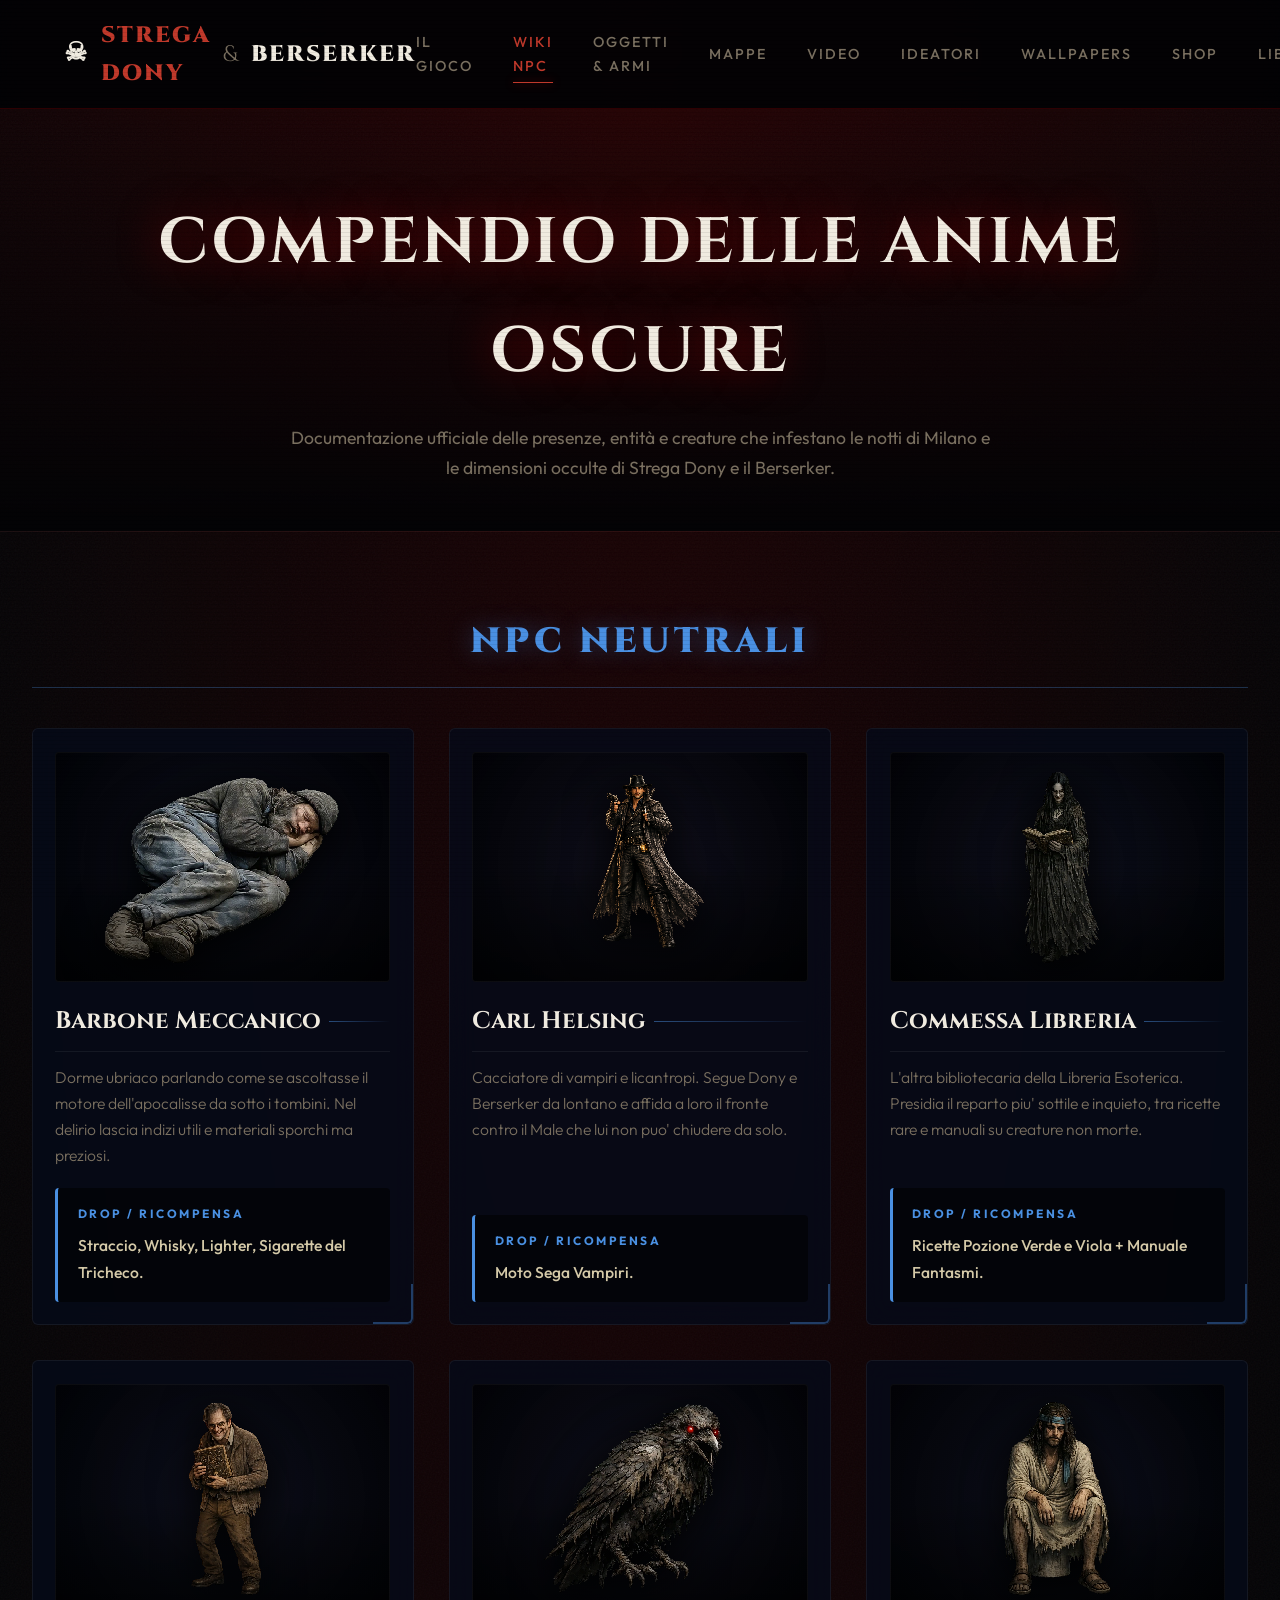
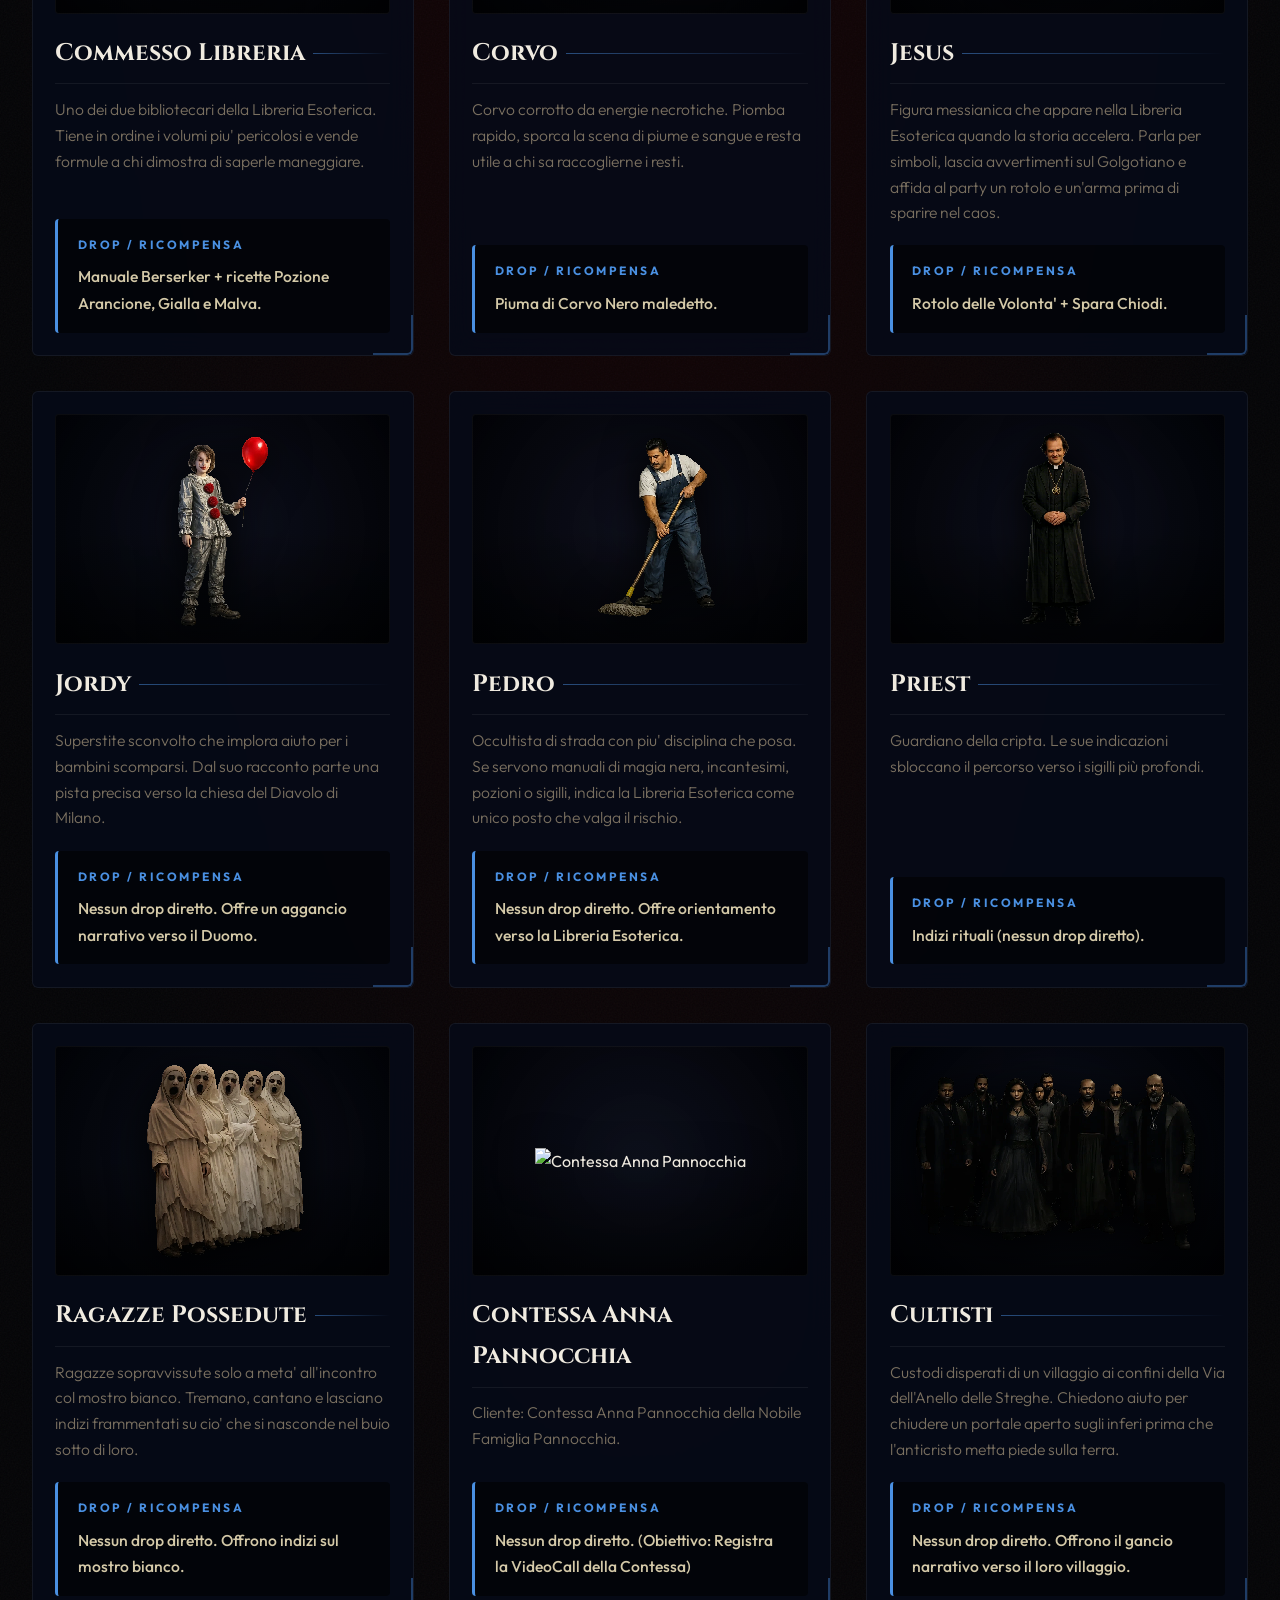
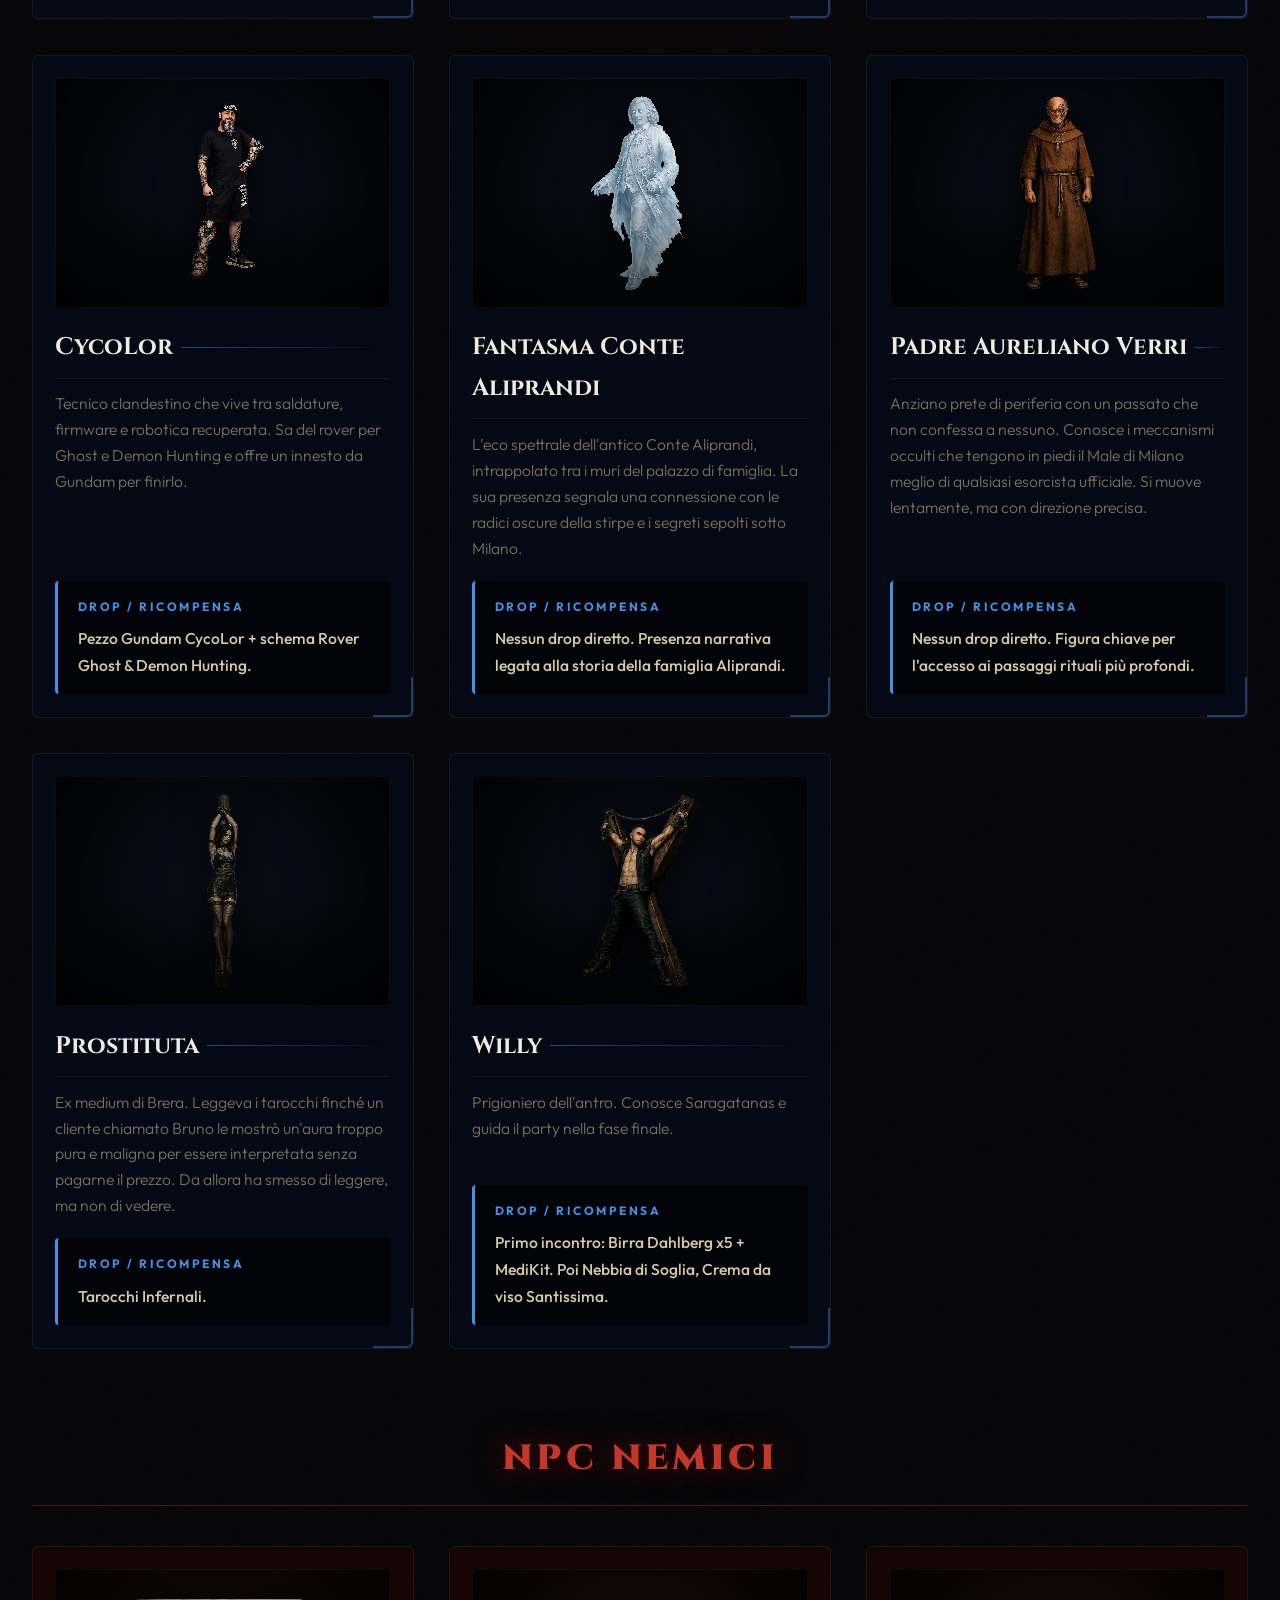
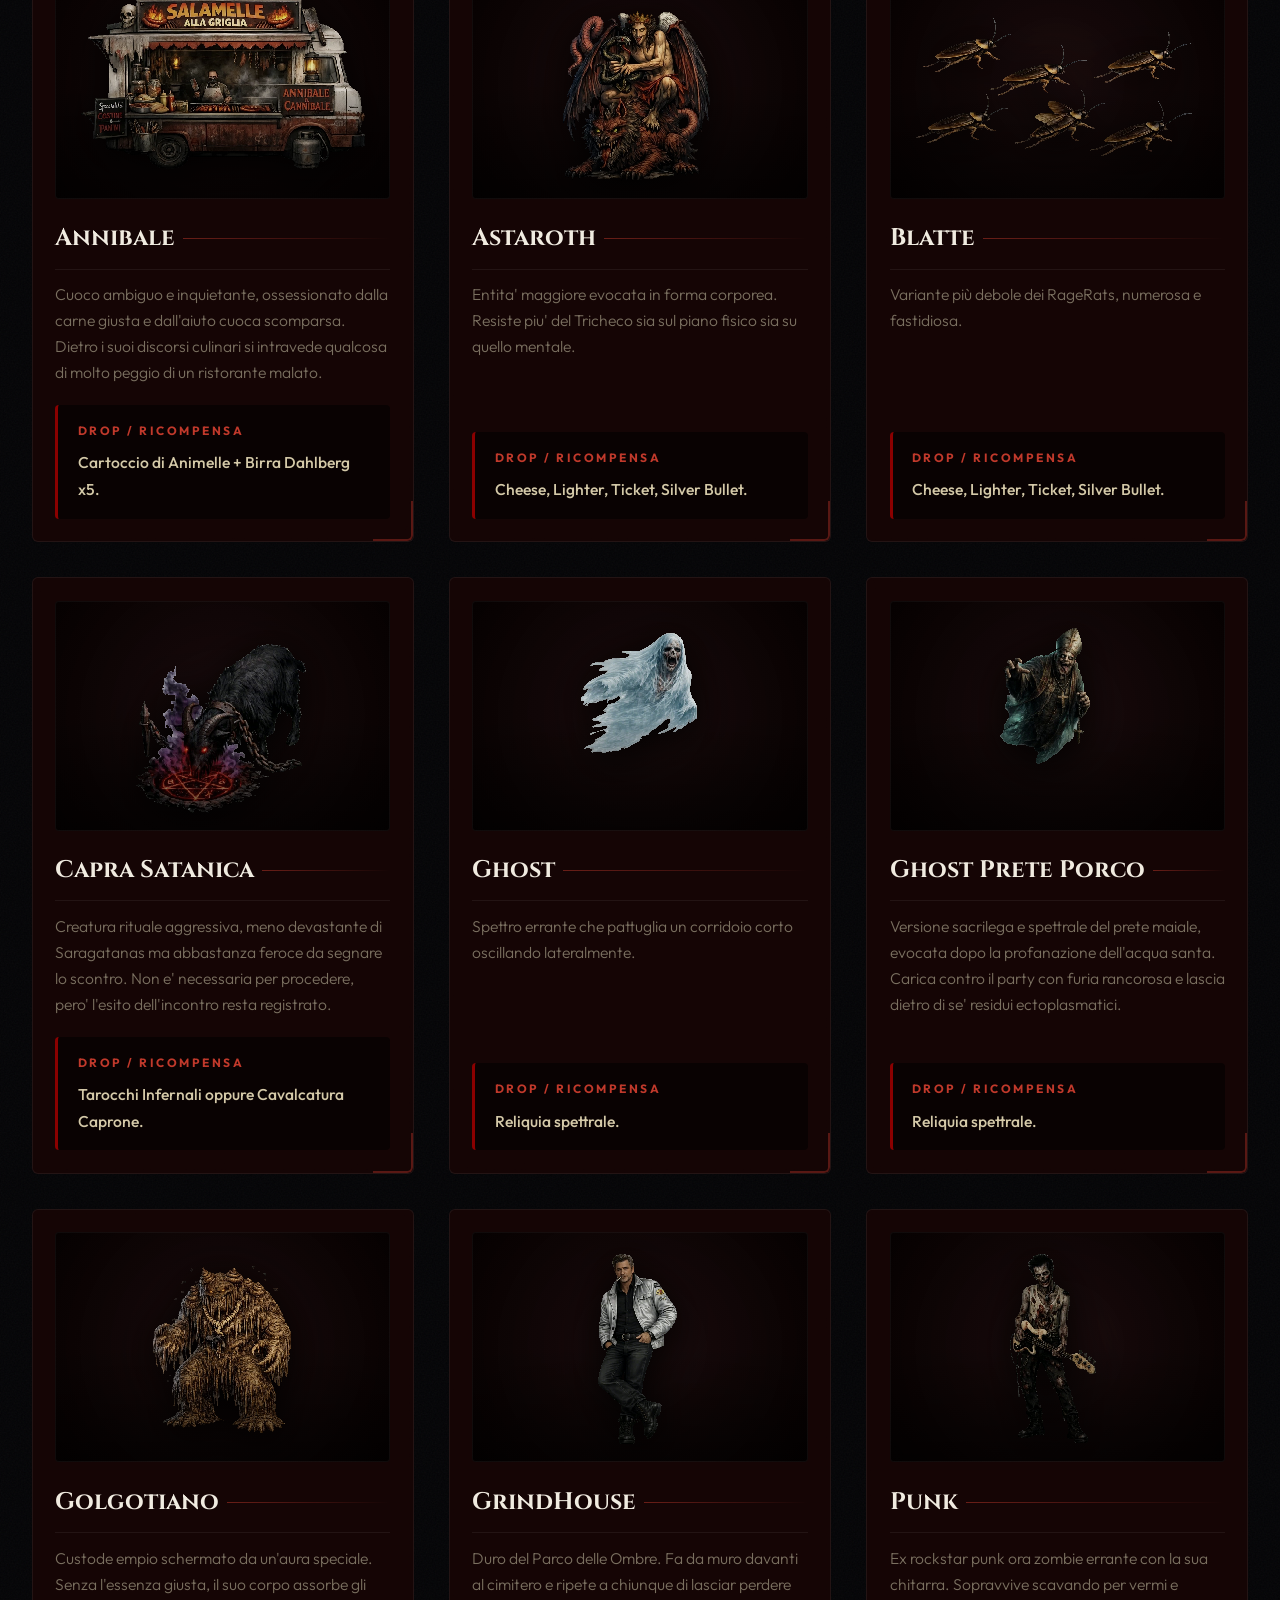
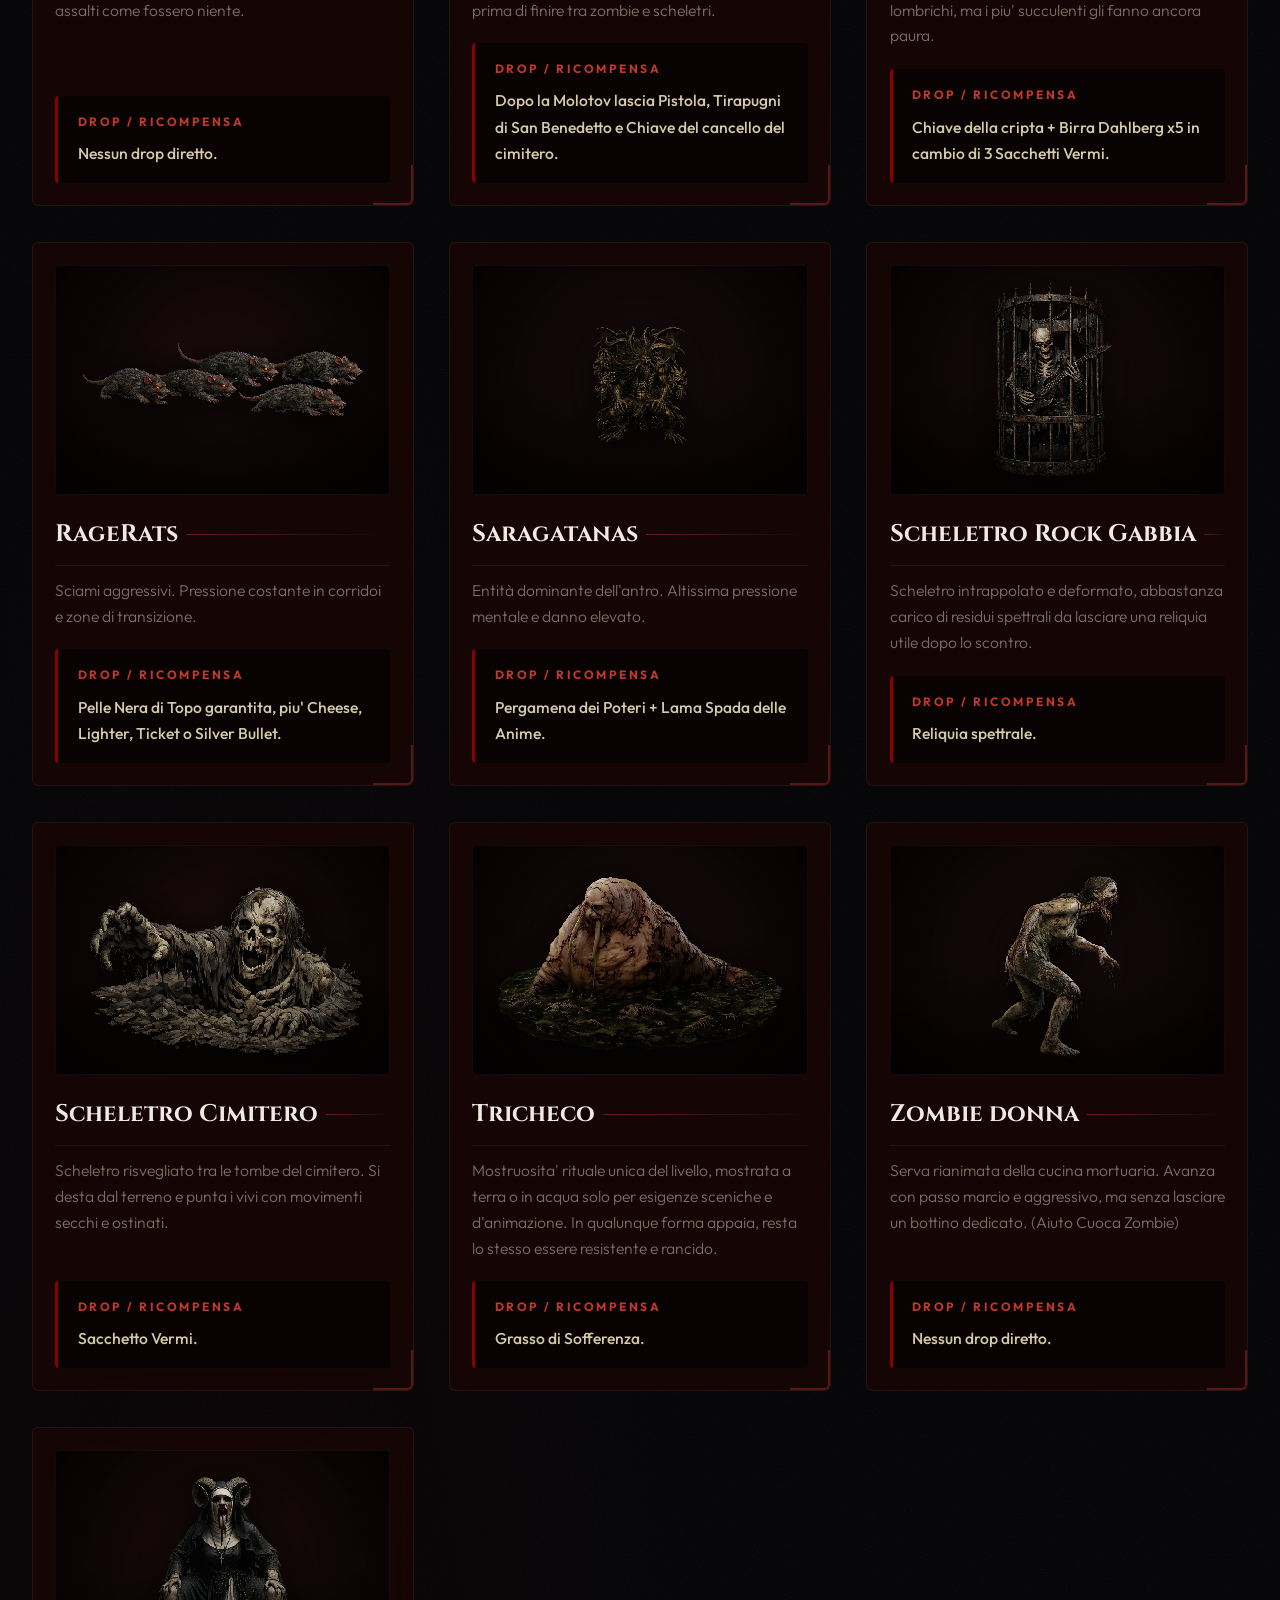
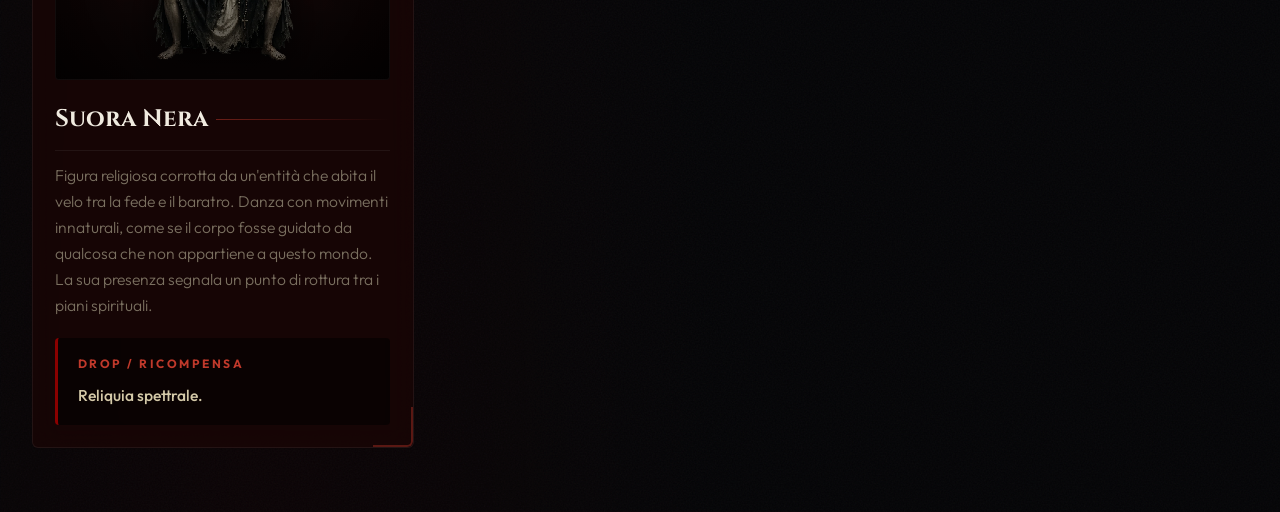
==== commit 44a2794a: "oggetti ridondanti" ====
--- a/compendio.html
+++ b/compendio.html
@@ -322,18 +322,6 @@
                 <div class="npc-drop">
                     <span class="drop-label">Drop / Ricompensa</span>
                     <span class="drop-item">Nessun drop diretto. Presenza narrativa legata alla storia della famiglia Aliprandi.</span>
-                </div>
-            </div>
-
-            <div class="npc-card neutral">
-                <div class="npc-img-container">
-                    <img src="images/prete_esorcista_img.png" alt="Prete Esorcista" class="npc-img">
-                </div>
-                <h3 class="npc-name">Prete Esorcista<span class="name-line"></span></h3>
-                <p class="npc-bio">Sacerdote specializzato nel contenimento di entità infernali. Opera ai margini della chiesa ufficiale, con riti che sfiorano il proibito. Le sue preghiere non sono preghiere: sono lame spirituali.</p>
-                <div class="npc-drop">
-                    <span class="drop-label">Drop / Ricompensa</span>
-                    <span class="drop-item">Nessun drop diretto. Offre supporto rituale e indizi sul portale degli inferi.</span>
                 </div>
             </div>
 
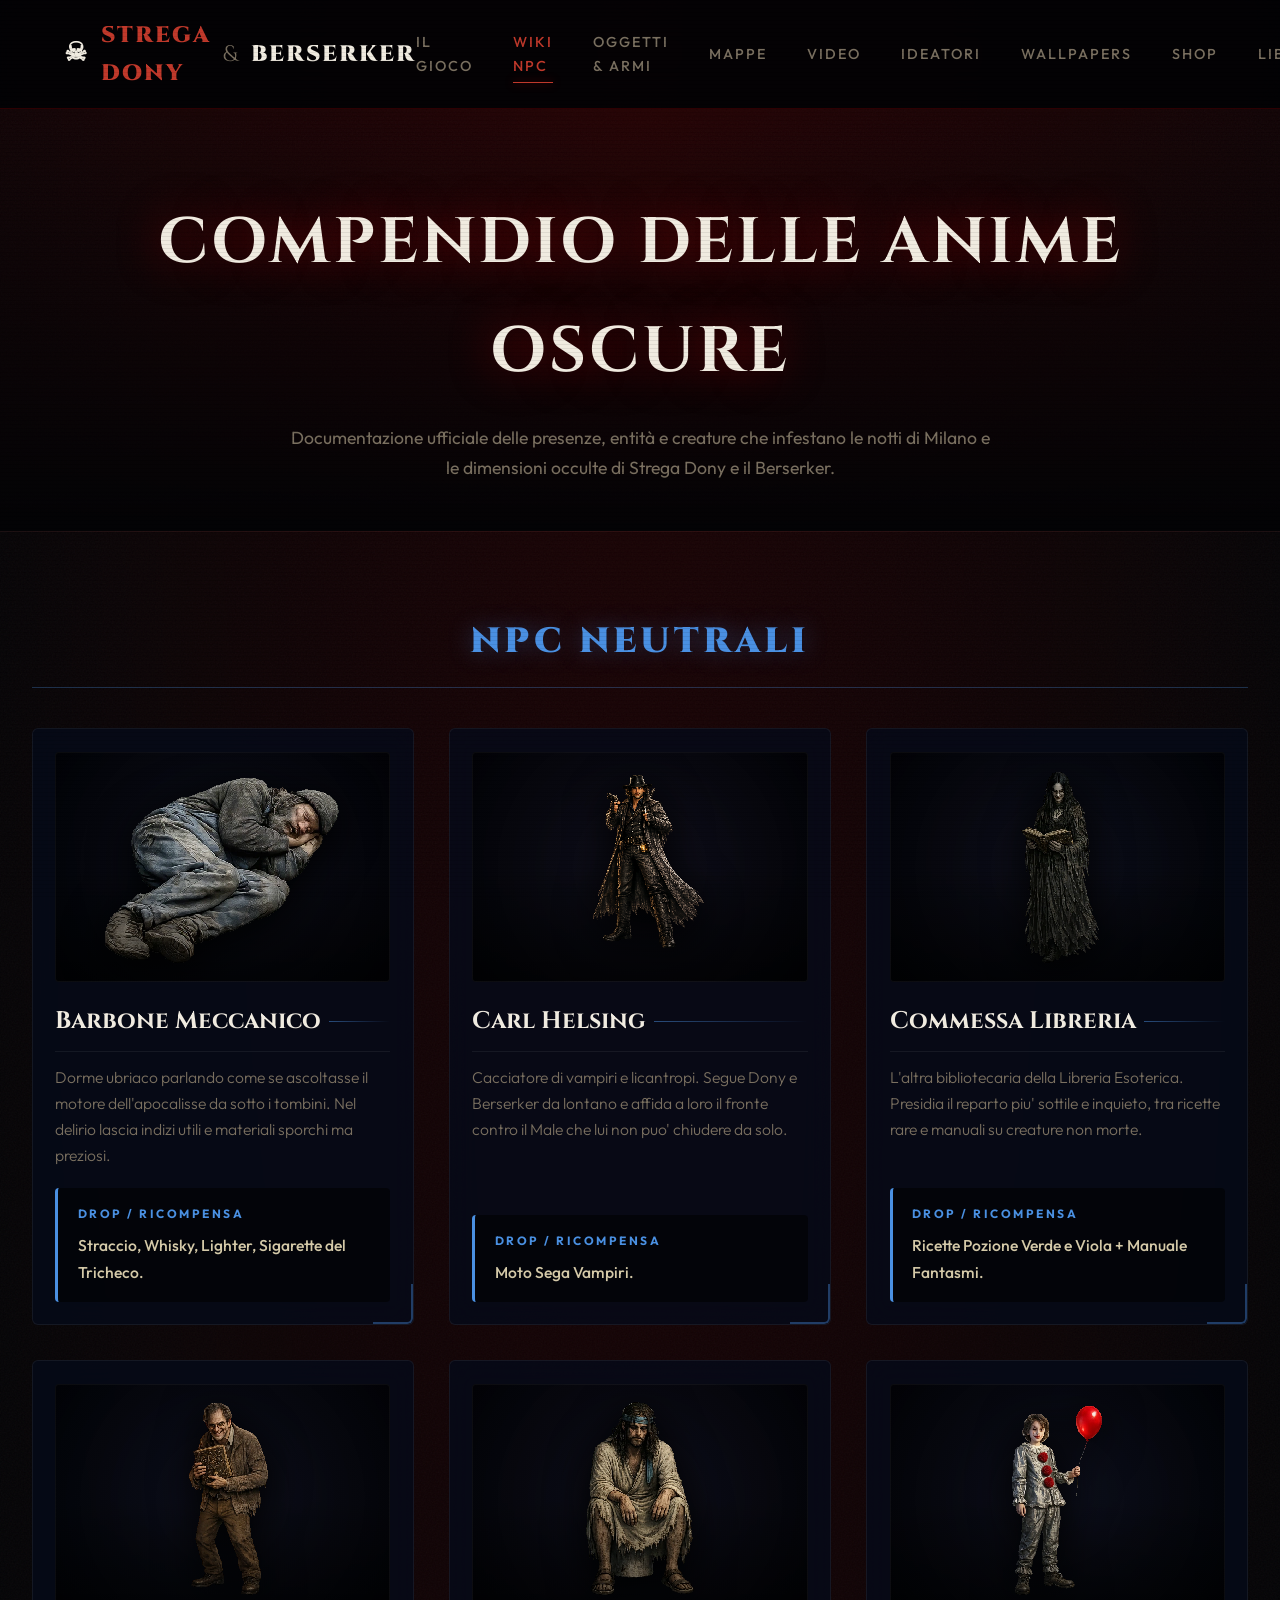
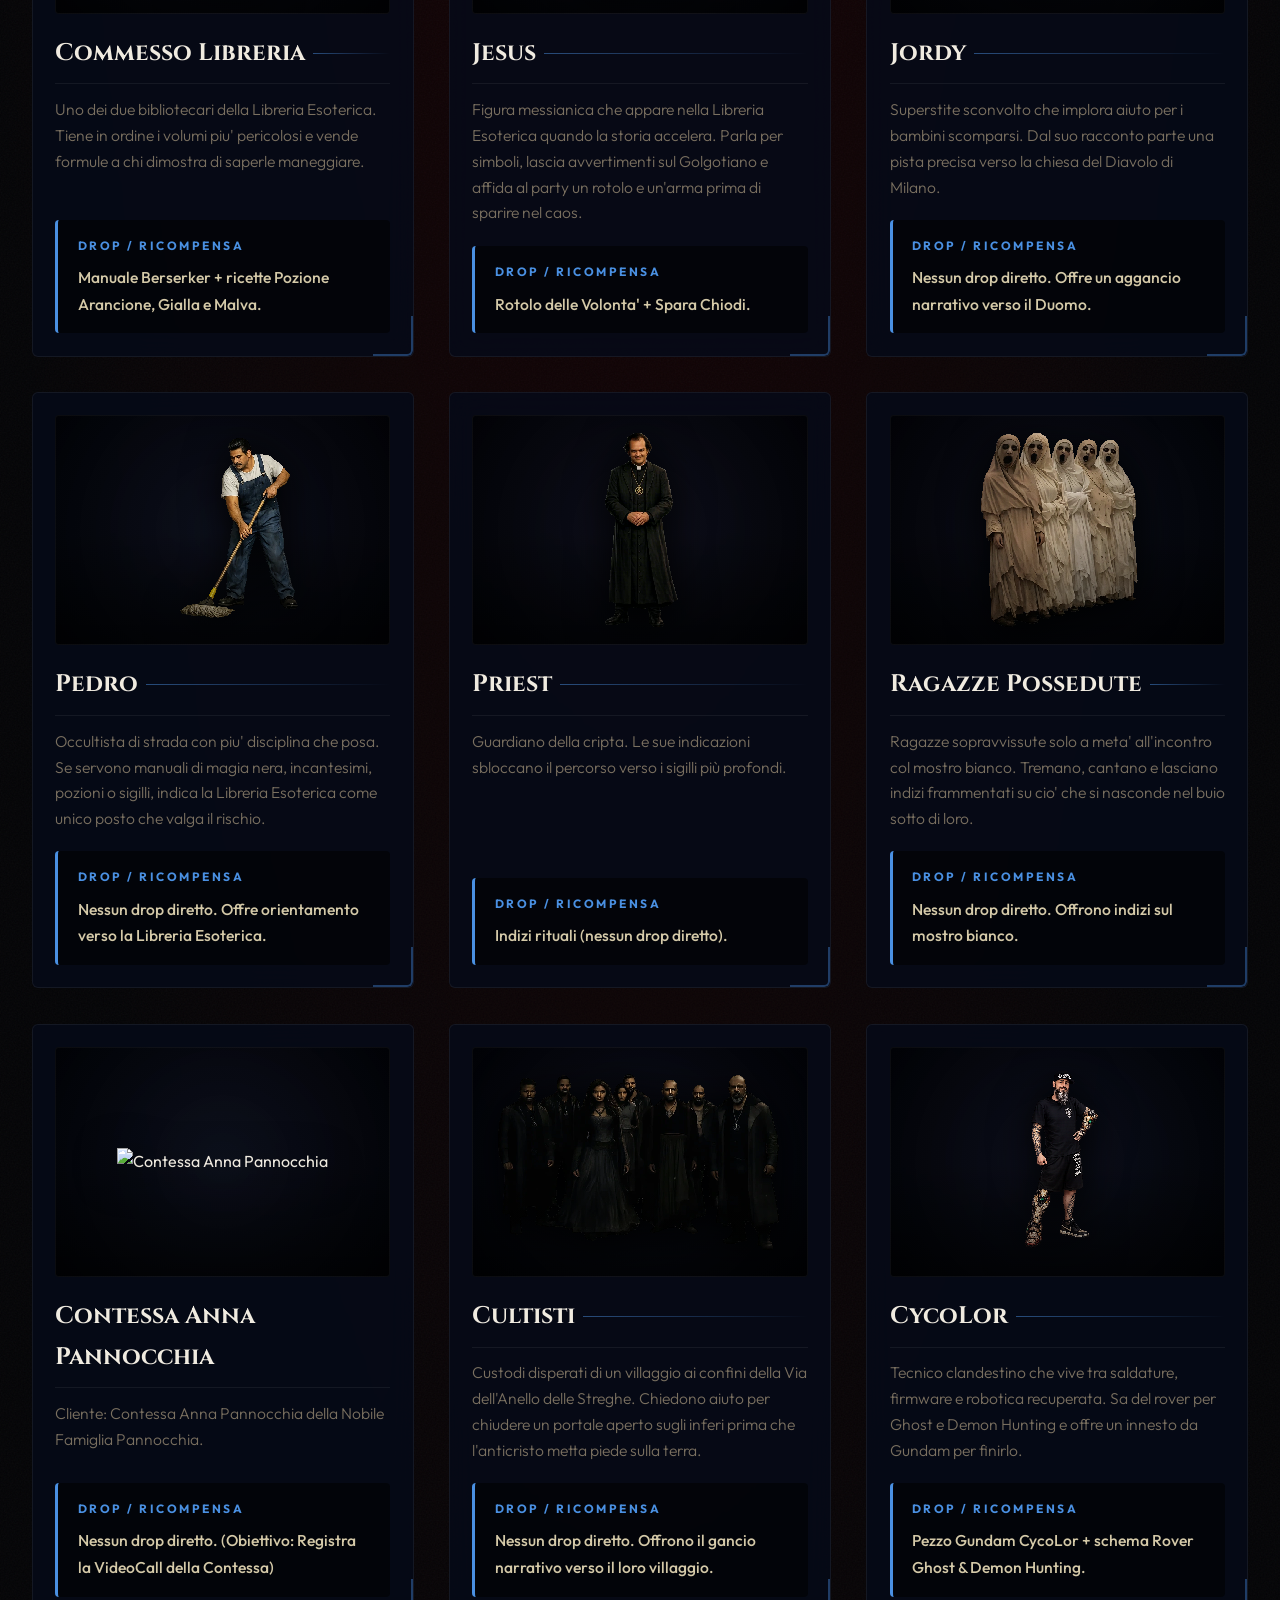
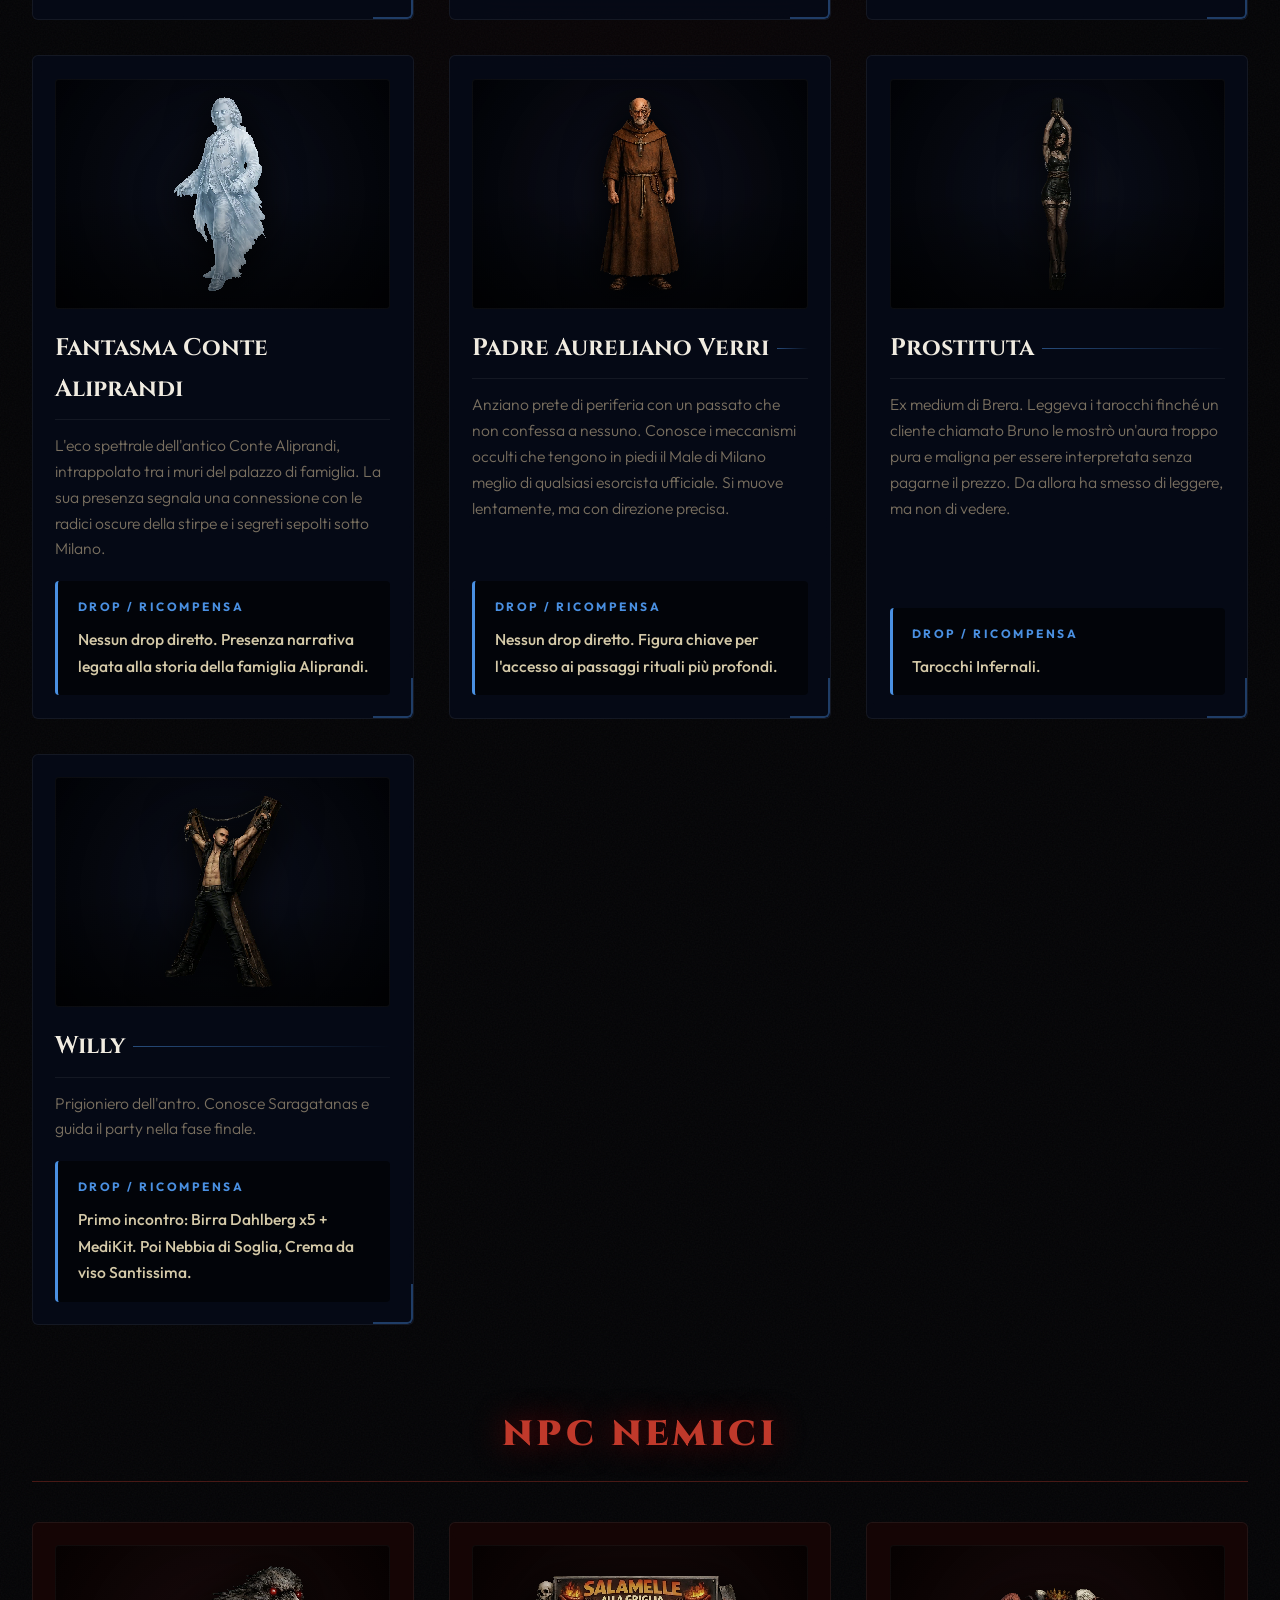
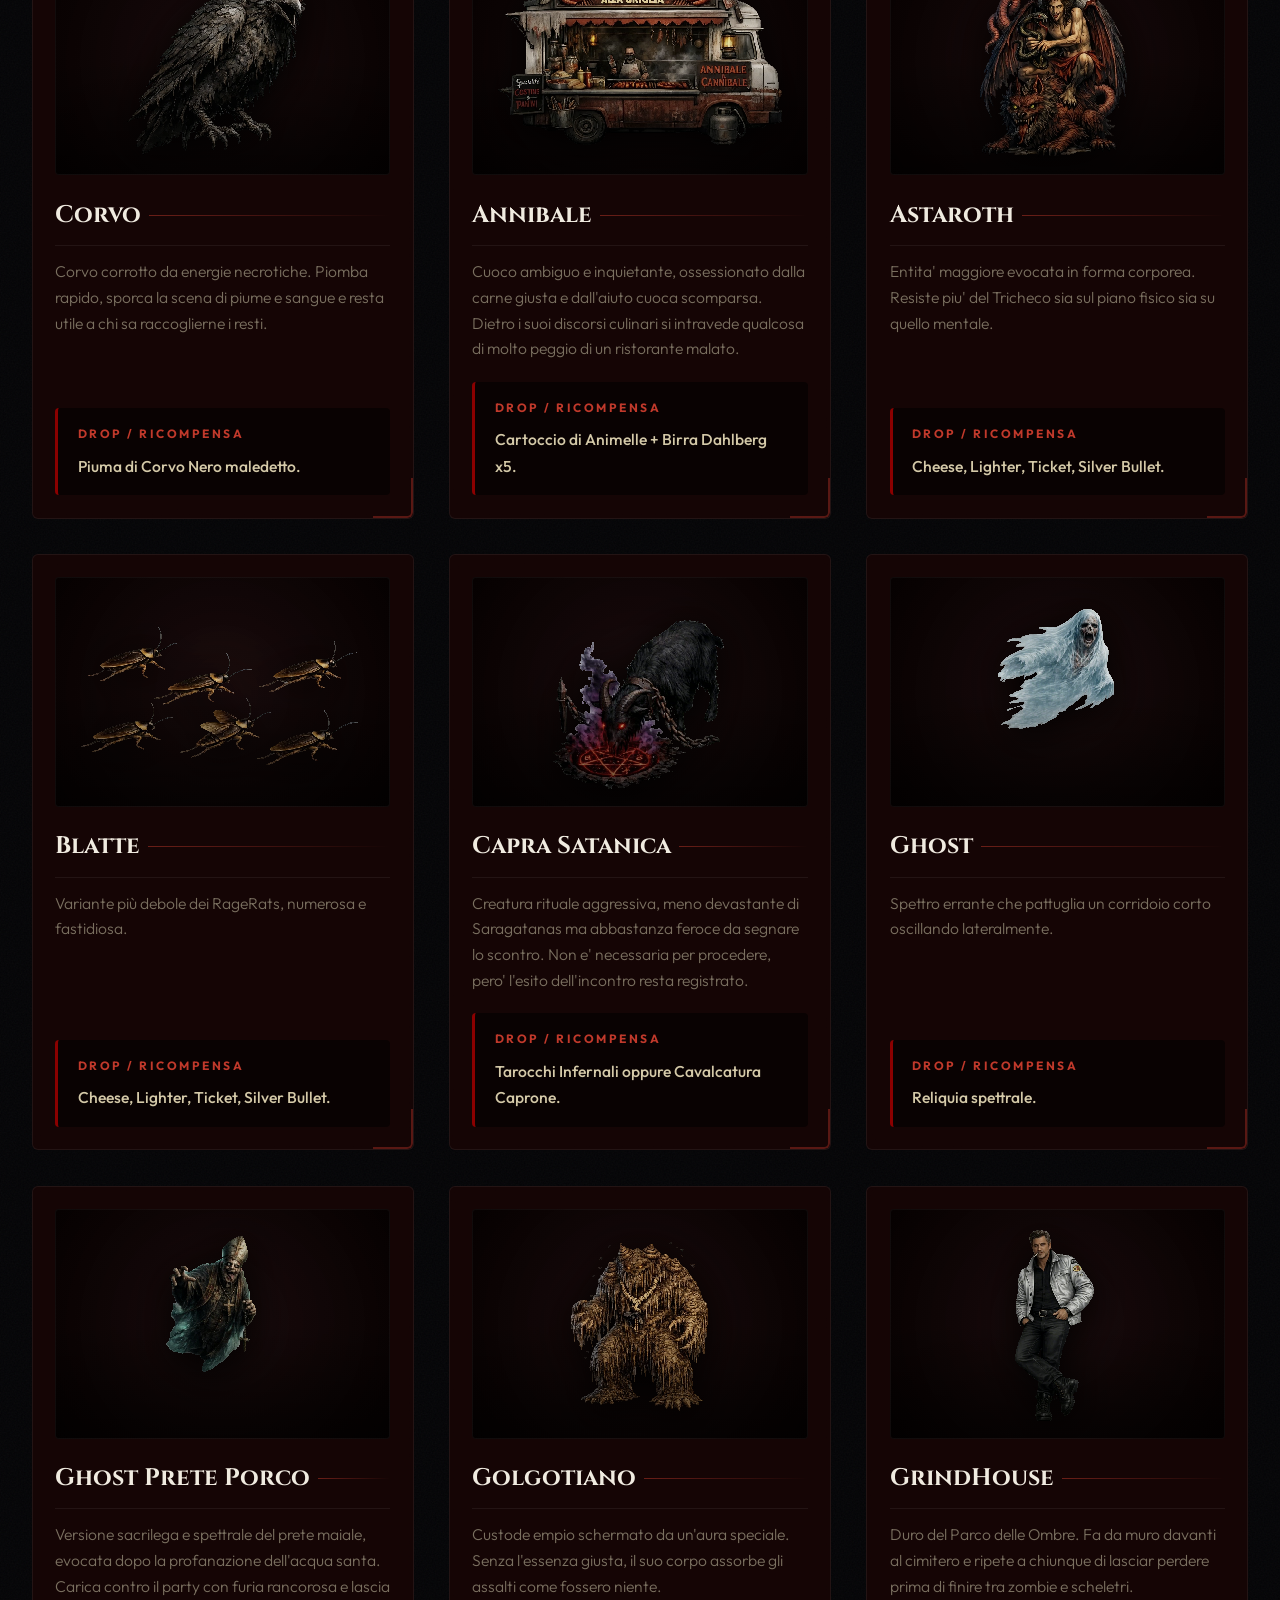
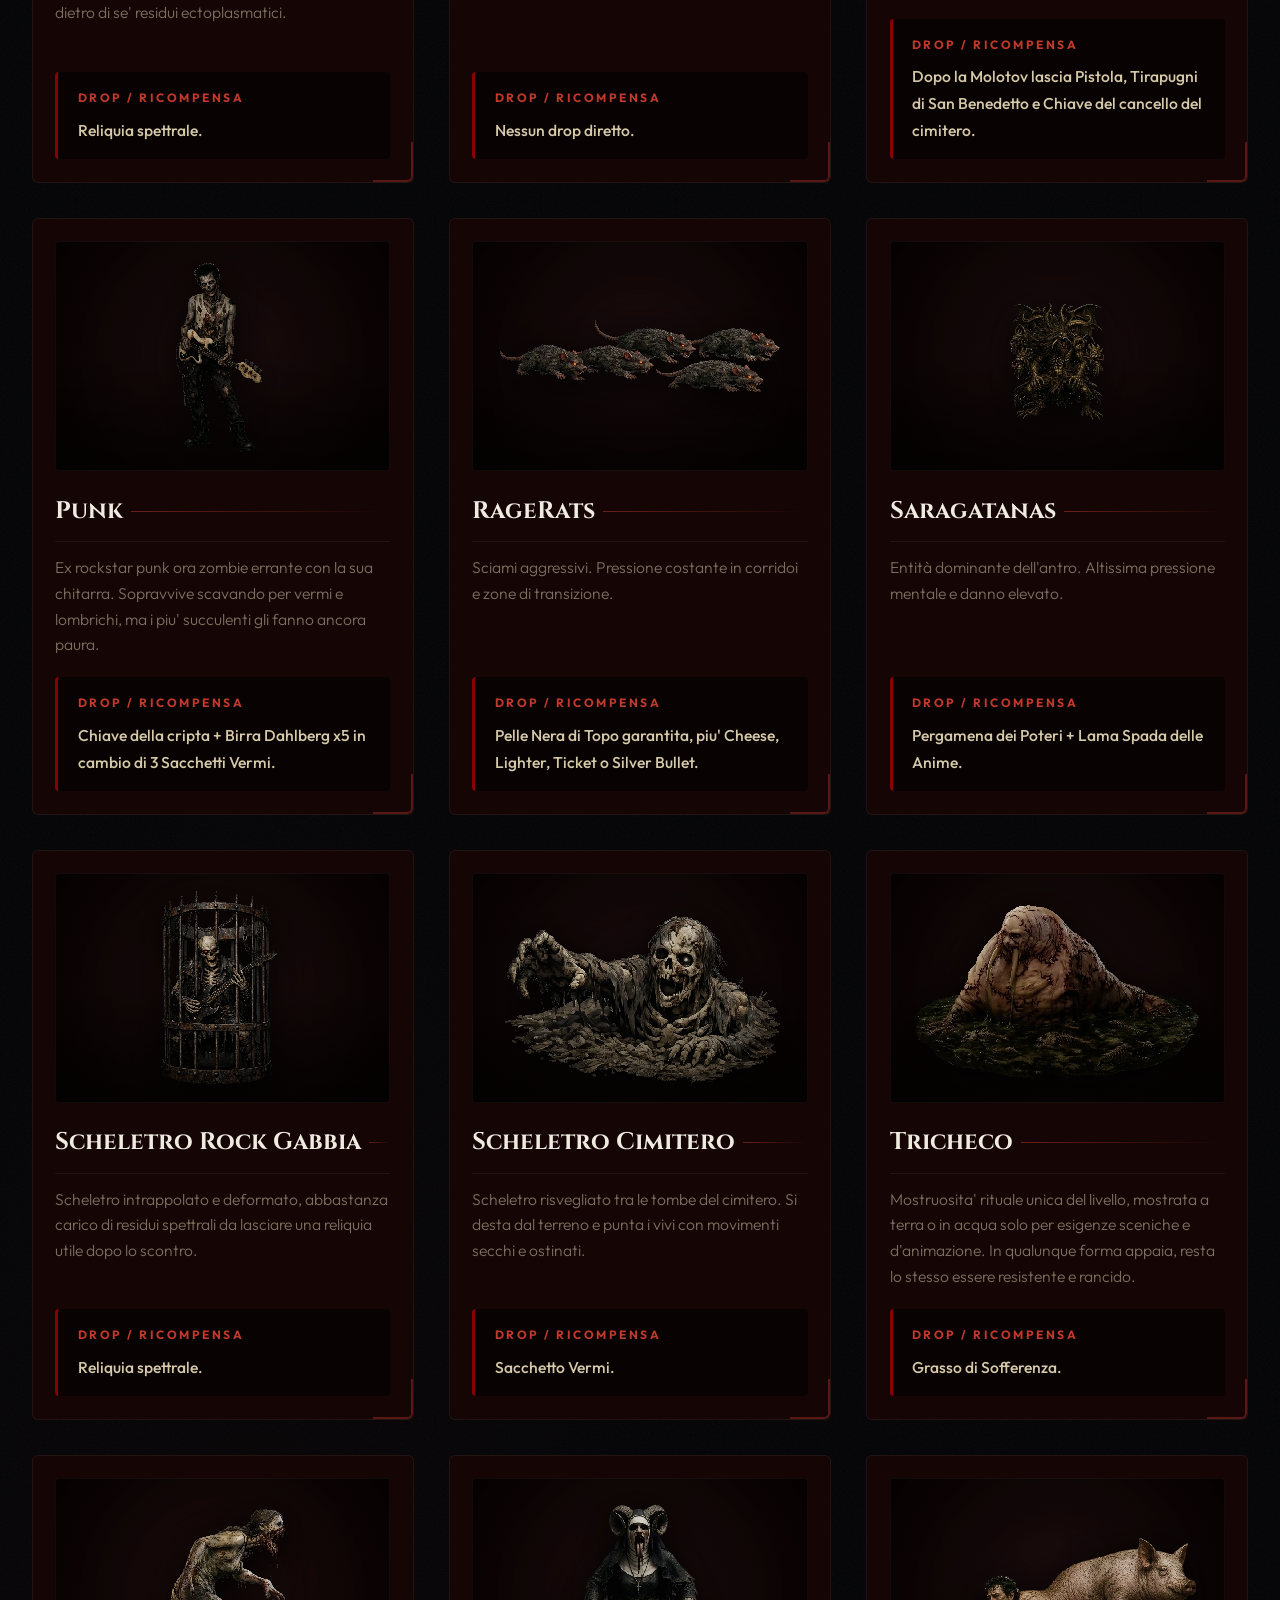
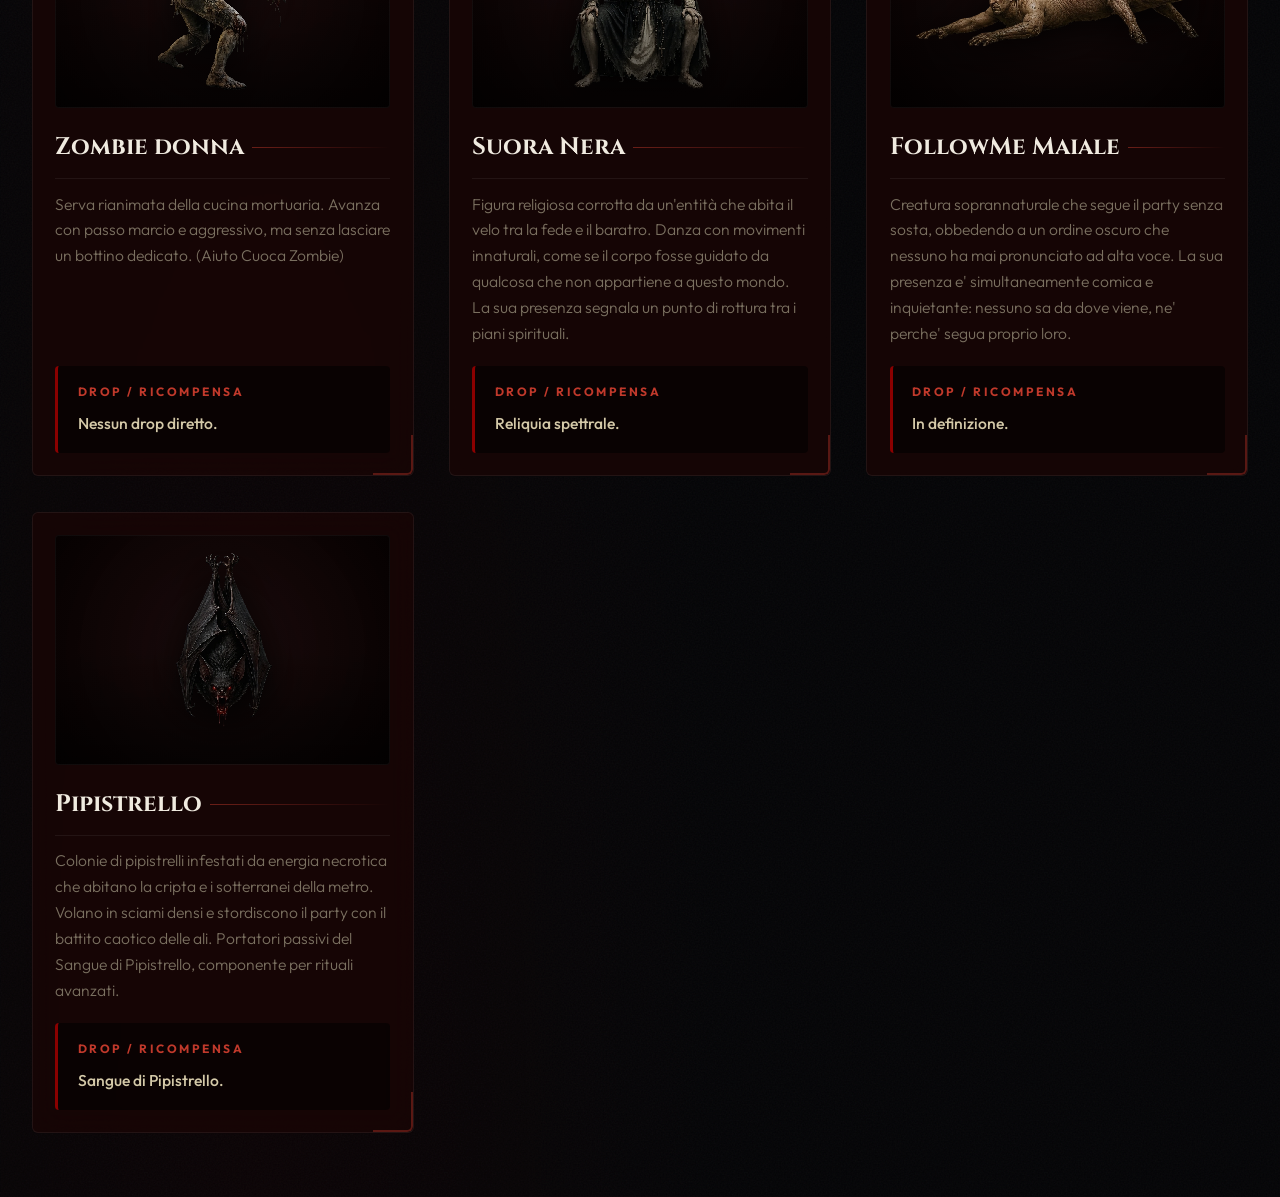
==== commit d14b1971: "aggiornamento oggetti ed NPC ad oggi" ====
--- a/compendio.html
+++ b/compendio.html
@@ -205,17 +205,6 @@
                 </div>
             </div>
 
-            <div class="npc-card neutral">
-                <div class="npc-img-container">
-                    <img src="images/corvo_1_img.png" alt="Corvo" class="npc-img">
-                </div>
-                <h3 class="npc-name">Corvo<span class="name-line"></span></h3>
-                <p class="npc-bio">Corvo corrotto da energie necrotiche. Piomba rapido, sporca la scena di piume e sangue e resta utile a chi sa raccoglierne i resti.</p>
-                <div class="npc-drop">
-                    <span class="drop-label">Drop / Ricompensa</span>
-                    <span class="drop-item">Piuma di Corvo Nero maledetto.</span>
-                </div>
-            </div>
 
             <div class="npc-card neutral">
                 <div class="npc-img-container">
@@ -368,6 +357,18 @@
 
             <div class="npc-card enemy">
                 <div class="npc-img-container">
+                    <img src="images/corvo_1_img.png" alt="Corvo" class="npc-img">
+                </div>
+                <h3 class="npc-name">Corvo<span class="name-line"></span></h3>
+                <p class="npc-bio">Corvo corrotto da energie necrotiche. Piomba rapido, sporca la scena di piume e sangue e resta utile a chi sa raccoglierne i resti.</p>
+                <div class="npc-drop">
+                    <span class="drop-label">Drop / Ricompensa</span>
+                    <span class="drop-item">Piuma di Corvo Nero maledetto.</span>
+                </div>
+            </div>
+
+            <div class="npc-card enemy">
+                <div class="npc-img-container">
                     <img src="images/annibale_img.png" alt="Annibale" class="npc-img">
                 </div>
                 <h3 class="npc-name">Annibale<span class="name-line"></span></h3>
@@ -561,6 +562,31 @@
                 <div class="npc-drop">
                     <span class="drop-label">Drop / Ricompensa</span>
                     <span class="drop-item">Reliquia spettrale.</span>
+                </div>
+            </div>
+
+
+            <div class="npc-card enemy">
+                <div class="npc-img-container">
+                    <img src="images/followme_maiale_img.png" alt="FollowMe Maiale" class="npc-img">
+                </div>
+                <h3 class="npc-name">FollowMe Maiale<span class="name-line"></span></h3>
+                <p class="npc-bio">Creatura soprannaturale che segue il party senza sosta, obbedendo a un ordine oscuro che nessuno ha mai pronunciato ad alta voce. La sua presenza e' simultaneamente comica e inquietante: nessuno sa da dove viene, ne' perche' segua proprio loro.</p>
+                <div class="npc-drop">
+                    <span class="drop-label">Drop / Ricompensa</span>
+                    <span class="drop-item">In definizione.</span>
+                </div>
+            </div>
+
+            <div class="npc-card enemy">
+                <div class="npc-img-container">
+                    <img src="images/pipisterllo_1_img.png" alt="Pipistrello" class="npc-img">
+                </div>
+                <h3 class="npc-name">Pipistrello<span class="name-line"></span></h3>
+                <p class="npc-bio">Colonie di pipistrelli infestati da energia necrotica che abitano la cripta e i sotterranei della metro. Volano in sciami densi e stordiscono il party con il battito caotico delle ali. Portatori passivi del Sangue di Pipistrello, componente per rituali avanzati.</p>
+                <div class="npc-drop">
+                    <span class="drop-label">Drop / Ricompensa</span>
+                    <span class="drop-item">Sangue di Pipistrello.</span>
                 </div>
             </div>
         </div>
